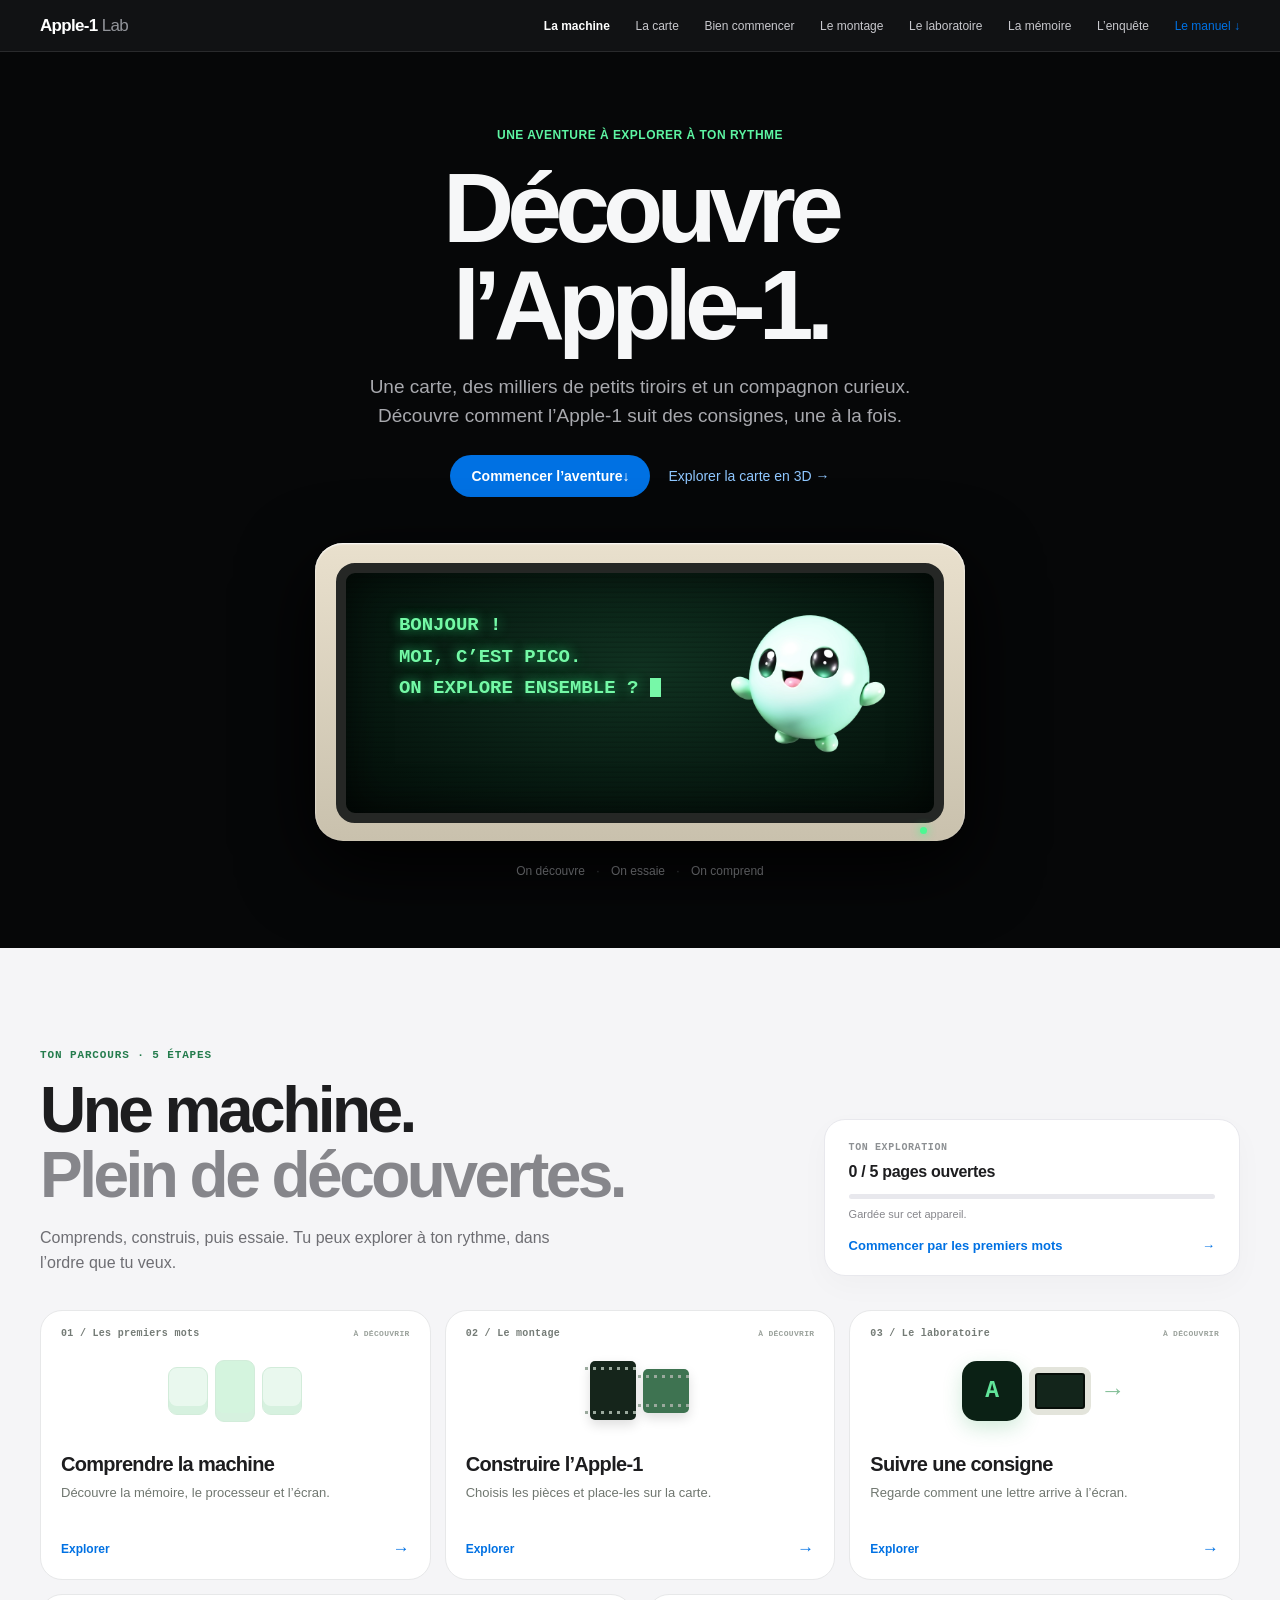
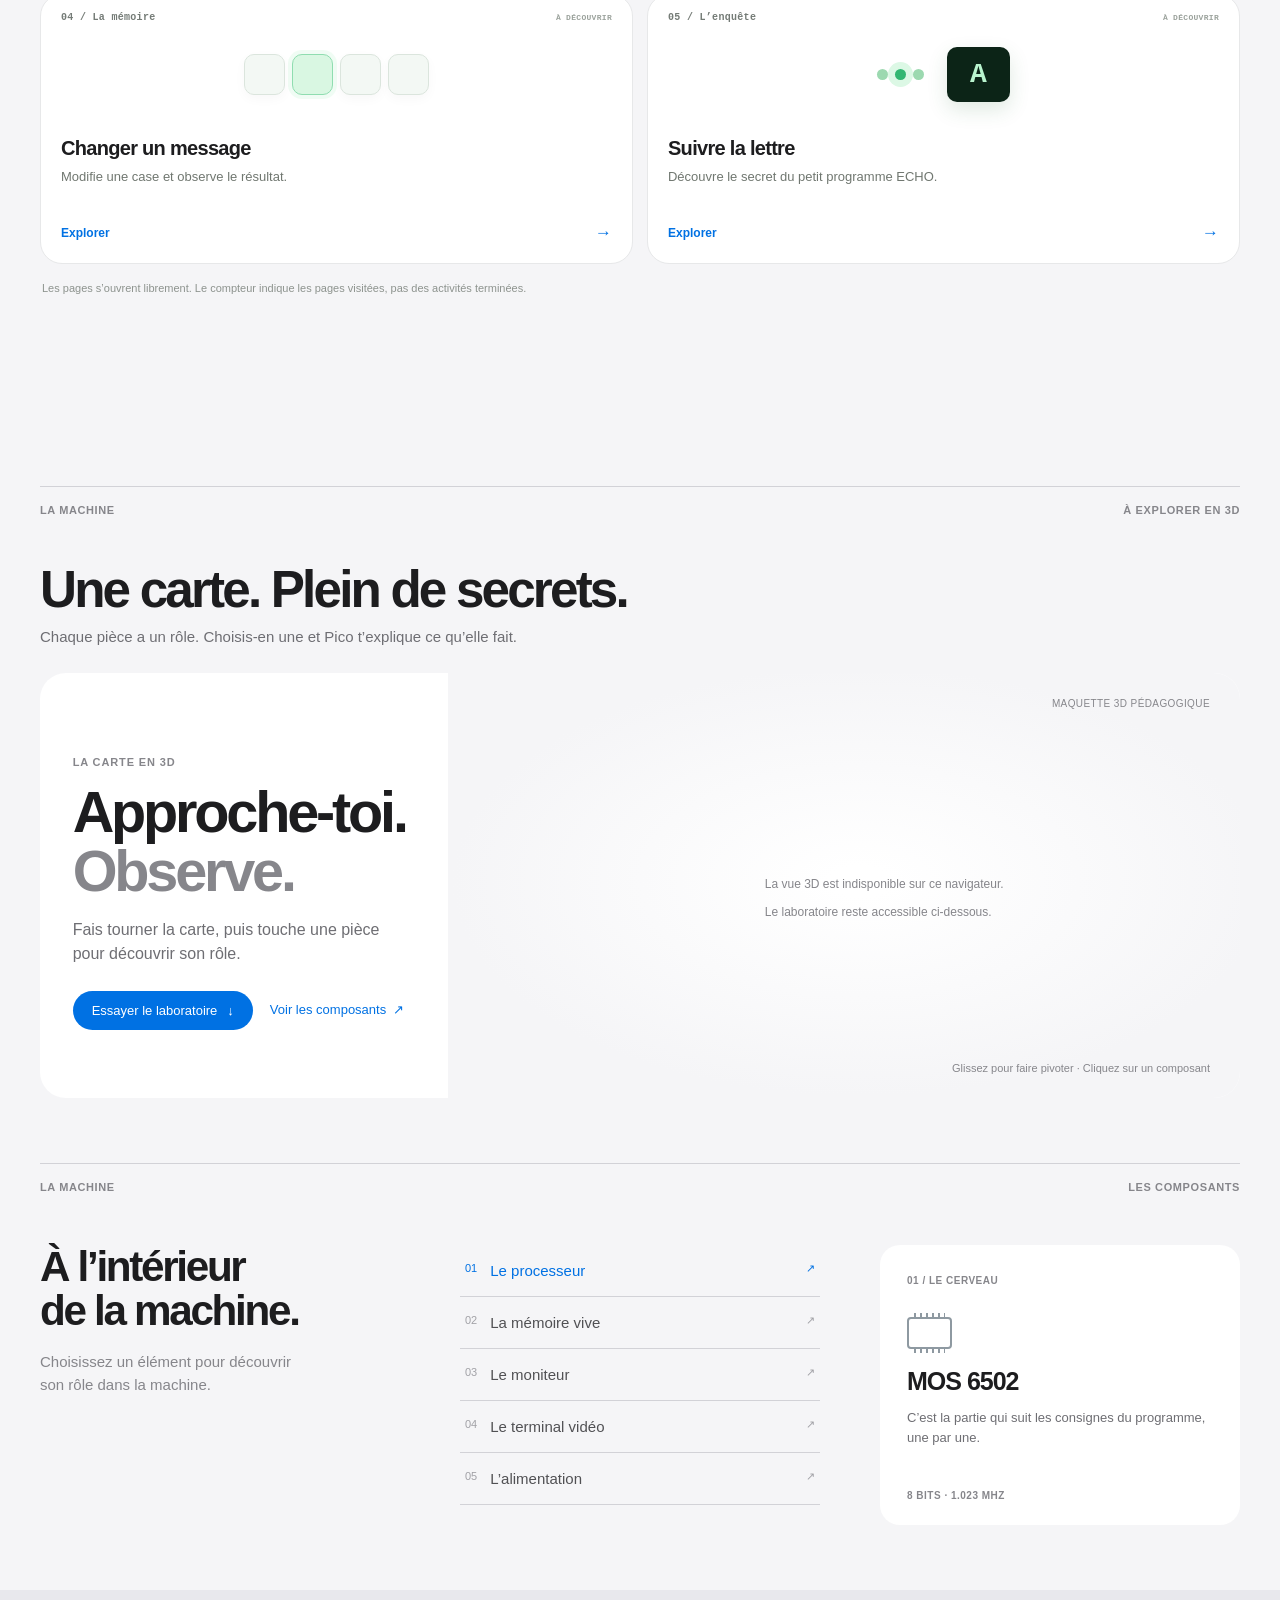
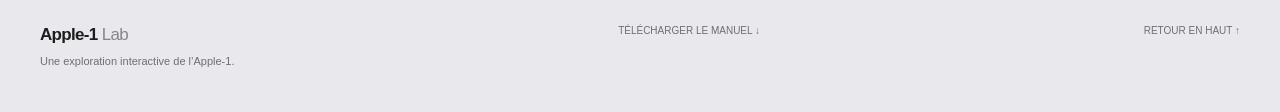
==== index.html @ c7296ed9 "Update Site source" ====
<!doctype html>
<html lang="fr"><head><meta charset="utf-8"><meta name="viewport" content="width=device-width,initial-scale=1"><meta name="theme-color" content="#f5f5f7"><meta name="description" content="Explorez l'Apple-1 en 3D et découvrez le 6502 instruction par instruction."><title>La machine — Apple-1 Lab</title><link rel="preconnect" href="https://fonts.googleapis.com"><link rel="preconnect" href="https://fonts.gstatic.com" crossorigin><link href="https://fonts.googleapis.com/css2?family=DM+Mono:wght@400;500&family=DM+Sans:wght@400;500;600;700&family=Playfair+Display:wght@500;600&display=swap" rel="stylesheet"><link rel="stylesheet" href="style.css"><link rel="stylesheet" href="adventure.css?v=7"><link rel="stylesheet" href="pico.css?v=6"><link rel="stylesheet" href="pico3d.css?v=3"><link rel="stylesheet" href="journey.css"><link rel="stylesheet" href="guide.css"><link rel="stylesheet" href="assembly.css"><link rel="stylesheet" href="hack.css"></head>
<body><header class="topbar"><a class="brand" href="index.html"><span>Apple-1 <b>Lab</b></span></a><nav aria-label="Navigation principale"><a href="index.html" aria-current="page">La machine</a><a href="carte.html">La carte</a><a href="guide.html">Bien commencer</a><a href="montage.html">Le montage</a><a href="laboratoire.html">Le laboratoire</a><a href="memoire.html">La mémoire</a><a href="enquete.html">L’enquête</a><a class="manual-link" href="apple1-manual.pdf" download>Le manuel ↓</a></nav></header><main id="top" class="page-content"><section class="story-hero" aria-labelledby="story-title"><div class="story-eyebrow">UNE AVENTURE À EXPLORER À TON RYTHME</div><h1 id="story-title">Découvre<br>l’Apple‑1.</h1><p class="story-lead">Une carte, des milliers de petits tiroirs et un compagnon curieux. Découvre comment l’Apple‑1 suit des consignes, une à la fois.</p><div class="story-actions"><a href="carte.html">Commencer l’aventure <span aria-hidden="true">↓</span></a><a href="#explorer">Explorer la carte en 3D →</a></div><div class="story-terminal" aria-label="Pico t’accueille dans un écran d’ordinateur ancien"><div class="intro-screen"><p class="terminal-text">BONJOUR !<br>MOI, C’EST PICO.<br>ON EXPLORE ENSEMBLE ? <span class="terminal-cursor" aria-hidden="true"></span></p><div class="story-pico" id="pico-hero"></div></div><span class="terminal-led" aria-hidden="true"></span></div><div class="pico-actions" id="pico-actions" role="group" aria-label="Les gestes de Pico" hidden><span>AVEC PICO</span><button type="button" data-pico-action="idle">Danse</button><button type="button" data-pico-action="blink">Cligne des yeux</button></div><p class="story-caption">On découvre <span>·</span> On essaie <span>·</span> On comprend</p></section><section id="voyage" aria-label="Les étapes de ton aventure"></section><div class="story-board-head"><div class="section-line"><span>LA MACHINE</span><span>À EXPLORER EN 3D</span></div><h2>Une carte. Plein de secrets.</h2><p>Chaque pièce a un rôle. Choisis-en une et Pico t’explique ce qu’elle fait.</p></div><section class="hero" id="explorer"><div class="hero-copy"><div class="eyebrow">LA CARTE EN 3D</div><h2>Approche-toi.<br><em>Observe.</em></h2><p>Fais tourner la carte, puis touche une pièce pour découvrir son rôle.</p><div class="hero-actions"><a href="laboratoire.html" class="primary">Essayer le laboratoire <span>↓</span></a><button class="text-button" id="explore-btn">Voir les composants <span>↗</span></button></div></div><div class="hero-scene"><div class="scene-head"><span>MAQUETTE 3D PÉDAGOGIQUE</span></div><div id="scene" aria-label="Maquette tridimensionnelle interactive de l’Apple-1"><div class="scene-loading">Chargement de la maquette 3D…</div></div><svg class="scene-pointer" id="scene-pointer" aria-hidden="true" hidden><line id="scene-pointer-shadow" x1="0" y1="0" x2="0" y2="0"></line><line id="scene-pointer-line" x1="0" y1="0" x2="0" y2="0"></line></svg><span class="scene-marker" id="scene-marker" aria-hidden="true" hidden></span><div class="scene-info" id="scene-info" hidden><span class="scene-connector-anchor" aria-hidden="true"></span><div class="scene-info-header"><span class="scene-info-kicker">PICO T’EXPLIQUE</span><span class="component-count" id="component-count">01 / 05</span></div><strong id="scene-info-title" aria-live="polite"></strong><p id="scene-info-text"></p><div class="component-navigation"><button id="component-prev" type="button" aria-label="Composant précédent"><span aria-hidden="true">←</span> Précédent</button><button id="component-next" type="button" aria-label="Composant suivant">Suivant <span aria-hidden="true">→</span></button></div></div><button id="scene-overview" class="scene-overview" type="button" hidden>↖ &nbsp; Vue générale</button><div class="scene-bottom"><span>Glissez pour faire pivoter · Cliquez sur un composant</span></div></div></section>
<section class="components wrap" id="composants"><div class="section-line"><span>LA MACHINE</span><span>LES COMPOSANTS</span></div><div class="components-grid"><div class="component-lead"><h2>À l’intérieur<br>de la machine.</h2><p>Choisissez un élément pour découvrir son rôle dans la machine.</p></div><div class="component-tabs" role="tablist" aria-label="Composants"><button class="component-tab active" data-component="cpu">01 <span>Le processeur</span> ↗</button><button class="component-tab" data-component="ram">02 <span>La mémoire vive</span> ↗</button><button class="component-tab" data-component="rom">03 <span>Le moniteur</span> ↗</button><button class="component-tab" data-component="video">04 <span>Le terminal vidéo</span> ↗</button><button class="component-tab" data-component="power">05 <span>L’alimentation</span> ↗</button></div><article class="component-detail"><span class="detail-kicker" id="detail-kicker">01 / LE CERVEAU</span><div class="detail-symbol" id="detail-symbol">⌘</div><h3 id="detail-title">MOS 6502</h3><p id="detail-text">C’est la partie qui suit les consignes du programme, une par une.</p><span class="detail-foot" id="detail-foot">8 BITS · 1.023 MHZ</span></article></div></section></main><footer><div class="wrap footer-inner"><div><div class="brand footer-brand"><span>Apple-1 <b>Lab</b></span></div><p>Une exploration interactive de l’Apple-1.</p></div><div><a href="apple1-manual.pdf" download>TÉLÉCHARGER LE MANUEL ↓</a></div><a href="#top">RETOUR EN HAUT ↑</a></div></footer><script type="module" src="app.js?v=3"></script><script type="module" src="experience.js?v=10"></script></body></html>
---- style.css ----
:root{color-scheme:light;--text:#1d1d1f;--muted:#6e6e73;--blue:#0071e3;--line:#d2d2d7;--page:#f5f5f7;--mono:ui-monospace,SFMono-Regular,Menlo,Monaco,Consolas,monospace;--sans:-apple-system,BlinkMacSystemFont,"SF Pro Display","Helvetica Neue",Arial,sans-serif}*{box-sizing:border-box}html{scroll-behavior:smooth;scroll-padding-top:65px}body{margin:0;background:var(--page);font-family:var(--sans);color:var(--text);-webkit-font-smoothing:antialiased}button,select,textarea{font:inherit}button{cursor:pointer}a{text-decoration:none;color:inherit}a:focus-visible,button:focus-visible,select:focus-visible,textarea:focus-visible{outline:3px solid #80bfff;outline-offset:3px}.wrap{max-width:1380px;width:calc(100% - 80px);margin:auto}.topbar{height:52px;padding:0 max(40px,calc((100vw - 1380px)/2));display:flex;align-items:center;justify-content:space-between;border-bottom:1px solid #d2d2d780;background:#fafafc;position:relative;z-index:5}.brand{font-weight:650;font-size:17px;letter-spacing:-.04em;white-space:nowrap}.brand b{color:#86868b;font-weight:500}.topbar nav{display:flex;align-items:center;gap:30px;font-size:12px;color:#515154}.topbar nav a:hover{color:var(--blue)}.topbar nav a:last-child{color:var(--blue)}.hero{width:calc(100% - 80px);max-width:1380px;margin:24px auto 0;min-height:425px;display:grid;grid-template-columns:minmax(260px,34%) minmax(0,66%);background:#fff;border-radius:26px;overflow:hidden}.hero-copy{padding:76px 0 60px 8%;align-self:center;z-index:2}.eyebrow{font-weight:600;font-size:11px;letter-spacing:.08em;color:#86868b}.eyebrow span{display:none}.hero h1,.intro h2,.components h2,.lab h2,.investigation h2{letter-spacing:-.055em;font-weight:650}.hero h1{font-size:clamp(47px,5.6vw,76px);line-height:1.02;margin:15px 0 18px}.hero h1 em,.components h2 em,.lab h2 em,.investigation h2 em{font-style:normal;color:#86868b}.hero-copy p{max-width:335px;font-size:16px;line-height:1.5;color:var(--muted);margin:0}.hero-actions{display:flex;align-items:flex-start;gap:17px;flex-wrap:wrap;margin-top:25px}.primary,.step-button{display:inline-flex;align-items:center;justify-content:center;gap:10px;border:0;border-radius:980px;background:var(--blue);color:white;padding:12px 19px;font-size:13px;font-weight:500}.primary:hover,.step-button:hover{background:#0077ed}.text-button{border:0;background:none;color:var(--blue);padding:11px 0;font-size:13px}.text-button:hover{text-decoration:underline}.text-button span{margin-left:3px}.hero-scene{min-width:0;min-height:425px;position:relative;background:radial-gradient(ellipse at 52% 49%,#fff 5%,#f5f5f7 70%)}#scene{position:absolute;inset:0}#scene canvas{display:block;width:100%;height:100%;cursor:grab}#scene canvas:active{cursor:grabbing}.scene-head,.scene-bottom{position:absolute;z-index:2;pointer-events:none;color:#86868b;font-size:10px;letter-spacing:.04em}.scene-head{top:25px;right:30px}.scene-bottom{bottom:24px;right:30px;font-size:11px;letter-spacing:0}.scene-loading{position:absolute;left:40%;top:48%;color:#86868b;font-size:12px}.scene-label,.hero-index,.topright{display:none}.section-line{display:flex;justify-content:space-between;gap:16px;padding:17px 0;border-top:1px solid var(--line);font-size:11px;letter-spacing:.055em;font-weight:600;color:#86868b}.lab{padding:50px 0 20px}.lab-intro{display:flex;align-items:end;justify-content:space-between;gap:20px;margin:20px 0 24px}.lab-intro h2,.components h2,.investigation h2{font-size:clamp(34px,3.3vw,52px);line-height:1.06;margin:0}.lab-intro p{font-size:15px;color:var(--muted);margin:0 0 3px}.workbench{background:white;border:1px solid #e8e8ed;border-radius:22px;overflow:hidden;box-shadow:0 12px 35px #00000008}.workbench-head{height:48px;display:flex;align-items:center;justify-content:space-between;padding:0 25px;border-bottom:1px solid #eeeef1;font-size:10px;letter-spacing:.055em;font-weight:600;color:#6e6e73}.workbench-head small{font-size:10px;color:#a1a1a6}.live-dot{display:inline-block;width:7px;height:7px;background:#34c759;border-radius:50%}.workbench-lights{display:flex;gap:6px}.workbench-lights i{width:7px;height:7px;border-radius:50%;background:#d2d2d7}.bench-grid{display:grid;grid-template-columns:1fr 1fr 1fr}.program-panel,.state-panel,.output-panel{padding:25px;min-width:0}.program-panel,.state-panel{border-right:1px solid #eeeef1}.panel-head,.memory-header{display:flex;justify-content:space-between;align-items:center;font-size:10px;font-weight:650;letter-spacing:.06em;color:#6e6e73;margin-bottom:22px}.panel-head span:last-child,.memory-header span:last-child{font-family:var(--mono);font-weight:400;letter-spacing:0;color:#a1a1a6}.program-panel label{display:block;font-size:12px;font-weight:600;margin:17px 0 8px}.program-panel label span{font-weight:400;color:#86868b}select,textarea{display:block;width:100%;background:#f5f5f7;border:1px solid #e2e2e7;border-radius:10px;padding:12px 13px;color:#1d1d1f;font-size:13px}textarea{font:12px/1.6 var(--mono);min-height:86px;resize:vertical}.demo-description{color:#86868b;font-size:12px;line-height:1.5;min-height:36px;margin:10px 0 0}.program-actions{display:flex;align-items:center;justify-content:space-between;margin-top:10px;gap:8px}.small-outline{background:#f5f5f7;border:0;border-radius:99px;color:#1d1d1f;padding:9px 14px;font-size:12px}.small-outline:hover,.round-button:hover{background:#e8e8ed}#load-message{color:#86868b;font-size:10px;text-align:right}.controls{display:flex;gap:8px;margin-top:21px}.step-button{flex:1;padding:12px 16px;font-size:13px}.step-button span{margin-left:auto}.round-button{width:41px;height:41px;border:0;border-radius:50%;background:#f5f5f7;color:#1d1d1f}.hint,.lab-disclaimer{font-size:11px;line-height:1.55;color:#86868b}.hint{margin:14px 0 0}.lab-disclaimer{margin:13px 2px}.registers{display:grid;grid-template-columns:repeat(3,1fr);gap:7px}.register{padding:11px 12px;border-radius:9px;background:#f5f5f7;border:1px solid transparent}.register.changed{background:#e9f4ff;border-color:#b4d8ff}.register span{display:block;color:#86868b;font:10px var(--mono);margin-bottom:6px}.register strong{font:600 14px var(--mono)}.explanation{margin-top:20px;padding:17px 0 0;border-top:1px solid #eeeef1;min-height:111px}.tiny-title,.trace>span,.output-explainer span{font-size:10px;font-weight:650;letter-spacing:.055em;color:#86868b}.instruction{font:600 13px var(--mono);color:#0071e3;margin:12px 0 8px}.instruction span{float:right;font:10px var(--mono);color:#a1a1a6}.explanation p,.output-explainer p{font-size:12px;line-height:1.6;color:#6e6e73;margin:0}.memory-header{margin:13px 0 9px}.memory{font:11px/1.85 var(--mono);color:#515154;word-spacing:2px}.memory .address{color:#a1a1a6}.memory .current{color:#0066cc;background:#dcefff;padding:2px 1px;border-radius:3px}.trace{border-top:1px solid #eeeef1;margin-top:18px;padding-top:14px}.trace div{font:10px/1.8 var(--mono);color:#6e6e73;margin-top:5px;max-height:66px;overflow:auto}.crt-shell{background:#d4d4d8;border-radius:18px;padding:12px;box-shadow:inset 0 1px 2px #ffffffa0,0 10px 24px #0000000c}.crt{position:relative;aspect-ratio:4/3;overflow:hidden;background:radial-gradient(ellipse at center,#1a3329,#0c1611 75%);border:7px solid #303332;border-radius:12px;box-shadow:inset 0 0 20px #0009;color:#b6ecb4;padding:12px}.crt:after{content:'';position:absolute;inset:0;pointer-events:none;background:repeating-linear-gradient(transparent 0 2px,#0002 3px 4px)}.crt pre{font:clamp(7px,.75vw,11px)/1.35 var(--mono);margin:0;white-space:pre-wrap;word-break:break-all;text-shadow:0 0 6px #b5ffae}.cursor{font-size:12px;animation:blink 1s steps(2) infinite}@keyframes blink{50%{opacity:0}}.terminal-note{display:flex;justify-content:space-between;margin-top:11px;font-size:9px;color:#a1a1a6;letter-spacing:.05em}.output-explainer{border-top:1px solid #eeeef1;margin-top:22px;padding-top:17px}.output-explainer p{margin-top:9px}.components{padding:85px 0 65px}.components-grid{display:grid;grid-template-columns:1fr 1fr 1fr;gap:5%;padding-top:35px}.component-lead p{font-size:15px;line-height:1.5;color:#86868b;max-width:265px;margin:17px 0 0}.component-tabs{display:flex;flex-direction:column}.component-tab{border:0;border-bottom:1px solid #d2d2d7;text-align:left;background:transparent;color:#a1a1a6;padding:17px 5px;display:flex;gap:13px;font-size:11px}.component-tab span{flex:1;font-size:15px;color:#515154;font-weight:500}.component-tab.active,.component-tab.active span{color:#0071e3}.component-tab:hover span{color:#0071e3}.component-detail{position:relative;background:white;border-radius:20px;padding:25px 27px 55px;min-height:280px}.detail-kicker,.detail-foot{font-size:10px;letter-spacing:.05em;color:#86868b;font-weight:600}.detail-symbol{font-size:43px;color:#a1a1a6;margin:20px 0 12px}.component-detail h3{font-size:25px;letter-spacing:-.04em;margin:0}.component-detail p{font-size:13px;line-height:1.6;color:#6e6e73;margin:12px 0}.detail-foot{position:absolute;bottom:24px}.investigation{padding:35px 0 100px}.investigation-grid{display:grid;grid-template-columns:1fr 1fr;gap:9%;padding-top:40px}.investigation-grid>div>p{font-size:15px;line-height:1.6;color:#6e6e73;max-width:460px;margin:22px 0}.investigation .eyebrow{margin-bottom:18px}.investigation-fact{border-left:2px solid #0071e3;padding-left:18px;margin-top:28px}.investigation-fact span{font-size:10px;font-weight:600;letter-spacing:.05em;color:#86868b}.investigation-fact p{font-size:13px;line-height:1.6;color:#515154;margin:8px 0}.investigation-grid>div>p.source{font-size:11px;color:#86868b}.code-card{background:#fff;border-radius:20px;align-self:center;padding:28px;box-shadow:0 12px 30px #00000008}.code-header,.code-footer{display:flex;justify-content:space-between;color:#86868b;font:10px var(--mono)}.code-header{padding-bottom:20px;border-bottom:1px solid #ededf0}.code-line{display:grid;grid-template-columns:50px 1fr 1.5fr;gap:10px;padding:20px 0;border-bottom:1px solid #ededf0;font:12px var(--mono)}.code-line span{color:#a1a1a6}.code-line b{color:#0071e3;font-weight:500}.code-line i{font-style:normal;color:#6e6e73;font-family:var(--sans)}.code-footer{padding-top:20px;font-size:9px}.code-footer span{color:#0071e3}footer{background:#e8e8ed;padding:35px 0;color:#6e6e73}.footer-inner{display:flex;justify-content:space-between;gap:20px;align-items:start}.footer-brand{color:#1d1d1f}.footer-inner p{font-size:11px;margin:10px 0}.footer-inner>div:nth-child(2),.footer-inner>a{font-size:10px;color:#6e6e73}.footer-inner a:hover{color:#0071e3}@media(max-width:1000px){.bench-grid{grid-template-columns:1fr 1fr}.state-panel{border-right:0}.output-panel{border-top:1px solid #eeeef1;grid-column:1/-1;display:grid;grid-template-columns:minmax(200px,320px) 1fr;gap:0 25px}.output-panel .panel-head{grid-column:1/-1}.output-panel .terminal-note{grid-column:1}.output-explainer{grid-row:2;margin:0}.hero-copy{padding-left:8%}.hero-actions{gap:6px;flex-direction:column}.components-grid{gap:3%}}@media(max-width:700px){.wrap,.hero{width:calc(100% - 28px)}.topbar{height:50px;padding:0 16px}.brand{font-size:15px}.topbar nav{gap:14px;font-size:11px}.topbar nav a:first-child,.topbar nav a:nth-child(3){display:none}.hero{margin-top:14px;display:flex;flex-direction:column;min-height:0;border-radius:20px}.hero-copy{padding:38px 24px 5px}.hero h1{font-size:49px;margin:12px 0}.hero-copy p{font-size:14px;max-width:330px}.hero-actions{flex-direction:row;align-items:center;margin-top:18px}.hero-scene{min-height:300px}.scene-head{top:8px;right:16px;font-size:9px}.scene-bottom{bottom:15px;right:16px;font-size:10px}.lab{padding-top:35px}.lab-intro{display:block;margin:16px 0 20px}.lab-intro h2,.components h2,.investigation h2{font-size:36px}.lab-intro p{font-size:13px;margin-top:10px}.workbench{border-radius:18px}.workbench-head{padding:0 17px}.workbench-head small{display:none}.bench-grid{grid-template-columns:1fr}.program-panel,.state-panel,.output-panel{border-right:0;border-bottom:1px solid #eeeef1;padding:22px}.output-panel{grid-column:auto;display:block;border-top:0;border-bottom:0}.crt-shell{max-width:350px}.output-explainer{margin-top:20px}.components{padding:65px 0 40px}.components-grid{grid-template-columns:1fr;gap:25px;padding-top:25px}.component-detail{min-height:240px}.investigation{padding:30px 0 70px}.investigation-grid{grid-template-columns:1fr;gap:20px;padding-top:28px}.code-line{grid-template-columns:42px 1fr;gap:7px}.code-line i{grid-column:2}.footer-inner{flex-wrap:wrap}.footer-inner>div:first-child{width:100%}}
.scene-info{position:absolute;z-index:3;left:24px;bottom:24px;max-width:260px;padding:17px 19px;background:#ffffffed;border:1px solid #ffffff;border-radius:16px;box-shadow:0 10px 35px #00000014;backdrop-filter:blur(20px)}.scene-info[hidden],.scene-overview[hidden]{display:none}.scene-info-kicker{font-size:9px;font-weight:650;letter-spacing:.07em;color:#86868b;margin-bottom:7px}.scene-info strong{display:block;font-size:17px;letter-spacing:-.03em}.scene-info p{font-size:12px;line-height:1.5;color:#6e6e73;margin:7px 0 0}.scene-overview{position:absolute;z-index:4;top:18px;left:20px;border:1px solid #e2e2e7;background:#ffffffdf;backdrop-filter:blur(14px);border-radius:99px;padding:10px 14px;font-size:12px;color:#1d1d1f}.scene-overview:hover{background:white}.hero-scene:has(.scene-info:not([hidden])) .scene-bottom{display:none}@media(max-width:700px){.scene-info{left:12px;bottom:12px;max-width:210px;padding:12px 14px}.scene-info p{font-size:11px}.scene-overview{top:10px;left:10px}}

/* Component callout and its projected 3D anchor. */
.scene-pointer{position:absolute;z-index:2;inset:0;width:100%;height:100%;overflow:visible;pointer-events:none}
.scene-pointer[hidden],.scene-marker[hidden]{display:none}
#scene-pointer-shadow{stroke:#fff;stroke-width:4;stroke-linecap:round;opacity:.9}
#scene-pointer-line{stroke:#0071e3;stroke-width:1.5;stroke-linecap:round}
.scene-marker{position:absolute;z-index:3;width:13px;height:13px;border:3px solid #fff;border-radius:50%;background:#0071e3;box-shadow:0 0 0 1px #0071e3,0 2px 8px #0066cc80;transform:translate(-50%,-50%);pointer-events:none}
.scene-marker:after{content:"";position:absolute;inset:-9px;border:1px solid #0071e3;border-radius:50%;animation:marker-pulse 2.1s ease-out infinite}
@keyframes marker-pulse{0%{transform:scale(.5);opacity:.7}80%,100%{transform:scale(1.25);opacity:0}}
.scene-info{width:min(280px,calc(100% - 48px));max-width:none}
.scene-info-header{display:flex;justify-content:space-between;align-items:center;gap:12px;margin-bottom:7px}
.scene-info-kicker{margin-bottom:0}.component-count{font:10px var(--mono);color:#a1a1a6;white-space:nowrap}
.component-navigation{display:flex;justify-content:space-between;gap:8px;margin-top:15px;padding-top:12px;border-top:1px solid #e8e8ed}
.component-navigation button{padding:4px 0;border:0;background:none;color:#0071e3;font-size:12px;font-weight:500}
.component-navigation button:hover{text-decoration:underline}
.component-navigation button span{font-size:15px;line-height:0}
.component-navigation button:first-child span{margin-right:3px}.component-navigation button:last-child span{margin-left:3px}
@media(max-width:700px){.scene-info{width:min(245px,calc(100% - 24px));max-width:none}.component-navigation{margin-top:10px;padding-top:9px}.component-navigation button{font-size:11px}}
@media(prefers-reduced-motion:reduce){.scene-marker:after{animation:none}}

/* A plain-language guide to the path of an instruction. */
.simple-flow{background:#fff;border:1px solid #e8e8ed;border-radius:22px;padding:27px;margin-bottom:20px;box-shadow:0 12px 35px #00000008}
.flow-heading{display:flex;align-items:end;justify-content:space-between;gap:22px;margin-bottom:22px}
.flow-kicker{font-size:10px;letter-spacing:.06em;font-weight:650;color:#86868b}
.flow-heading h3{font-size:24px;line-height:1.15;letter-spacing:-.04em;margin:8px 0 0}
.flow-heading>p{max-width:360px;color:#6e6e73;font-size:13px;line-height:1.5;margin:0}
.flow-steps{display:grid;grid-template-columns:minmax(0,1fr) 27px minmax(0,1fr) 27px minmax(0,1fr);align-items:stretch}
.flow-step{display:flex;gap:13px;min-width:0;padding:17px 16px;background:#f5f5f7;border:1px solid transparent;border-radius:14px;transition:background .2s,border-color .2s,box-shadow .2s}
.flow-step.is-active{background:#edf6ff;border-color:#b8dbff;box-shadow:0 0 0 3px #e7f3ff}
.flow-icon{width:35px;height:35px;flex:none;display:grid;place-items:center;background:#fff;border-radius:11px;color:#0071e3;font-size:21px;font-weight:600}
.flow-step-text{min-width:0}.flow-step-text>span{display:block;color:#86868b;font:10px var(--mono);margin-bottom:4px}.flow-step-text strong{display:block;color:#1d1d1f;font-size:15px;letter-spacing:-.02em}.flow-step-text p{color:#6e6e73;font-size:12px;line-height:1.45;margin:6px 0 9px}.flow-step-text small{display:block;color:#0071e3;font-size:11px;line-height:1.4;overflow-wrap:anywhere}
.flow-arrow{display:grid;place-items:center;color:#b0b0b7;font-size:18px}.flow-explanation{display:flex;align-items:flex-start;gap:10px;margin-top:19px;color:#1d1d1f}.flow-explanation-icon{color:#0071e3;font-size:17px;line-height:1.2}.flow-explanation p{font-size:13px;line-height:1.5;margin:0}
@media(max-width:900px){.flow-steps{grid-template-columns:1fr;gap:5px}.flow-arrow{height:17px;transform:rotate(90deg)}.flow-step{padding:14px}.flow-step-text p{margin:4px 0}}
@media(max-width:700px){.simple-flow{padding:21px;border-radius:18px}.flow-heading{display:block;margin-bottom:17px}.flow-heading h3{font-size:22px}.flow-heading>p{font-size:12px;margin-top:9px}}
@media(prefers-reduced-motion:reduce){.flow-step{transition:none}}
.flow-actions{display:flex;align-items:center;gap:14px;margin-top:17px;padding-left:26px}.flow-actions button{display:inline-flex;align-items:center;gap:12px;border:0;border-radius:999px;background:#0071e3;color:#fff;font-size:13px;font-weight:600;padding:11px 17px}.flow-actions button:hover{background:#0077ed}.flow-actions button:disabled{opacity:.5;cursor:not-allowed}.flow-actions button span{font-size:16px;line-height:1}.flow-actions>span{font-size:11px;color:#86868b}

/* A visible link between the explanatory card and the selected component. */
#scene-pointer-shadow{stroke-width:6;opacity:.98}
#scene-pointer-line{stroke:#0071e3;stroke-width:2.4;opacity:1}
.scene-marker{width:17px;height:17px;border-width:3px;box-shadow:0 0 0 2px #0071e3,0 3px 12px #0066ccaa}
.scene-connector-anchor{position:absolute;right:0;top:50%;width:11px;height:11px;border-radius:50%;background:#0071e3;border:2px solid #fff;box-shadow:0 0 0 1px #0071e3;transform:translate(50%,-50%);pointer-events:none}

/* Follow one character through the Woz monitor. */
.echo-intro{display:grid;grid-template-columns:1fr 1fr;gap:9%;align-items:end;padding:40px 0 30px}.echo-intro h2{font-size:clamp(34px,3.3vw,52px);line-height:1.06;margin:16px 0 0;letter-spacing:-.055em}.echo-intro>p{font-size:15px;line-height:1.6;color:#6e6e73;max-width:430px;margin:0 0 3px}.echo-intro>p strong{color:#1d1d1f}
.echo-story{list-style:none;padding:0;margin:0;display:grid;grid-template-columns:repeat(4,minmax(0,1fr));gap:12px}.echo-story li{background:#fff;border:1px solid #e8e8ed;border-radius:18px;overflow:hidden;min-width:0}.story-art{height:150px;background:#f4f7fb;position:relative;display:flex;align-items:center;justify-content:center;overflow:hidden}.story-copy{padding:20px 20px 24px}.story-copy>span{color:#86868b;font-size:10px;font-weight:650;letter-spacing:.05em}.story-copy h3{font-size:18px;line-height:1.18;letter-spacing:-.03em;margin:9px 0}.story-copy p{font-size:13px;line-height:1.55;color:#6e6e73;margin:0}.story-hold{background:#f2f7ff}.story-letter{z-index:1;background:#fff;color:#0071e3;box-shadow:0 8px 24px #005ab329;border-radius:13px;width:58px;height:58px;display:grid;place-items:center;font-size:34px;font-weight:700;transform:rotate(-8deg) translate(-4px,-10px)}.story-hand{position:absolute;left:50%;top:50%;font-size:48px;transform:translate(13px,0) rotate(-17deg)}.story-wait{background:#eef9f3}.story-signal{background:#36463e;border-radius:16px;padding:9px;display:grid;gap:7px;box-shadow:0 8px 16px #21382a22}.story-signal i{height:13px;width:13px;background:#83958a;border-radius:50%}.story-signal i:last-child{background:#43d47b;box-shadow:0 0 14px #38d978}.story-spark{font-size:26px;color:#34b968;margin-left:14px}.story-send{background:#f2f5f4}.story-screen{background:#162c20;color:#a5e2aa;font:30px var(--mono);width:98px;height:75px;border:8px solid #c6c9c7;border-radius:13px;display:flex;align-items:center;justify-content:center;box-shadow:0 8px 18px #1b2a2017}.story-screen span{font-size:17px;align-self:center}.story-return{background:#f5f2ff}.story-return span{height:70px;width:70px;border-radius:24px;background:#fff;display:grid;place-items:center;color:#7664d2;font-size:52px;box-shadow:0 8px 20px #5949b320}
.curious-code{background:#fff;border:1px solid #e8e8ed;border-radius:16px;margin-top:18px;overflow:hidden}.curious-code summary{display:flex;align-items:center;justify-content:space-between;gap:15px;padding:18px 22px;list-style:none;cursor:pointer;font-size:15px;font-weight:600}.curious-code summary::-webkit-details-marker{display:none}.curious-code summary:hover{color:#0071e3}.curious-code summary:focus-visible{outline:3px solid #80bfff;outline-offset:-4px}.curious-code summary small{font-size:13px;color:#86868b;font-weight:400}.curious-plus{font-size:23px;font-weight:400;color:#0071e3;transition:transform .2s}.curious-code[open] .curious-plus{transform:rotate(45deg)}.curious-inner{border-top:1px solid #eeeef1;padding:20px 22px 22px}.curious-inner>p{font-size:13px;color:#6e6e73;margin:0 0 14px;line-height:1.5}.curious-inner .code-card{box-shadow:none;padding:4px 0;max-width:690px}.curious-inner .code-line{padding:14px 0}.curious-inner>p.curious-source{font-size:11px;color:#86868b;margin:14px 0 0}
@media(max-width:900px){.echo-story{grid-template-columns:repeat(2,minmax(0,1fr))}}
@media(max-width:700px){.echo-intro{grid-template-columns:1fr;gap:17px;padding:28px 0 22px}.echo-intro h2{font-size:36px}.echo-intro>p{font-size:13px}.echo-story{gap:9px}.story-art{height:118px}.story-copy{padding:15px}.story-copy h3{font-size:16px}.story-copy p{font-size:12px}.curious-code summary{padding:16px}.curious-inner{padding:16px}.curious-inner .code-line{grid-template-columns:42px 1fr;gap:7px}.curious-inner .code-line i{grid-column:2}}
@media(max-width:370px){.echo-story{grid-template-columns:1fr}.story-art{height:110px}}
@media(prefers-reduced-motion:reduce){.curious-plus{transition:none}}
.detective-quiz{display:grid;grid-template-columns:1fr 1.15fr;gap:30px;background:#edf5ff;border:1px solid #deedff;border-radius:18px;padding:24px;margin-top:14px}.detective-question>span{font-size:10px;font-weight:700;letter-spacing:.05em;color:#0071e3}.detective-question h3{max-width:360px;font-size:21px;letter-spacing:-.035em;line-height:1.2;margin:9px 0}.detective-question p{font-size:12px;line-height:1.5;color:#6e6e73;margin:0}.detective-options{display:grid;gap:7px;align-content:start}.detective-options details{background:#fff;border-radius:11px;overflow:hidden}.detective-options summary{display:flex;justify-content:space-between;gap:10px;padding:12px 14px;list-style:none;cursor:pointer;font-size:12px;font-weight:550;line-height:1.4}.detective-options summary::-webkit-details-marker{display:none}.detective-options summary:hover{color:#0071e3}.detective-options summary:focus-visible{outline:3px solid #80bfff;outline-offset:-3px}.detective-options summary span{color:#0071e3;flex:none}.detective-options details p{border-top:1px solid #edf0f3;padding:10px 14px 12px;margin:0;color:#515154;font-size:12px;line-height:1.5}
@media(max-width:700px){.detective-quiz{grid-template-columns:1fr;gap:17px;padding:19px}.detective-question h3{font-size:19px}.topbar nav{gap:10px}.topbar nav a:nth-child(4){display:none}}

/* Restrained, geometric illustrations: the shapes illustrate the machine. */
.flow-icon{position:relative;display:flex;align-items:center;justify-content:center;font-size:0;color:transparent}
.flow-icon-memory{display:grid;grid-template-columns:repeat(2,6px);grid-auto-rows:6px;gap:3px;align-content:center;justify-content:center}
.flow-icon-memory i{display:block;width:6px;height:6px;border:1.4px solid #0071e3;border-radius:1px}
.flow-icon-cpu i{display:block;width:14px;height:14px;border:1.5px solid #0071e3;border-radius:2px;position:relative}
.flow-icon-cpu i:before,.flow-icon-cpu i:after{content:"";position:absolute;left:3px;right:3px;height:2px;border-left:1px solid #0071e3;border-right:1px solid #0071e3}
.flow-icon-cpu i:before{top:-4px}.flow-icon-cpu i:after{bottom:-4px}
.flow-icon-result i{display:block;width:18px;height:14px;border:1.5px solid #0071e3;border-radius:3px;position:relative}
.flow-icon-result i:after{content:"";position:absolute;left:4px;top:3px;width:5px;height:1.5px;background:#0071e3;box-shadow:0 3px 0 #0071e3}
.flow-explanation-icon{display:block;width:14px;height:14px;flex:none;background:#e5f2ff;border:3px solid #0071e3;border-radius:50%;margin-top:2px}
.detail-symbol{font-size:0;width:45px;height:32px;border:2px solid #8e99a1;border-radius:4px;position:relative;margin:29px 0 18px}
.detail-symbol:before,.detail-symbol:after{content:"";position:absolute;left:5px;right:5px;height:4px;background:repeating-linear-gradient(90deg,#8e99a1 0 2px,transparent 2px 6px)}
.detail-symbol:before{top:-6px}.detail-symbol:after{bottom:-6px}
.story-register{width:111px;min-height:79px;background:#fff;border:1px solid #d9e7f5;border-radius:13px;box-shadow:0 8px 24px #005ab319;display:flex;flex-direction:column;align-items:center;justify-content:center;gap:5px}
.story-register small{font:600 8px var(--mono);letter-spacing:.04em;color:#899ba9}.story-register b{font-size:29px;line-height:1;font-weight:650;color:#0071e3}
.story-ready{font:600 9px var(--mono);letter-spacing:.04em;color:#16854d;margin-left:13px}

/* Shared navigation across the five activities. */
.topbar{gap:28px}.topbar nav{gap:clamp(12px,2vw,28px)}.topbar nav a{white-space:nowrap}.topbar nav a[aria-current="page"]{color:#1d1d1f;font-weight:650}.topbar nav .manual-link{color:#0071e3}.page-content{min-height:calc(100vh - 170px)}.visually-hidden{position:absolute!important;width:1px;height:1px;padding:0;margin:-1px;overflow:hidden;clip:rect(0,0,0,0);white-space:nowrap;border:0}
@media(max-width:900px){.topbar{height:auto;min-height:54px;align-items:flex-start;flex-direction:column;gap:0;padding:0 20px}.topbar .brand{padding:14px 0 7px}.topbar nav{width:100%;max-width:100%;overflow-x:auto;overscroll-behavior-x:contain;scrollbar-width:thin;gap:20px;padding:5px 0 13px}.topbar nav a,.topbar nav a:first-child,.topbar nav a:nth-child(3),.topbar nav a:nth-child(4){display:block;flex:none}.topbar nav a[aria-current="page"]{color:#0071e3}.topbar nav::-webkit-scrollbar{height:3px}.topbar nav::-webkit-scrollbar-thumb{background:#c9c9ce;border-radius:3px}}
@media(max-width:700px){.topbar{padding:0 16px}.topbar nav{gap:18px;font-size:12px}}
---- adventure.css ----
/* An inviting first step; the detailed workbenches keep their familiar layout. */
.topbar{background:#111214;color:#f5f5f7;border-color:#ffffff1a}.topbar .brand,.topbar nav a[aria-current="page"]{color:#fff}.topbar .brand b{color:#92949a}.topbar nav a{color:#c8c8cd}.topbar nav .manual-link{color:#8ebeff}.topbar nav a:hover{color:#fff}.story-hero{background:#060708;color:#f6f7f8;text-align:center;padding:76px 20px 70px;overflow:hidden}.story-eyebrow{font-size:12px;font-weight:700;letter-spacing:.04em;color:#5df5a3}.story-hero h1{font-size:clamp(48px,7.7vw,100px);line-height:.98;letter-spacing:-.07em;margin:18px auto 20px;max-width:940px;font-weight:700}.story-lead{color:#a8a9ae;font-size:clamp(15px,1.6vw,19px);line-height:1.5;max-width:590px;margin:0 auto}.story-actions{display:flex;justify-content:center;align-items:center;gap:18px;flex-wrap:wrap;margin:25px 0 46px}.story-actions a:first-child{display:inline-flex;border-radius:999px;background:#0071e3;color:#fff;padding:13px 21px;font-size:14px;font-weight:600}.story-actions a:first-child:hover{background:#1683ed}.story-actions a:last-child{font-size:14px;color:#8fc7ff}.story-terminal{width:min(650px,94%);margin:0 auto;padding:20px 21px 18px;background:linear-gradient(#e9e0cd,#c9c1ad);border-radius:28px;box-shadow:0 24px 75px #000,inset 0 1px 2px #fff;position:relative}.intro-screen{position:relative;min-height:260px;overflow:hidden;text-align:left;border:10px solid #252725;border-radius:19px;background:radial-gradient(ellipse at 50% 40%,#103221,#06170f 70%,#030b07);box-shadow:inset 0 0 40px #0009}.intro-screen:after{content:'';position:absolute;inset:0;background:repeating-linear-gradient(transparent 0 3px,#0002 4px 5px);pointer-events:none}.terminal-text{position:relative;z-index:1;max-width:75%;margin:37px 0 35px 9%;white-space:pre-line;font:600 clamp(13px,2vw,19px)/1.65 ui-monospace,SFMono-Regular,monospace;color:#74f9a6;text-shadow:0 0 12px #2dff87a0}.terminal-cursor{display:inline-block;width:11px;height:19px;background:#77f8a8;vertical-align:middle;animation:terminal-blink 1.1s steps(2) infinite}.story-pico{position:absolute;right:6%;bottom:14%;z-index:2}.terminal-led{position:absolute;right:38px;bottom:7px;width:7px;height:7px;background:#4cf892;border-radius:50%;box-shadow:0 0 10px #38ff88}.story-caption{margin:23px 0 0;color:#999ca1;font-size:12px}.story-caption span{padding:0 8px;color:#51545a}.story-board-head{width:min(1380px,calc(100% - 80px));margin:90px auto 0}.story-board-head .section-line{border-color:#d2d2d7}.story-board-head h2{font-size:clamp(34px,4vw,58px);line-height:1.06;letter-spacing:-.055em;margin:30px 0 8px}.story-board-head p{font-size:15px;line-height:1.55;color:#6e6e73;max-width:600px;margin:0}.hero{margin-top:24px}.components{padding-top:65px}.page-pico{max-width:1380px;width:calc(100% - 80px);margin:30px auto 0}.page-pico:empty{display:none}.page-pico+main .lab{padding-top:28px}@keyframes terminal-blink{50%{opacity:0}}@media(max-width:700px){.story-hero{padding:56px 16px 55px}.story-hero h1{font-size:52px}.story-actions{margin-bottom:35px}.story-terminal{width:100%;padding:13px 13px 15px;border-radius:20px}.intro-screen{min-height:210px;border-width:7px}.terminal-text{margin-top:28px;max-width:75%;font-size:12px}.story-caption{font-size:11px}.story-board-head,.page-pico{width:calc(100% - 28px)}.story-board-head{margin-top:65px}.story-board-head h2{margin-top:22px}.page-pico{margin-top:22px}}@media(prefers-reduced-motion:reduce){.terminal-cursor{animation:none}}
.hero-copy h2{font-size:clamp(42px,4.5vw,66px);line-height:1.02;letter-spacing:-.055em;margin:15px 0 18px}.hero-copy h2 em{font-style:normal;color:#86868b}
.flow-preview{display:flex;align-items:center;gap:16px;margin:20px 0 0;padding:14px 16px;border-radius:15px;background:#f5f5f7}.flow-preview>span{flex:1;font-size:10px;letter-spacing:.06em;color:#6e6e73;font-weight:700}.flow-preview-screen{min-width:150px;min-height:53px;padding:12px 14px;background:#0b1d12;border:4px solid #d4d7cf;border-radius:10px;color:#9ff6b2;font:600 15px/1.3 ui-monospace,monospace;display:flex;align-items:flex-start;box-shadow:inset 0 0 12px #0009}.flow-preview-screen pre{font:inherit;margin:0;white-space:pre-wrap;word-break:break-all}.flow-preview-screen span{animation:terminal-blink 1s steps(2) infinite}.code-reveal{margin-top:18px;background:#fff;border:1px solid #e8e8ed;border-radius:20px;overflow:hidden}.code-reveal>summary{display:flex;justify-content:space-between;align-items:center;gap:20px;cursor:pointer;list-style:none;padding:21px 24px;color:#1d1d1f;font-size:15px;font-weight:650}.code-reveal>summary::-webkit-details-marker{display:none}.code-reveal>summary span:last-child{font-size:24px;line-height:1;color:#0071e3}.code-reveal[open]>summary span:last-child{transform:rotate(45deg)}.code-reveal-help{margin:0;padding:0 24px 18px;color:#6e6e73;font-size:13px;line-height:1.5}.code-reveal .workbench{border-left:0;border-right:0;border-bottom:0;border-radius:0;box-shadow:none}@media(max-width:500px){.flow-preview{align-items:flex-start;flex-direction:column}.flow-preview-screen{width:100%}}@media(prefers-reduced-motion:reduce){.flow-preview-screen span{animation:none}}
/* Keep Pico visible in the first screen on typical laptop displays. */
@media (min-width:701px) and (max-height:850px){.story-hero{padding-top:43px;padding-bottom:48px}.story-hero h1{font-size:clamp(55px,6.2vw,76px);margin:11px auto 13px}.story-lead{font-size:16px}.story-actions{margin:19px 0 24px}.intro-screen{min-height:200px}.terminal-text{margin-top:22px;margin-bottom:20px}.story-caption{margin-top:16px}}
@media(min-width:901px) and (max-width:1240px){.topbar{gap:18px}.topbar nav{overflow-x:auto;gap:18px;padding:10px 0;scrollbar-width:thin}.topbar nav a{flex:none}}
.pico-actions{display:flex;align-items:center;justify-content:center;flex-wrap:wrap;gap:7px;margin:20px auto 0;max-width:680px}.pico-actions[hidden]{display:none}.pico-actions>span{color:#8fa799;font-size:9px;font-weight:700;letter-spacing:.08em;margin-right:5px}.pico-actions button{border:1px solid #ffffff30;border-radius:99px;background:#ffffff0c;color:#e9f5ed;padding:8px 12px;font-size:12px;cursor:pointer}.pico-actions button:hover,.pico-actions button:focus-visible{background:#ffffff20;border-color:#8cdda8}.pico-actions button:focus-visible{outline:2px solid #81e9a3;outline-offset:2px}@media(max-width:600px){.pico-actions{gap:6px}.pico-actions>span{width:100%;margin:0 0 3px}.pico-actions button{font-size:11px;padding:7px 10px}}
.story-pico .pico--hero{--pico-size:180px}@media(max-width:600px){.story-pico .pico--hero{--pico-size:138px}}
@media (min-width:701px) and (max-height:850px){.story-pico .pico--hero{--pico-size:145px}}
---- pico.css ----
/* The still preview uses the current Pico design while the 3D model loads. */
.pico{--pico-size:132px;display:flex;align-items:center;gap:20px;min-width:0;color:#f5fff8;font-family:-apple-system,BlinkMacSystemFont,"SF Pro Display","Helvetica Neue",Arial,sans-serif}
.pico--compact{--pico-size:62px;gap:12px}
.pico__figure{position:relative;flex:none;width:var(--pico-size);height:calc(var(--pico-size) * 1.08);display:grid;place-items:center}
.pico__poster{position:absolute;inset:0;width:100%;height:100%;object-fit:contain;mix-blend-mode:screen;pointer-events:none}
.pico--compact .pico__poster{mix-blend-mode:multiply}
.pico__bubble{position:relative;max-width:280px;padding:16px 19px;border:1px solid #ffffff22;border-radius:19px;background:#ffffff10;backdrop-filter:blur(14px)}
.pico__bubble[hidden]{display:none}.pico__bubble:before{content:"";position:absolute;left:-5px;top:24px;width:9px;height:9px;border-left:1px solid #ffffff22;border-bottom:1px solid #ffffff22;background:#20372d;transform:rotate(45deg)}
.pico__label{display:block;color:#73ffa5;font-size:10px;letter-spacing:.12em;font-weight:700}.pico__message{margin:7px 0 0;color:inherit;font-size:14px;line-height:1.5;font-weight:500}
.pico--compact .pico__bubble{padding:11px 14px;border-radius:15px}.pico--compact .pico__label{font-size:9px}.pico--compact .pico__message{font-size:12px;margin-top:4px}
@media(max-width:600px){.pico{--pico-size:108px;gap:12px}.pico--compact{--pico-size:56px}.pico__bubble{padding:13px 15px}.pico__message{font-size:13px}}
.pico--compact{color:#1d1d1f}
.pico--compact .pico__bubble{background:#fff;border-color:#e4e9e5;box-shadow:0 6px 22px #142d1a10}
.pico--compact .pico__bubble:before{background:#fff;border-color:#e4e9e5}
.pico--compact .pico__label{color:#148850}
---- pico3d.css ----
/* The current Pico poster remains visible until the 3D model is ready. */
.pico3d-host{position:relative}
.pico3d-canvas{position:absolute;inset:0;display:block;width:100%;height:100%;opacity:0;transition:opacity .25s ease;pointer-events:none}
.pico3d-ready>.pico3d-canvas{opacity:1}
.pico3d-ready>.pico__poster{visibility:hidden}
@media(prefers-reduced-motion:reduce){.pico3d-canvas{transition:none}}

/* A small contact shadow gives the feet a stable surface. */
.pico3d-ready::after{content:"";position:absolute;z-index:0;left:23%;right:23%;bottom:8%;height:6%;border-radius:50%;background:radial-gradient(ellipse,rgba(0,0,0,.38),rgba(0,0,0,.16) 45%,transparent 75%);filter:blur(2px);pointer-events:none}.pico3d-canvas{z-index:1}
---- journey.css ----
.journey{padding:100px 0;background:#f5f5f7;color:#1d1d1f}.journey-inner{width:min(1280px,calc(100% - 80px));margin:0 auto}.journey-heading{display:grid;grid-template-columns:minmax(0,1.25fr) minmax(270px,.7fr);gap:40px;align-items:end;margin-bottom:34px}.journey-eyebrow{font:700 11px/1.4 ui-monospace,SFMono-Regular,monospace;letter-spacing:.08em;color:#247c4d;margin:0 0 14px}.journey h2{font-size:clamp(38px,5vw,68px);letter-spacing:-.055em;line-height:1.02;margin:0;font-weight:680}.journey h2 span{color:#86868b}.journey-lead{font-size:16px;line-height:1.55;color:#6e6e73;max-width:520px;margin:18px 0 0}.journey-progress{background:#fff;border:1px solid #e8e8ed;border-radius:21px;padding:22px 24px;box-shadow:0 10px 30px #00000007}.journey-progress-label{display:block;font:650 10px ui-monospace,SFMono-Regular,monospace;letter-spacing:.06em;color:#8d9093;margin-bottom:10px}.journey-progress strong{display:block;font-size:16px;letter-spacing:-.02em}.journey-progress-track{height:5px;overflow:hidden;border-radius:10px;background:#e8e8ed;margin:13px 0 9px}.journey-progress-track i{display:block;height:100%;border-radius:inherit;background:#36b67b}.journey-progress small{display:block;color:#86868b;font-size:11px}.journey-resume{display:flex;justify-content:space-between;align-items:center;gap:16px;color:#0071e3;font-weight:600;font-size:13px;margin-top:18px}.journey-resume:hover{text-decoration:underline}.journey-cards{display:grid;grid-template-columns:repeat(6,1fr);gap:14px}.journey-card{grid-column:span 2;min-width:0;overflow:hidden;display:flex;flex-direction:column;min-height:270px;border:1px solid #e7e8e9;border-radius:22px;background:white;color:#1d1d1f;transition:transform .22s ease,box-shadow .22s ease}.journey-card:nth-child(4),.journey-card:nth-child(5){grid-column:span 3}.journey-card:hover{transform:translateY(-3px);box-shadow:0 15px 40px #182c2014}.journey-card:focus-visible{outline:3px solid #0071e3;outline-offset:3px}.journey-card-top{display:flex;justify-content:space-between;gap:10px;align-items:center;padding:17px 20px 0;font:650 10px ui-monospace,SFMono-Regular,monospace;color:#747b76;letter-spacing:.03em}.journey-card-state{white-space:nowrap;font-size:8px;color:#9ba29c}.journey-card-art{height:90px;display:flex;align-items:center;justify-content:center;gap:7px;margin:7px 20px 0;position:relative}.journey-card-copy{padding:2px 20px 20px;margin-top:auto}.journey-card-copy h3{font-size:20px;font-weight:650;letter-spacing:-.035em;margin:0 0 7px}.journey-card-copy p{font-size:13px;line-height:1.5;color:#707770;margin:0;min-height:40px}.journey-card-cta{display:flex;justify-content:space-between;align-items:center;font-size:12px;color:#0071e3;font-weight:600;margin-top:16px}.journey-card-cta b{font-size:17px;font-weight:400}.journey-art-learn i{display:block;width:40px;height:48px;border-radius:9px;background:#e9f8ee;border:1px solid #d2ecda;box-shadow:inset 0 -8px 0 #d6f1df}.journey-art-learn i:nth-child(2){height:62px;background:#d4f4de}.journey-art-learn i:nth-child(4){display:none}.journey-art-build i{display:block;width:46px;height:59px;background:#15251b;border-radius:5px;position:relative;box-shadow:0 5px 12px #0002}.journey-art-build i:before,.journey-art-build i:after{content:'';position:absolute;left:-5px;right:-5px;height:3px;background:repeating-linear-gradient(90deg,#9aa99d 0 3px,transparent 3px 8px)}.journey-art-build i:before{top:6px}.journey-art-build i:after{bottom:6px}.journey-art-build i:nth-child(2){height:44px;background:#3e7351}.journey-art-build i:nth-child(n+3){display:none}.journey-art-step{font:700 23px ui-monospace,SFMono-Regular,monospace;color:#61e59a}.journey-art-step:before{content:'A';display:grid;place-items:center;width:60px;height:60px;border-radius:15px;background:#0b2115;box-shadow:0 7px 20px #1a9b4733}.journey-art-step:after{content:'→';color:#83bf97;font:400 25px sans-serif;margin:0 2px}.journey-art-step i:first-child{display:block;width:62px;height:48px;background:#13251b;border:6px solid #e3e4db;border-radius:9px;box-shadow:inset 0 0 0 2px #070e09}.journey-art-step i:nth-child(n+2){display:none}.journey-art-memory i{width:41px;height:41px;border:1px solid #dbe5dd;background:#f3f8f4;border-radius:10px;box-shadow:0 4px 12px #13251608}.journey-art-memory i:nth-child(2){background:#d9f7e2;border-color:#8fddb0;box-shadow:0 0 0 4px #bff1d13d}.journey-art-echo i{width:11px;height:11px;border-radius:50%;background:#9cd9b0}.journey-art-echo i:nth-child(2){background:#33b772;box-shadow:0 0 0 7px #dcf8e5}.journey-art-echo i:nth-child(4){display:none}.journey-art-echo:after{content:'A';font:700 28px ui-monospace,SFMono-Regular,monospace;color:#b9f4ce;display:grid;place-items:center;width:63px;height:55px;background:#0c2417;border-radius:10px;margin-left:16px;box-shadow:0 8px 20px #276c3a25}.journey-privacy{font-size:11px;color:#8d938e;line-height:1.5;margin:16px 2px 0}@media(max-width:850px){.journey-heading{grid-template-columns:1fr;gap:24px}.journey-inner{width:calc(100% - 40px)}.journey-card{grid-column:span 3}.journey-card:nth-child(4),.journey-card:nth-child(5){grid-column:span 3}.journey-card:last-child{grid-column:1/-1}.journey{padding:70px 0}}@media(max-width:520px){.journey-inner{width:calc(100% - 28px)}.journey-cards{grid-template-columns:1fr;gap:10px}.journey-card,.journey-card:nth-child(4),.journey-card:nth-child(5),.journey-card:last-child{grid-column:auto;min-height:225px}.journey-card-art{height:65px}.journey-card-copy p{min-height:0}.journey h2{font-size:39px}.journey-lead{font-size:14px}.journey-progress{padding:19px 20px}}@media(prefers-reduced-motion:reduce){.journey-card{transition:none}}
---- guide.css ----
.guide-layout{width:min(1120px,calc(100% - 80px));margin:58px auto 95px}.guide-eyebrow{font-size:11px;letter-spacing:.09em;font-weight:700;color:#6e6e73}.guide-title{font-size:clamp(38px,5.5vw,66px);line-height:1.04;letter-spacing:-.055em;margin:13px 0 18px}.guide-lead{font-size:18px;line-height:1.55;color:#6e6e73;max-width:700px}.guide-grid{display:grid;grid-template-columns:repeat(3,1fr);gap:14px;margin-top:32px}.guide-card{background:white;border:1px solid #e8e8ed;border-radius:22px;padding:27px;min-width:0}.guide-card .n{font:600 11px ui-monospace,monospace;color:#0071e3}.guide-card h2,.guide-card h3{font-size:22px;letter-spacing:-.035em;margin:13px 0 10px}.guide-card p{font-size:14px;line-height:1.65;color:#515154;margin:0}.guide-example{margin-top:16px;background:#f5f5f7;border-radius:12px;padding:12px 14px;font-size:12px;color:#515154;line-height:1.55}.guide-example strong{color:#1d1d1f}.guide-band{background:#eaf3ff;border:1px solid #d9eaff;border-radius:22px;padding:27px;margin-top:14px}.guide-band h2{font-size:24px;letter-spacing:-.035em;margin:0 0 10px}.guide-band p{font-size:14px;line-height:1.65;color:#425466;margin:0;max-width:800px}.guide-action{display:inline-flex;align-items:center;gap:10px;color:#0066cc;margin-top:17px;font-size:14px;font-weight:600}.guide-action:hover{text-decoration:underline}.start-path{width:min(1380px,calc(100% - 80px));margin:50px auto 0}.start-path h2{font-size:30px;letter-spacing:-.04em;margin:0 0 8px}.start-path>p{color:#6e6e73;margin:0 0 18px;font-size:14px}.start-cards{display:grid;grid-template-columns:repeat(3,1fr);gap:12px}.start-cards a{display:block;background:white;border:1px solid #e8e8ed;border-radius:18px;padding:21px 23px;transition:transform .2s,box-shadow .2s}.start-cards a:hover{transform:translateY(-3px);box-shadow:0 9px 24px #0000000c}.start-cards span{display:block;color:#0071e3;font:11px ui-monospace,monospace}.start-cards strong{display:block;font-size:17px;letter-spacing:-.025em;margin:9px 0 6px}.start-cards small{font-size:12px;line-height:1.5;color:#6e6e73}.guide-quiz{margin-top:15px}.guide-quiz summary{cursor:pointer;color:#0071e3;font-weight:600;font-size:14px}.guide-quiz p{font-size:14px;line-height:1.6;color:#515154;margin:12px 0 0}@media(max-width:800px){.guide-grid,.start-cards{grid-template-columns:1fr}.guide-layout,.start-path{width:calc(100% - 28px)}.guide-layout{margin:38px auto 70px}.guide-lead{font-size:16px}.guide-card{padding:22px}.start-path{margin-top:35px}}
---- assembly.css ----
.assembly-section{padding:98px 0 110px;background:#f5f5f7;color:#1d1d1f;font-family:-apple-system,BlinkMacSystemFont,'Segoe UI',sans-serif}.assembly-wrap{width:min(1200px,calc(100% - 80px));margin:auto}.assembly-heading{display:flex;align-items:flex-end;justify-content:space-between;gap:32px;margin-bottom:34px}.assembly-eyebrow,.assembly-inventory-label,.assembly-stage-title,.assembly-scene-caption{font-size:11px;font-weight:650;letter-spacing:.075em;color:#85858a}.assembly-heading h2{font-family:inherit;font-weight:700;font-size:clamp(34px,4.4vw,60px);line-height:1.06;letter-spacing:-.055em;margin:14px 0 10px}.assembly-heading p{margin:0;color:#737379;font-size:16px;line-height:1.5}.assembly-progress{min-width:180px;padding-bottom:6px}.assembly-count{font-size:11px;font-weight:650;letter-spacing:.06em;color:#76767c}.assembly-progress-track{height:4px;background:#dedee1;border-radius:5px;margin-top:12px;overflow:hidden}.assembly-progress-track span{display:block;height:100%;width:0;background:#2975ed;border-radius:5px;transition:width .45s ease}.assembly-card{display:grid;grid-template-columns:minmax(0,1.3fr) minmax(320px,.8fr);background:#fff;border:1px solid #e8e8ed;border-radius:26px;overflow:hidden;box-shadow:0 20px 60px rgba(0,0,0,.035)}.assembly-stage{background:linear-gradient(145deg,#fff,#f3f4f6);min-width:0;position:relative;display:flex;flex-direction:column}.assembly-stage-title{position:absolute;z-index:1;top:28px;left:30px;right:30px;display:flex;justify-content:space-between;gap:16px}.assembly-stage-note{font-size:10px;letter-spacing:0;text-align:right;font-weight:400;color:#929297}.assembly-canvas{height:520px;width:100%;position:relative}.assembly-canvas canvas{width:100%;height:100%;display:block;touch-action:none;cursor:grab}.assembly-canvas canvas:active{cursor:grabbing}.assembly-loading,.assembly-fallback{display:grid;place-content:center;text-align:center;height:100%;max-width:290px;margin:auto;color:#77777d;font-size:14px;line-height:1.6;padding:20px}.assembly-scene-caption{position:absolute;bottom:24px;left:30px;font-size:10px;font-weight:400;letter-spacing:0;color:#9a9aa0}.assembly-side{padding:35px 34px 30px;display:flex;flex-direction:column;border-left:1px solid #efeff2}.assembly-side-top{min-height:145px}.assembly-step-number{font-size:14px;font-weight:700;color:#2975ed;letter-spacing:.02em}.assembly-step-number span{color:#aaaab0;font-size:10px;font-weight:600}.assembly-side h3{font-size:28px;line-height:1.1;letter-spacing:-.04em;margin:19px 0 10px}.assembly-hint{font-size:14px;line-height:1.5;color:#737379;margin:0}.assembly-inventory-label{margin:15px 0 12px}.assembly-inventory{display:grid;grid-template-columns:1fr 1fr;gap:9px}.assembly-piece{min-height:53px;border:1px solid #e5e5e9;background:#f8f8fa;border-radius:12px;padding:8px 10px;display:flex;align-items:center;text-align:left;gap:9px;color:#313135;font:600 12px -apple-system,BlinkMacSystemFont,'Segoe UI',sans-serif;transition:background .18s,border-color .18s,transform .18s}.assembly-piece:hover:not(:disabled){border-color:#aac8ff;transform:translateY(-1px)}.assembly-piece.is-selected{background:#edf4ff;border-color:#4387ef;color:#185abf}.assembly-piece.is-placed{color:#a5a5aa;background:#f8f8fa}.assembly-piece-icon{display:grid;place-items:center;width:30px;height:30px;border-radius:9px;background:white;font-size:17px;color:#52565b;flex:none}.assembly-piece.is-selected .assembly-piece-icon{color:#2975ed}.assembly-check{margin-left:auto;color:#3fa969}.assembly-feedback{min-height:39px;margin:13px 0 2px;color:#666970;font-size:12px;line-height:1.5}.assembly-actions{display:flex;align-items:center;gap:16px;margin-top:auto}.assembly-place{border:0;border-radius:999px;background:#286fe3;color:#fff;font-size:13px;font-weight:600;padding:13px 17px;cursor:pointer;transition:background .2s}.assembly-place:hover:not(:disabled){background:#145fc9}.assembly-place:disabled{opacity:.4;cursor:default}.assembly-place span{margin-left:14px}.assembly-reset{border:0;background:transparent;color:#3971c6;font-size:12px;cursor:pointer;padding:9px 0}.assembly-piece:focus-visible,.assembly-place:focus-visible,.assembly-reset:focus-visible{outline:3px solid #89b4ff;outline-offset:3px}@media(max-width:850px){.assembly-wrap{width:calc(100% - 40px)}.assembly-card{grid-template-columns:1fr}.assembly-canvas{height:400px}.assembly-side{border-left:0;border-top:1px solid #efeff2}.assembly-side-top{min-height:0}.assembly-inventory-label{margin-top:25px}.assembly-progress{min-width:145px}}@media(max-width:520px){.assembly-section{padding:70px 0}.assembly-wrap{width:calc(100% - 32px)}.assembly-heading{display:block}.assembly-heading h2{font-size:37px}.assembly-heading p{font-size:14px}.assembly-progress{margin-top:25px}.assembly-canvas{height:320px}.assembly-stage-title{top:20px;left:20px;right:20px}.assembly-stage-note{max-width:130px}.assembly-scene-caption{left:20px;bottom:18px}.assembly-side{padding:26px 22px}.assembly-side h3{font-size:25px}.assembly-inventory{gap:7px}.assembly-piece{font-size:11px;gap:6px}.assembly-piece-icon{width:27px;height:27px}.assembly-feedback{min-height:36px}}
/* Small abstract component studies, drawn in CSS for a quiet product-like inventory. */
.assembly-piece-icon{position:relative;overflow:hidden}.assembly-piece-icon i,.assembly-piece-icon:before,.assembly-piece-icon:after{content:"";position:absolute;display:block}.part-cpu i{width:20px;height:10px;background:#dfdfd8;border:1px solid #b0b3ad;border-radius:1px;box-shadow:0 2px 2px #0002}.part-cpu:before,.part-cpu:after{width:17px;height:3px;left:6px;background:repeating-linear-gradient(90deg,#a3a7a2 0 1px,transparent 1px 3px)}.part-cpu:before{top:8px}.part-cpu:after{bottom:8px}.part-memory i{width:4px;height:17px;border-radius:1px;background:#383d3d;box-shadow:-6px 0 #383d3d,6px 0 #383d3d}.part-video i{width:16px;height:8px;background:#353a39;border-radius:1px;box-shadow:0 10px #353a39;top:6px}.part-video:before{width:16px;height:1px;background:repeating-linear-gradient(90deg,#a5aaa5 0 1px,transparent 1px 3px);top:5px;left:7px;box-shadow:0 9px #a5aaa5}.part-power i{width:7px;height:15px;border-radius:4px;background:#4b89ab;box-shadow:-7px 1px #4b89ab,7px -1px #4b89ab}.part-screen i{width:20px;height:15px;background:#d9d9d1;border:1px solid #a7aaa4;border-radius:2px;box-shadow:0 1px 1px #0003}.part-screen:after{width:14px;height:10px;background:#1e342a;border-radius:1px;left:8px;top:10px}
.assembly-how{display:flex;gap:12px;margin:-9px 0 22px}.assembly-how p{flex:1;margin:0;padding:13px 15px;background:#fff;border:1px solid #e8e8ed;border-radius:13px;color:#64646b;font-size:12px;line-height:1.5}.assembly-how b{color:#0066cc}.assembly-actions{flex-wrap:wrap}.assembly-next{display:inline-block;color:#0066cc;font-size:12px;font-weight:600}.assembly-next[hidden]{display:none}.assembly-next:focus-visible{outline:3px solid #89b4ff;outline-offset:3px}@media(max-width:700px){.assembly-how{flex-direction:column;gap:6px}.assembly-how p{padding:10px 13px}}
---- hack.css ----
.hack-shell{background:#fff;border:1px solid #e5e5e8;border-radius:26px;overflow:hidden;color:#1d1d1f;box-shadow:0 14px 50px #00000008}.hack-intro{display:grid;grid-template-columns:1fr 1fr;align-items:end;gap:32px;padding:40px 42px 30px}.hack-eyebrow,.hack-label,.hack-cell>span,.hack-cell>label,.hack-comparison>div>span{font:600 10px/1.3 -apple-system,BlinkMacSystemFont,"Segoe UI",sans-serif;letter-spacing:.09em;color:#86868b}.hack-intro h3{font-size:clamp(27px,3.2vw,42px);line-height:1.12;letter-spacing:-.045em;margin:12px 0 0}.hack-intro h3 span{color:#86868b}.hack-intro>p{font-size:15px;line-height:1.65;color:#6e6e73;max-width:420px;margin:0}.hack-intro>p b{color:#1d1d1f}.hack-workspace{display:grid;grid-template-columns:1.25fr 1fr;border-top:1px solid #eee}.hack-memory,.hack-display{padding:30px 42px 36px;min-width:0}.hack-memory{border-right:1px solid #eee}.hack-label{display:flex;justify-content:space-between;gap:8px}.hack-memory>p{font-size:13px;line-height:1.55;color:#6e6e73;margin:18px 0}.hack-cells{display:grid;grid-template-columns:repeat(6,minmax(0,1fr));gap:5px}.hack-cell{min-width:0;background:#f5f5f7;border:1px solid transparent;border-radius:12px;text-align:center;padding:13px 3px 10px;display:flex;flex-direction:column;align-items:center;gap:8px}.hack-cell>b,.hack-cell input{font:600 20px/1.2 ui-monospace,SFMono-Regular,Menlo,monospace}.hack-cell small{font-size:9px;color:#86868b;min-height:20px}.hack-cell-edit{background:#edf5ff;border-color:#88b8ff}.hack-cell>label{font-size:9px;white-space:nowrap}.hack-cell>label span{display:none}.hack-cell input{width:100%;max-width:56px;border:0;border-bottom:2px solid #0071e3;background:transparent;text-align:center;color:#0068d9;text-transform:uppercase;outline:none;padding:0}.hack-cell input:focus-visible{outline:2px solid #0071e3;outline-offset:3px;border-radius:4px}.hack-cell input[aria-invalid=true]{color:#ba2929;border-color:#ba2929}.hack-memory .hack-help{font-size:11px;margin:12px 0 17px}.hack-actions{display:flex;align-items:center;gap:12px;flex-wrap:wrap}.hack-run,.hack-reset{border:0;border-radius:980px;padding:13px 18px;font:600 12px -apple-system,BlinkMacSystemFont,"Segoe UI",sans-serif;cursor:pointer}.hack-run{background:#0071e3;color:white}.hack-run span{margin-left:12px}.hack-run:hover{background:#0077ed}.hack-reset{background:#f5f5f7;color:#1d1d1f}.hack-run:focus-visible,.hack-reset:focus-visible,.hack-hint summary:focus-visible{outline:2px solid #0071e3;outline-offset:3px}.hack-feedback{font-size:12px;line-height:1.5;border-radius:10px;background:#f5f5f7;color:#555;padding:11px 13px;margin-top:14px;min-height:39px}.hack-feedback.is-success{background:#eaf7ee;color:#15713a}.hack-feedback.is-error{background:#fff0ef;color:#a22323}.hack-hint{font-size:12px;color:#6e6e73;margin-top:15px;line-height:1.5}.hack-hint summary{cursor:pointer;color:#0066cc;font-weight:600}.hack-hint details{padding-left:12px;margin-top:7px}.hack-hint p{margin:8px 0}.hack-hint code{font-size:12px;color:#1d1d1f;background:#f0f0f2;padding:2px 4px;border-radius:4px}.hack-comparison{display:grid;grid-template-columns:1fr 24px 1fr;gap:9px;align-items:center;margin-top:22px}.hack-comparison>div>span{display:block;margin-bottom:9px}.hack-screen{aspect-ratio:1.45;background:radial-gradient(ellipse at center,#1d412a,#09150d 80%);border:7px solid #30343b;border-radius:14px;box-shadow:inset 0 0 20px #0008;display:flex;align-items:center;justify-content:center;color:#a9f09e;font:36px ui-monospace,SFMono-Regular,Menlo,monospace;text-shadow:0 0 10px #7cff7b}.hack-screen i{font-style:normal;font-size:18px;opacity:.7}.hack-transition{text-align:center;color:#9a9a9f;font-size:20px;margin-top:21px}.hack-explain{margin-top:25px;border-top:1px solid #eee;padding-top:20px}.hack-explain strong{font-size:13px}.hack-explain p{font-size:12px;line-height:1.65;color:#6e6e73;margin:8px 0 0}.hack-note{background:#f9f9fb;color:#86868b;font-size:11px;line-height:1.5;margin:0;padding:17px 42px}@media(max-width:900px){.hack-intro{grid-template-columns:1fr;gap:15px}.hack-workspace{grid-template-columns:1fr}.hack-memory{border-right:0;border-bottom:1px solid #eee}.hack-display{max-width:650px}.hack-cells{max-width:600px}}@media(max-width:560px){.hack-intro,.hack-memory,.hack-display{padding-left:20px;padding-right:20px}.hack-intro{padding-top:27px}.hack-label span:last-child{font-size:8px}.hack-cells{grid-template-columns:repeat(3,1fr)}.hack-cell{padding:10px 2px 7px}.hack-cell small{min-height:0}.hack-note{padding:15px 20px}.hack-comparison{gap:4px}.hack-screen{font-size:28px}}
.hack-walkthrough{display:grid;grid-template-columns:repeat(3,minmax(0,1fr));gap:12px;padding:0 42px 32px}.hack-walkthrough>div{display:flex;align-items:flex-start;gap:11px;background:#f5f7fa;border-radius:14px;padding:14px}.hack-walkthrough>div>span{display:grid;place-items:center;flex:none;width:24px;height:24px;border-radius:50%;background:#e3efff;color:#0066cc;font-size:12px;font-weight:700}.hack-walkthrough p{margin:0;color:#60636a;font-size:12px;line-height:1.5}.hack-walkthrough b{color:#1d1d1f;font-size:13px}.hack-walkthrough code,.hack-words code{font:600 12px ui-monospace,SFMono-Regular,Menlo,monospace;color:#0066cc}.hack-words{padding:0 0 16px;color:#5c626a;font-size:12px;line-height:1.6}.hack-words summary{cursor:pointer;color:#0066cc;font-weight:600}.hack-words p{margin:9px 0 0}.hack-words summary:focus-visible{outline:2px solid #0071e3;outline-offset:3px}@media(max-width:900px){.hack-walkthrough{grid-template-columns:1fr;padding-bottom:28px}}@media(max-width:560px){.hack-walkthrough{padding-left:20px;padding-right:20px}}
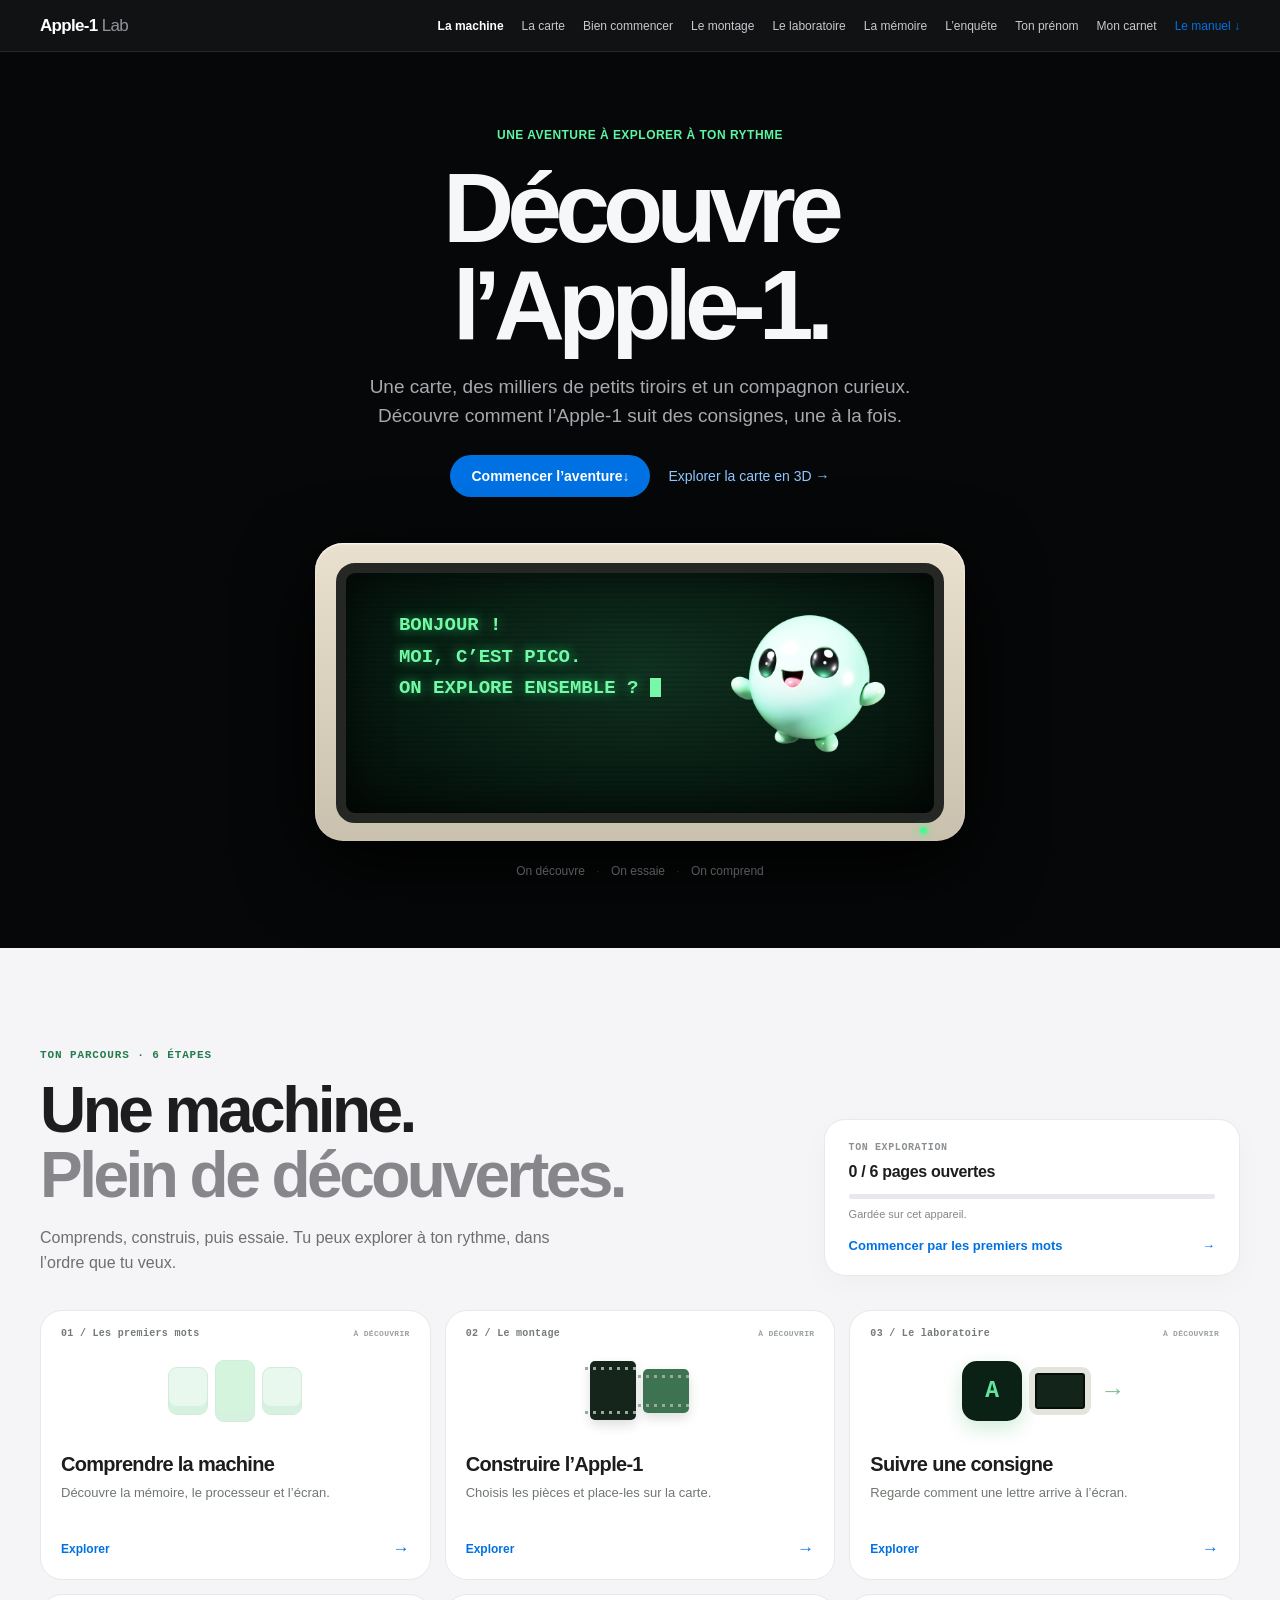
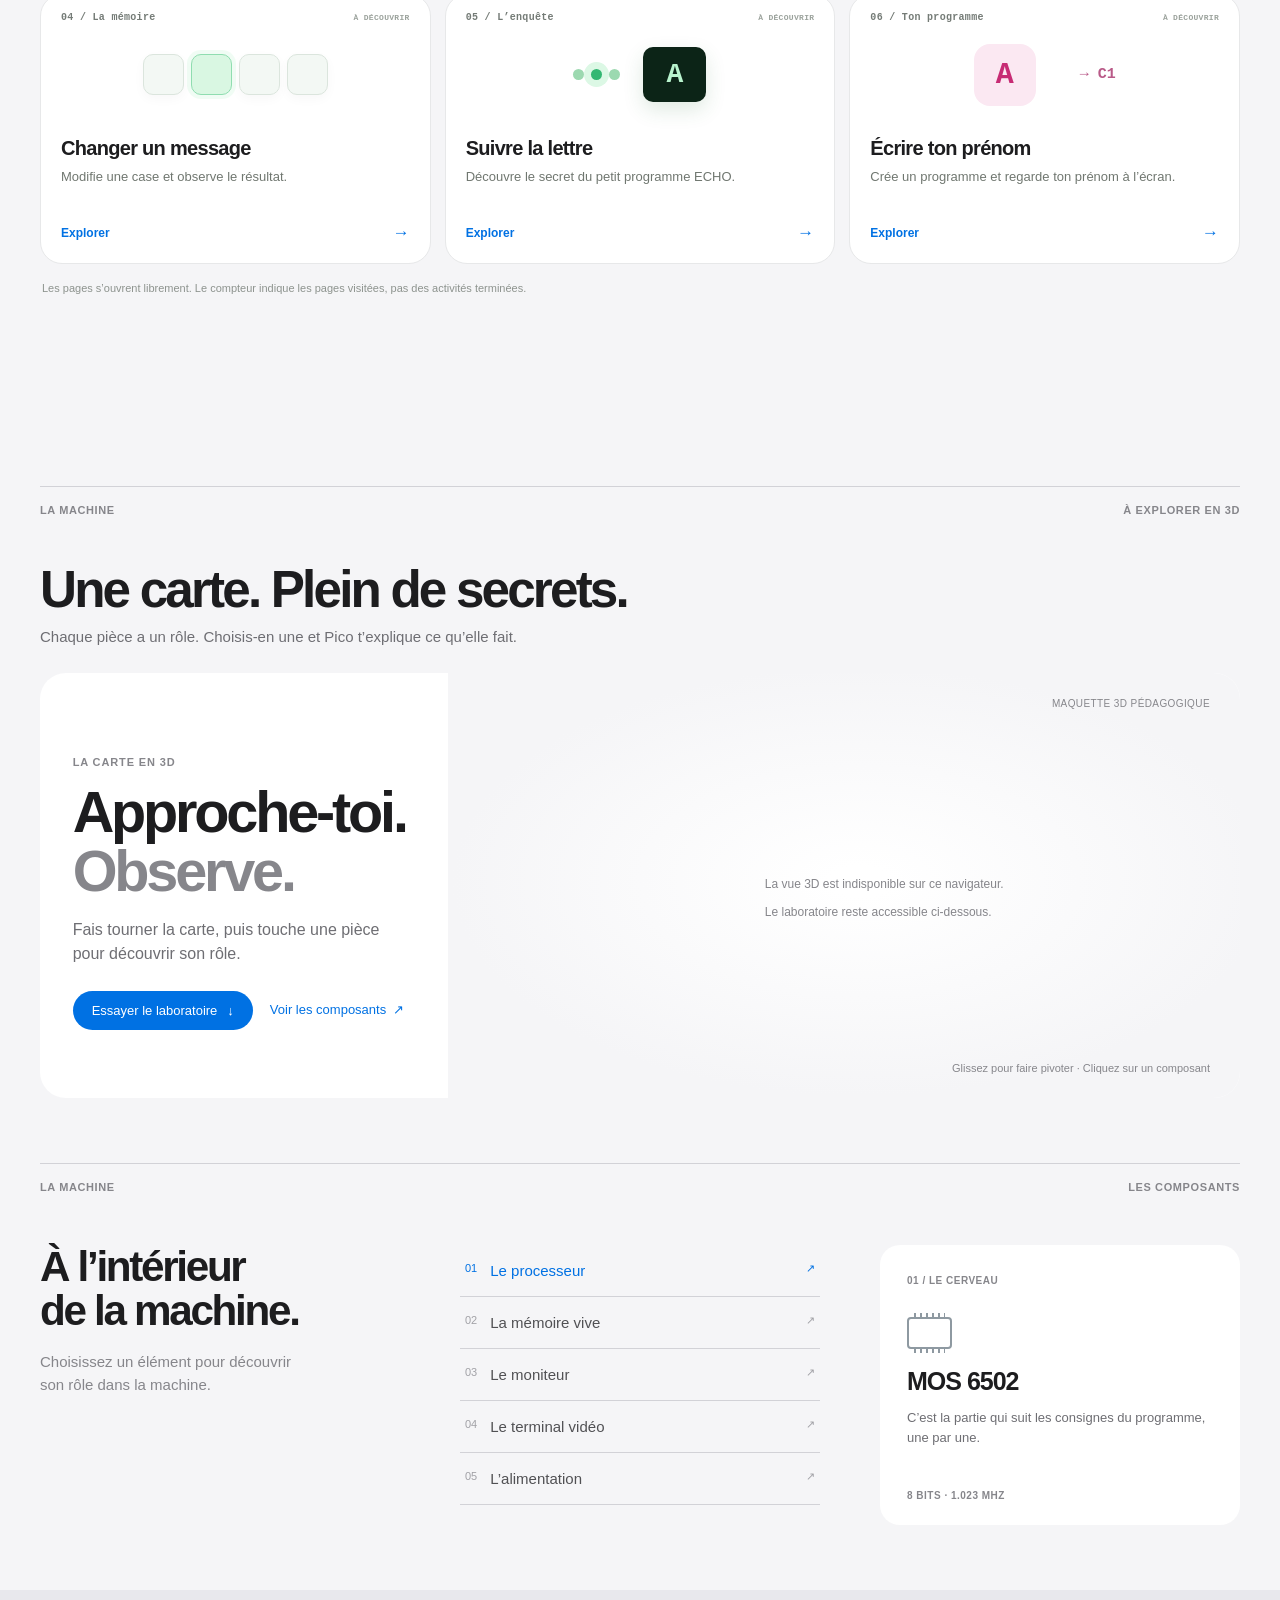
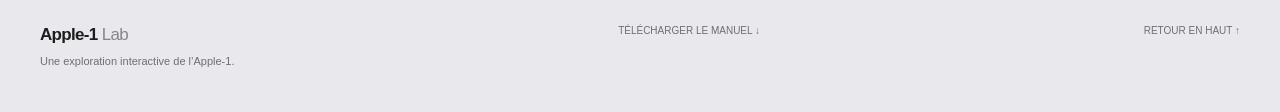
==== commit b7d4179c: "Update Site source" ====
--- a/index.html
+++ b/index.html
@@ -1,4 +1,4 @@
 <!doctype html>
-<html lang="fr"><head><meta charset="utf-8"><meta name="viewport" content="width=device-width,initial-scale=1"><meta name="theme-color" content="#f5f5f7"><meta name="description" content="Explorez l'Apple-1 en 3D et découvrez le 6502 instruction par instruction."><title>La machine — Apple-1 Lab</title><link rel="preconnect" href="https://fonts.googleapis.com"><link rel="preconnect" href="https://fonts.gstatic.com" crossorigin><link href="https://fonts.googleapis.com/css2?family=DM+Mono:wght@400;500&family=DM+Sans:wght@400;500;600;700&family=Playfair+Display:wght@500;600&display=swap" rel="stylesheet"><link rel="stylesheet" href="style.css"><link rel="stylesheet" href="adventure.css?v=7"><link rel="stylesheet" href="pico.css?v=6"><link rel="stylesheet" href="pico3d.css?v=3"><link rel="stylesheet" href="journey.css"><link rel="stylesheet" href="guide.css"><link rel="stylesheet" href="assembly.css"><link rel="stylesheet" href="hack.css"></head>
-<body><header class="topbar"><a class="brand" href="index.html"><span>Apple-1 <b>Lab</b></span></a><nav aria-label="Navigation principale"><a href="index.html" aria-current="page">La machine</a><a href="carte.html">La carte</a><a href="guide.html">Bien commencer</a><a href="montage.html">Le montage</a><a href="laboratoire.html">Le laboratoire</a><a href="memoire.html">La mémoire</a><a href="enquete.html">L’enquête</a><a class="manual-link" href="apple1-manual.pdf" download>Le manuel ↓</a></nav></header><main id="top" class="page-content"><section class="story-hero" aria-labelledby="story-title"><div class="story-eyebrow">UNE AVENTURE À EXPLORER À TON RYTHME</div><h1 id="story-title">Découvre<br>l’Apple‑1.</h1><p class="story-lead">Une carte, des milliers de petits tiroirs et un compagnon curieux. Découvre comment l’Apple‑1 suit des consignes, une à la fois.</p><div class="story-actions"><a href="carte.html">Commencer l’aventure <span aria-hidden="true">↓</span></a><a href="#explorer">Explorer la carte en 3D →</a></div><div class="story-terminal" aria-label="Pico t’accueille dans un écran d’ordinateur ancien"><div class="intro-screen"><p class="terminal-text">BONJOUR !<br>MOI, C’EST PICO.<br>ON EXPLORE ENSEMBLE ? <span class="terminal-cursor" aria-hidden="true"></span></p><div class="story-pico" id="pico-hero"></div></div><span class="terminal-led" aria-hidden="true"></span></div><div class="pico-actions" id="pico-actions" role="group" aria-label="Les gestes de Pico" hidden><span>AVEC PICO</span><button type="button" data-pico-action="idle">Danse</button><button type="button" data-pico-action="blink">Cligne des yeux</button></div><p class="story-caption">On découvre <span>·</span> On essaie <span>·</span> On comprend</p></section><section id="voyage" aria-label="Les étapes de ton aventure"></section><div class="story-board-head"><div class="section-line"><span>LA MACHINE</span><span>À EXPLORER EN 3D</span></div><h2>Une carte. Plein de secrets.</h2><p>Chaque pièce a un rôle. Choisis-en une et Pico t’explique ce qu’elle fait.</p></div><section class="hero" id="explorer"><div class="hero-copy"><div class="eyebrow">LA CARTE EN 3D</div><h2>Approche-toi.<br><em>Observe.</em></h2><p>Fais tourner la carte, puis touche une pièce pour découvrir son rôle.</p><div class="hero-actions"><a href="laboratoire.html" class="primary">Essayer le laboratoire <span>↓</span></a><button class="text-button" id="explore-btn">Voir les composants <span>↗</span></button></div></div><div class="hero-scene"><div class="scene-head"><span>MAQUETTE 3D PÉDAGOGIQUE</span></div><div id="scene" aria-label="Maquette tridimensionnelle interactive de l’Apple-1"><div class="scene-loading">Chargement de la maquette 3D…</div></div><svg class="scene-pointer" id="scene-pointer" aria-hidden="true" hidden><line id="scene-pointer-shadow" x1="0" y1="0" x2="0" y2="0"></line><line id="scene-pointer-line" x1="0" y1="0" x2="0" y2="0"></line></svg><span class="scene-marker" id="scene-marker" aria-hidden="true" hidden></span><div class="scene-info" id="scene-info" hidden><span class="scene-connector-anchor" aria-hidden="true"></span><div class="scene-info-header"><span class="scene-info-kicker">PICO T’EXPLIQUE</span><span class="component-count" id="component-count">01 / 05</span></div><strong id="scene-info-title" aria-live="polite"></strong><p id="scene-info-text"></p><div class="component-navigation"><button id="component-prev" type="button" aria-label="Composant précédent"><span aria-hidden="true">←</span> Précédent</button><button id="component-next" type="button" aria-label="Composant suivant">Suivant <span aria-hidden="true">→</span></button></div></div><button id="scene-overview" class="scene-overview" type="button" hidden>↖ &nbsp; Vue générale</button><div class="scene-bottom"><span>Glissez pour faire pivoter · Cliquez sur un composant</span></div></div></section>
-<section class="components wrap" id="composants"><div class="section-line"><span>LA MACHINE</span><span>LES COMPOSANTS</span></div><div class="components-grid"><div class="component-lead"><h2>À l’intérieur<br>de la machine.</h2><p>Choisissez un élément pour découvrir son rôle dans la machine.</p></div><div class="component-tabs" role="tablist" aria-label="Composants"><button class="component-tab active" data-component="cpu">01 <span>Le processeur</span> ↗</button><button class="component-tab" data-component="ram">02 <span>La mémoire vive</span> ↗</button><button class="component-tab" data-component="rom">03 <span>Le moniteur</span> ↗</button><button class="component-tab" data-component="video">04 <span>Le terminal vidéo</span> ↗</button><button class="component-tab" data-component="power">05 <span>L’alimentation</span> ↗</button></div><article class="component-detail"><span class="detail-kicker" id="detail-kicker">01 / LE CERVEAU</span><div class="detail-symbol" id="detail-symbol">⌘</div><h3 id="detail-title">MOS 6502</h3><p id="detail-text">C’est la partie qui suit les consignes du programme, une par une.</p><span class="detail-foot" id="detail-foot">8 BITS · 1.023 MHZ</span></article></div></section></main><footer><div class="wrap footer-inner"><div><div class="brand footer-brand"><span>Apple-1 <b>Lab</b></span></div><p>Une exploration interactive de l’Apple-1.</p></div><div><a href="apple1-manual.pdf" download>TÉLÉCHARGER LE MANUEL ↓</a></div><a href="#top">RETOUR EN HAUT ↑</a></div></footer><script type="module" src="app.js?v=3"></script><script type="module" src="experience.js?v=10"></script></body></html>
+<html lang="fr"><head><meta charset="utf-8"><meta name="viewport" content="width=device-width,initial-scale=1"><meta name="theme-color" content="#f5f5f7"><meta name="description" content="Explorez l'Apple-1 en 3D et découvrez le 6502 instruction par instruction."><title>La machine — Apple-1 Lab</title><link rel="preconnect" href="https://fonts.googleapis.com"><link rel="preconnect" href="https://fonts.gstatic.com" crossorigin><link href="https://fonts.googleapis.com/css2?family=DM+Mono:wght@400;500&family=DM+Sans:wght@400;500;600;700&family=Playfair+Display:wght@500;600&display=swap" rel="stylesheet"><link rel="stylesheet" href="style.css"><link rel="stylesheet" href="adventure.css?v=7"><link rel="stylesheet" href="pico.css?v=7"><link rel="stylesheet" href="pico3d.css?v=3"><link rel="stylesheet" href="journey.css?v=3"><link rel="stylesheet" href="guide.css"><link rel="stylesheet" href="assembly.css?v=2"><link rel="stylesheet" href="hack.css"></head>
+<body><header class="topbar"><a class="brand" href="index.html"><span>Apple-1 <b>Lab</b></span></a><nav aria-label="Navigation principale"><a href="index.html" aria-current="page">La machine</a><a href="carte.html">La carte</a><a href="guide.html">Bien commencer</a><a href="montage.html">Le montage</a><a href="laboratoire.html">Le laboratoire</a><a href="memoire.html">La mémoire</a><a href="enquete.html">L’enquête</a><a href="prenom.html">Ton prénom</a><a href="carnet.html">Mon carnet</a><a class="manual-link" href="apple1-manual.pdf" download>Le manuel ↓</a></nav></header><main id="top" class="page-content"><section class="story-hero" aria-labelledby="story-title"><div class="story-eyebrow">UNE AVENTURE À EXPLORER À TON RYTHME</div><h1 id="story-title">Découvre<br>l’Apple‑1.</h1><p class="story-lead">Une carte, des milliers de petits tiroirs et un compagnon curieux. Découvre comment l’Apple‑1 suit des consignes, une à la fois.</p><div class="story-actions"><a href="carte.html">Commencer l’aventure <span aria-hidden="true">↓</span></a><a href="#explorer">Explorer la carte en 3D →</a></div><div class="story-terminal" aria-label="Pico t’accueille dans un écran d’ordinateur ancien"><div class="intro-screen"><p class="terminal-text">BONJOUR !<br>MOI, C’EST PICO.<br>ON EXPLORE ENSEMBLE ? <span class="terminal-cursor" aria-hidden="true"></span></p><div class="story-pico" id="pico-hero"></div></div><span class="terminal-led" aria-hidden="true"></span></div><div class="pico-actions" id="pico-actions" role="group" aria-label="Les gestes de Pico" hidden><span>AVEC PICO</span><button type="button" data-pico-action="idle">Danse</button><button type="button" data-pico-action="blink">Cligne des yeux</button></div><p class="story-caption">On découvre <span>·</span> On essaie <span>·</span> On comprend</p></section><section id="voyage" aria-label="Les étapes de ton aventure"></section><div class="story-board-head"><div class="section-line"><span>LA MACHINE</span><span>À EXPLORER EN 3D</span></div><h2>Une carte. Plein de secrets.</h2><p>Chaque pièce a un rôle. Choisis-en une et Pico t’explique ce qu’elle fait.</p></div><section class="hero" id="explorer"><div class="hero-copy"><div class="eyebrow">LA CARTE EN 3D</div><h2>Approche-toi.<br><em>Observe.</em></h2><p>Fais tourner la carte, puis touche une pièce pour découvrir son rôle.</p><div class="hero-actions"><a href="laboratoire.html" class="primary">Essayer le laboratoire <span>↓</span></a><button class="text-button" id="explore-btn">Voir les composants <span>↗</span></button></div></div><div class="hero-scene"><div class="scene-head"><span>MAQUETTE 3D PÉDAGOGIQUE</span></div><div id="scene" aria-label="Maquette tridimensionnelle interactive de l’Apple-1"><div class="scene-loading">Chargement de la maquette 3D…</div></div><svg class="scene-pointer" id="scene-pointer" aria-hidden="true" hidden><line id="scene-pointer-shadow" x1="0" y1="0" x2="0" y2="0"></line><line id="scene-pointer-line" x1="0" y1="0" x2="0" y2="0"></line></svg><span class="scene-marker" id="scene-marker" aria-hidden="true" hidden></span><div class="scene-info" id="scene-info" hidden><span class="scene-connector-anchor" aria-hidden="true"></span><div class="scene-info-header"><span class="scene-info-kicker">PICO T’EXPLIQUE</span><span class="component-count" id="component-count">01 / 05</span></div><strong id="scene-info-title" aria-live="polite"></strong><p id="scene-info-text"></p><div class="component-navigation"><button id="component-prev" type="button" aria-label="Composant précédent"><span aria-hidden="true">←</span> Précédent</button><button id="component-next" type="button" aria-label="Composant suivant">Suivant <span aria-hidden="true">→</span></button></div></div><button id="scene-overview" class="scene-overview" type="button" hidden>↖ &nbsp; Vue générale</button><div class="scene-bottom"><span>Glissez pour faire pivoter · Cliquez sur un composant</span></div></div></section>
+<section class="components wrap" id="composants"><div class="section-line"><span>LA MACHINE</span><span>LES COMPOSANTS</span></div><div class="components-grid"><div class="component-lead"><h2>À l’intérieur<br>de la machine.</h2><p>Choisissez un élément pour découvrir son rôle dans la machine.</p></div><div class="component-tabs" role="tablist" aria-label="Composants"><button class="component-tab active" data-component="cpu">01 <span>Le processeur</span> ↗</button><button class="component-tab" data-component="ram">02 <span>La mémoire vive</span> ↗</button><button class="component-tab" data-component="rom">03 <span>Le moniteur</span> ↗</button><button class="component-tab" data-component="video">04 <span>Le terminal vidéo</span> ↗</button><button class="component-tab" data-component="power">05 <span>L’alimentation</span> ↗</button></div><article class="component-detail"><span class="detail-kicker" id="detail-kicker">01 / LE CERVEAU</span><div class="detail-symbol" id="detail-symbol">⌘</div><h3 id="detail-title">MOS 6502</h3><p id="detail-text">C’est la partie qui suit les consignes du programme, une par une.</p><span class="detail-foot" id="detail-foot">8 BITS · 1.023 MHZ</span></article></div></section></main><footer><div class="wrap footer-inner"><div><div class="brand footer-brand"><span>Apple-1 <b>Lab</b></span></div><p>Une exploration interactive de l’Apple-1.</p></div><div><a href="apple1-manual.pdf" download>TÉLÉCHARGER LE MANUEL ↓</a></div><a href="#top">RETOUR EN HAUT ↑</a></div></footer><script type="module" src="app.js?v=4"></script><script type="module" src="experience.js?v=12"></script></body></html>
--- a/adventure.css
+++ b/adventure.css
@@ -8,3 +8,4 @@
 .pico-actions{display:flex;align-items:center;justify-content:center;flex-wrap:wrap;gap:7px;margin:20px auto 0;max-width:680px}.pico-actions[hidden]{display:none}.pico-actions>span{color:#8fa799;font-size:9px;font-weight:700;letter-spacing:.08em;margin-right:5px}.pico-actions button{border:1px solid #ffffff30;border-radius:99px;background:#ffffff0c;color:#e9f5ed;padding:8px 12px;font-size:12px;cursor:pointer}.pico-actions button:hover,.pico-actions button:focus-visible{background:#ffffff20;border-color:#8cdda8}.pico-actions button:focus-visible{outline:2px solid #81e9a3;outline-offset:2px}@media(max-width:600px){.pico-actions{gap:6px}.pico-actions>span{width:100%;margin:0 0 3px}.pico-actions button{font-size:11px;padding:7px 10px}}
 .story-pico .pico--hero{--pico-size:180px}@media(max-width:600px){.story-pico .pico--hero{--pico-size:138px}}
 @media (min-width:701px) and (max-height:850px){.story-pico .pico--hero{--pico-size:145px}}
+@media(min-width:901px) and (max-width:1500px){.topbar nav{overflow-x:auto;gap:18px;padding:10px 0;scrollbar-width:thin}.topbar nav a{flex:none}}
--- a/pico.css
+++ b/pico.css
@@ -2,7 +2,7 @@
 .pico{--pico-size:132px;display:flex;align-items:center;gap:20px;min-width:0;color:#f5fff8;font-family:-apple-system,BlinkMacSystemFont,"SF Pro Display","Helvetica Neue",Arial,sans-serif}
 .pico--compact{--pico-size:62px;gap:12px}
 .pico__figure{position:relative;flex:none;width:var(--pico-size);height:calc(var(--pico-size) * 1.08);display:grid;place-items:center}
-.pico__poster{position:absolute;inset:0;width:100%;height:100%;object-fit:contain;mix-blend-mode:screen;pointer-events:none}
+.pico__poster{visibility:hidden;position:absolute;inset:0;width:100%;height:100%;object-fit:contain;mix-blend-mode:screen;pointer-events:none}
 .pico--compact .pico__poster{mix-blend-mode:multiply}
 .pico__bubble{position:relative;max-width:280px;padding:16px 19px;border:1px solid #ffffff22;border-radius:19px;background:#ffffff10;backdrop-filter:blur(14px)}
 .pico__bubble[hidden]{display:none}.pico__bubble:before{content:"";position:absolute;left:-5px;top:24px;width:9px;height:9px;border-left:1px solid #ffffff22;border-bottom:1px solid #ffffff22;background:#20372d;transform:rotate(45deg)}
@@ -13,3 +13,6 @@
 .pico--compact .pico__bubble{background:#fff;border-color:#e4e9e5;box-shadow:0 6px 22px #142d1a10}
 .pico--compact .pico__bubble:before{background:#fff;border-color:#e4e9e5}
 .pico--compact .pico__label{color:#148850}
+
+/* Avoid a change of face while the exact 3D model is loading. */
+.pico__loading{display:flex;gap:5px;align-items:center;justify-content:center}.pico__loading span{width:6px;height:6px;border-radius:50%;background:#65e99a;animation:pico-loading 1.2s ease-in-out infinite}.pico__loading span:nth-child(2){animation-delay:.15s}.pico__loading span:nth-child(3){animation-delay:.3s}@keyframes pico-loading{0%,100%{opacity:.3;transform:translateY(0)}50%{opacity:1;transform:translateY(-3px)}}.pico3d-ready>.pico__loading,.pico3d-failed>.pico__loading{display:none}.pico3d-failed>.pico__poster{visibility:visible}@media(prefers-reduced-motion:reduce){.pico__loading span{animation:none;opacity:.75}}
--- a/journey.css
+++ b/journey.css
@@ -1 +1,2 @@
 .journey{padding:100px 0;background:#f5f5f7;color:#1d1d1f}.journey-inner{width:min(1280px,calc(100% - 80px));margin:0 auto}.journey-heading{display:grid;grid-template-columns:minmax(0,1.25fr) minmax(270px,.7fr);gap:40px;align-items:end;margin-bottom:34px}.journey-eyebrow{font:700 11px/1.4 ui-monospace,SFMono-Regular,monospace;letter-spacing:.08em;color:#247c4d;margin:0 0 14px}.journey h2{font-size:clamp(38px,5vw,68px);letter-spacing:-.055em;line-height:1.02;margin:0;font-weight:680}.journey h2 span{color:#86868b}.journey-lead{font-size:16px;line-height:1.55;color:#6e6e73;max-width:520px;margin:18px 0 0}.journey-progress{background:#fff;border:1px solid #e8e8ed;border-radius:21px;padding:22px 24px;box-shadow:0 10px 30px #00000007}.journey-progress-label{display:block;font:650 10px ui-monospace,SFMono-Regular,monospace;letter-spacing:.06em;color:#8d9093;margin-bottom:10px}.journey-progress strong{display:block;font-size:16px;letter-spacing:-.02em}.journey-progress-track{height:5px;overflow:hidden;border-radius:10px;background:#e8e8ed;margin:13px 0 9px}.journey-progress-track i{display:block;height:100%;border-radius:inherit;background:#36b67b}.journey-progress small{display:block;color:#86868b;font-size:11px}.journey-resume{display:flex;justify-content:space-between;align-items:center;gap:16px;color:#0071e3;font-weight:600;font-size:13px;margin-top:18px}.journey-resume:hover{text-decoration:underline}.journey-cards{display:grid;grid-template-columns:repeat(6,1fr);gap:14px}.journey-card{grid-column:span 2;min-width:0;overflow:hidden;display:flex;flex-direction:column;min-height:270px;border:1px solid #e7e8e9;border-radius:22px;background:white;color:#1d1d1f;transition:transform .22s ease,box-shadow .22s ease}.journey-card:nth-child(4),.journey-card:nth-child(5){grid-column:span 3}.journey-card:hover{transform:translateY(-3px);box-shadow:0 15px 40px #182c2014}.journey-card:focus-visible{outline:3px solid #0071e3;outline-offset:3px}.journey-card-top{display:flex;justify-content:space-between;gap:10px;align-items:center;padding:17px 20px 0;font:650 10px ui-monospace,SFMono-Regular,monospace;color:#747b76;letter-spacing:.03em}.journey-card-state{white-space:nowrap;font-size:8px;color:#9ba29c}.journey-card-art{height:90px;display:flex;align-items:center;justify-content:center;gap:7px;margin:7px 20px 0;position:relative}.journey-card-copy{padding:2px 20px 20px;margin-top:auto}.journey-card-copy h3{font-size:20px;font-weight:650;letter-spacing:-.035em;margin:0 0 7px}.journey-card-copy p{font-size:13px;line-height:1.5;color:#707770;margin:0;min-height:40px}.journey-card-cta{display:flex;justify-content:space-between;align-items:center;font-size:12px;color:#0071e3;font-weight:600;margin-top:16px}.journey-card-cta b{font-size:17px;font-weight:400}.journey-art-learn i{display:block;width:40px;height:48px;border-radius:9px;background:#e9f8ee;border:1px solid #d2ecda;box-shadow:inset 0 -8px 0 #d6f1df}.journey-art-learn i:nth-child(2){height:62px;background:#d4f4de}.journey-art-learn i:nth-child(4){display:none}.journey-art-build i{display:block;width:46px;height:59px;background:#15251b;border-radius:5px;position:relative;box-shadow:0 5px 12px #0002}.journey-art-build i:before,.journey-art-build i:after{content:'';position:absolute;left:-5px;right:-5px;height:3px;background:repeating-linear-gradient(90deg,#9aa99d 0 3px,transparent 3px 8px)}.journey-art-build i:before{top:6px}.journey-art-build i:after{bottom:6px}.journey-art-build i:nth-child(2){height:44px;background:#3e7351}.journey-art-build i:nth-child(n+3){display:none}.journey-art-step{font:700 23px ui-monospace,SFMono-Regular,monospace;color:#61e59a}.journey-art-step:before{content:'A';display:grid;place-items:center;width:60px;height:60px;border-radius:15px;background:#0b2115;box-shadow:0 7px 20px #1a9b4733}.journey-art-step:after{content:'→';color:#83bf97;font:400 25px sans-serif;margin:0 2px}.journey-art-step i:first-child{display:block;width:62px;height:48px;background:#13251b;border:6px solid #e3e4db;border-radius:9px;box-shadow:inset 0 0 0 2px #070e09}.journey-art-step i:nth-child(n+2){display:none}.journey-art-memory i{width:41px;height:41px;border:1px solid #dbe5dd;background:#f3f8f4;border-radius:10px;box-shadow:0 4px 12px #13251608}.journey-art-memory i:nth-child(2){background:#d9f7e2;border-color:#8fddb0;box-shadow:0 0 0 4px #bff1d13d}.journey-art-echo i{width:11px;height:11px;border-radius:50%;background:#9cd9b0}.journey-art-echo i:nth-child(2){background:#33b772;box-shadow:0 0 0 7px #dcf8e5}.journey-art-echo i:nth-child(4){display:none}.journey-art-echo:after{content:'A';font:700 28px ui-monospace,SFMono-Regular,monospace;color:#b9f4ce;display:grid;place-items:center;width:63px;height:55px;background:#0c2417;border-radius:10px;margin-left:16px;box-shadow:0 8px 20px #276c3a25}.journey-privacy{font-size:11px;color:#8d938e;line-height:1.5;margin:16px 2px 0}@media(max-width:850px){.journey-heading{grid-template-columns:1fr;gap:24px}.journey-inner{width:calc(100% - 40px)}.journey-card{grid-column:span 3}.journey-card:nth-child(4),.journey-card:nth-child(5){grid-column:span 3}.journey-card:last-child{grid-column:1/-1}.journey{padding:70px 0}}@media(max-width:520px){.journey-inner{width:calc(100% - 28px)}.journey-cards{grid-template-columns:1fr;gap:10px}.journey-card,.journey-card:nth-child(4),.journey-card:nth-child(5),.journey-card:last-child{grid-column:auto;min-height:225px}.journey-card-art{height:65px}.journey-card-copy p{min-height:0}.journey h2{font-size:39px}.journey-lead{font-size:14px}.journey-progress{padding:19px 20px}}@media(prefers-reduced-motion:reduce){.journey-card{transition:none}}
+@media(min-width:851px){.journey-card:nth-child(4),.journey-card:nth-child(5),.journey-card:nth-child(6){grid-column:span 2}}@media(min-width:521px) and (max-width:850px){.journey-card:last-child{grid-column:span 3}}.journey-art-name:before{content:'A';display:grid;place-items:center;width:62px;height:62px;border-radius:16px;background:#fbe8f2;color:#c72b74;font:700 30px ui-monospace,monospace}.journey-art-name:after{content:'→ C1';color:#b95a88;font:600 15px ui-monospace,monospace;margin-left:9px}
--- a/assembly.css
+++ b/assembly.css
@@ -2,3 +2,5 @@
 /* Small abstract component studies, drawn in CSS for a quiet product-like inventory. */
 .assembly-piece-icon{position:relative;overflow:hidden}.assembly-piece-icon i,.assembly-piece-icon:before,.assembly-piece-icon:after{content:"";position:absolute;display:block}.part-cpu i{width:20px;height:10px;background:#dfdfd8;border:1px solid #b0b3ad;border-radius:1px;box-shadow:0 2px 2px #0002}.part-cpu:before,.part-cpu:after{width:17px;height:3px;left:6px;background:repeating-linear-gradient(90deg,#a3a7a2 0 1px,transparent 1px 3px)}.part-cpu:before{top:8px}.part-cpu:after{bottom:8px}.part-memory i{width:4px;height:17px;border-radius:1px;background:#383d3d;box-shadow:-6px 0 #383d3d,6px 0 #383d3d}.part-video i{width:16px;height:8px;background:#353a39;border-radius:1px;box-shadow:0 10px #353a39;top:6px}.part-video:before{width:16px;height:1px;background:repeating-linear-gradient(90deg,#a5aaa5 0 1px,transparent 1px 3px);top:5px;left:7px;box-shadow:0 9px #a5aaa5}.part-power i{width:7px;height:15px;border-radius:4px;background:#4b89ab;box-shadow:-7px 1px #4b89ab,7px -1px #4b89ab}.part-screen i{width:20px;height:15px;background:#d9d9d1;border:1px solid #a7aaa4;border-radius:2px;box-shadow:0 1px 1px #0003}.part-screen:after{width:14px;height:10px;background:#1e342a;border-radius:1px;left:8px;top:10px}
 .assembly-how{display:flex;gap:12px;margin:-9px 0 22px}.assembly-how p{flex:1;margin:0;padding:13px 15px;background:#fff;border:1px solid #e8e8ed;border-radius:13px;color:#64646b;font-size:12px;line-height:1.5}.assembly-how b{color:#0066cc}.assembly-actions{flex-wrap:wrap}.assembly-next{display:inline-block;color:#0066cc;font-size:12px;font-weight:600}.assembly-next[hidden]{display:none}.assembly-next:focus-visible{outline:3px solid #89b4ff;outline-offset:3px}@media(max-width:700px){.assembly-how{flex-direction:column;gap:6px}.assembly-how p{padding:10px 13px}}
+/* A cinematic introduction and a simple explanation around the interactive board. */
+.build-story{background:#060b08;color:#f5f7f5;overflow:hidden;padding:38px 40px 75px}.build-story-inner{max-width:1200px;margin:0 auto;position:relative}.build-back{display:inline-flex;color:#a0b3a5;font-size:12px;font-weight:550;margin-bottom:70px}.build-back:hover{color:#fff}.build-kicker{display:block;color:#7df1ad;font-size:11px;font-weight:700;letter-spacing:.1em}.build-story h1{font-size:clamp(50px,7.5vw,98px);line-height:.98;letter-spacing:-.07em;margin:16px 0 20px;max-width:780px}.build-story h1 span{color:#90a99a}.build-story-inner>p:not(.build-story-note){max-width:520px;color:#b1bdb4;font-size:17px;line-height:1.6;margin:0}.build-start{display:inline-flex;align-items:center;gap:20px;background:#0071e3;color:white;border-radius:999px;padding:13px 19px;font-size:13px;font-weight:650;margin-top:27px}.build-start:hover{background:#1684ef}.build-study{position:absolute;right:1%;top:15%;width:43%;height:240px}.build-study-board{position:absolute;left:4%;right:4%;top:12%;bottom:10%;background:linear-gradient(150deg,#276647,#103624);border:2px solid #658d6d;border-radius:10px;transform:perspective(700px) rotateX(28deg) rotateZ(-9deg);box-shadow:0 20px 45px #0009,inset 0 0 35px #0005;display:grid;grid-template-columns:repeat(4,1fr);gap:10px;padding:24px}.build-study-board:before{content:'';position:absolute;inset:0;background:repeating-linear-gradient(90deg,transparent 0 17px,#c0daaa20 18px 19px),repeating-linear-gradient(transparent 0 17px,#c0daaa18 18px 19px)}.build-chip{display:block;background:linear-gradient(130deg,#303a33,#0d1410);border:1px solid #b4cbb955;border-radius:4px;z-index:1;box-shadow:0 3px 5px #0007}.build-chip-large{background:linear-gradient(130deg,#e5e7d7,#999f93)}.build-study-board b{position:absolute;bottom:-5px;left:25%;right:25%;height:10px;background:repeating-linear-gradient(90deg,#d6bd70 0 5px,transparent 5px 9px)}.build-study-label{position:absolute;bottom:-10px;right:0;display:flex;flex-direction:column;gap:5px;text-align:right}.build-study-label span{font:10px ui-monospace,monospace;letter-spacing:.1em;color:#779887}.build-study-label strong{font-size:13px;color:#d0e0d5}.build-story-note{color:#778c7d;font-size:11px;line-height:1.5;margin:65px 0 0;max-width:570px}.build-understand{background:#f5f5f7;padding:15px 40px 110px}.build-understand-inner{max-width:1200px;margin:auto}.build-understand-intro{display:grid;grid-template-columns:1fr 1fr;gap:12px 12%;align-items:end}.build-understand-intro>span{grid-column:1/-1;color:#468467;font-size:10px;font-weight:700;letter-spacing:.1em}.build-understand-intro h2{font-size:clamp(36px,5vw,64px);line-height:1.05;letter-spacing:-.055em;margin:8px 0 0}.build-understand-intro p{max-width:430px;color:#6e6e73;font-size:15px;line-height:1.65;margin:0}.build-ideas{display:grid;grid-template-columns:repeat(3,1fr);gap:12px;margin-top:28px}.build-ideas article{background:#fff;border:1px solid #e8e8ed;border-radius:19px;padding:24px}.build-ideas article>span{color:#15955b;font:700 11px ui-monospace,monospace}.build-ideas h3{font-size:19px;letter-spacing:-.03em;margin:12px 0 9px}.build-ideas p,.build-real p{font-size:13px;line-height:1.65;color:#6e6e73;margin:0}.build-real{background:white;border:1px solid #e8e8ed;border-radius:18px;margin-top:14px}.build-real summary{display:flex;justify-content:space-between;align-items:center;gap:15px;padding:18px 22px;font-size:14px;font-weight:650;cursor:pointer;list-style:none}.build-real summary::-webkit-details-marker{display:none}.build-real summary span{color:#0071e3;font-size:22px}.build-real[open] summary span{transform:rotate(45deg)}.build-real p{padding:0 22px 20px;max-width:800px}.build-next{display:flex;align-items:center;justify-content:space-between;gap:20px;margin-top:27px;padding:24px;background:#e9f6ec;border-radius:18px}.build-next>span{color:#548266;font-size:10px;font-weight:700;letter-spacing:.08em}.build-next>a{color:#0066cc;font-size:14px;font-weight:650}.build-next>a:hover{text-decoration:underline}@media(max-width:850px){.build-study{opacity:.45;right:-12%;width:52%;pointer-events:none}.build-story-inner>p:not(.build-story-note),.build-story h1,.build-kicker,.build-start{position:relative;z-index:1}}@media(max-width:650px){.build-story{padding:25px 20px 55px}.build-back{margin-bottom:58px}.build-story h1{font-size:51px}.build-story-inner>p:not(.build-story-note){font-size:15px;max-width:340px}.build-study{position:relative;opacity:1;right:auto;top:auto;width:100%;height:190px;margin-top:34px}.build-story-note{margin-top:24px}.build-understand{padding:0 20px 75px}.build-understand-intro{grid-template-columns:1fr;gap:14px}.build-understand-intro>span{grid-column:auto}.build-ideas{grid-template-columns:1fr;gap:8px}.build-next{align-items:flex-start;flex-direction:column}.build-next>a{font-size:13px}}@media(prefers-reduced-motion:reduce){.assembly-progress-track span,.assembly-piece,.assembly-place{transition:none}}
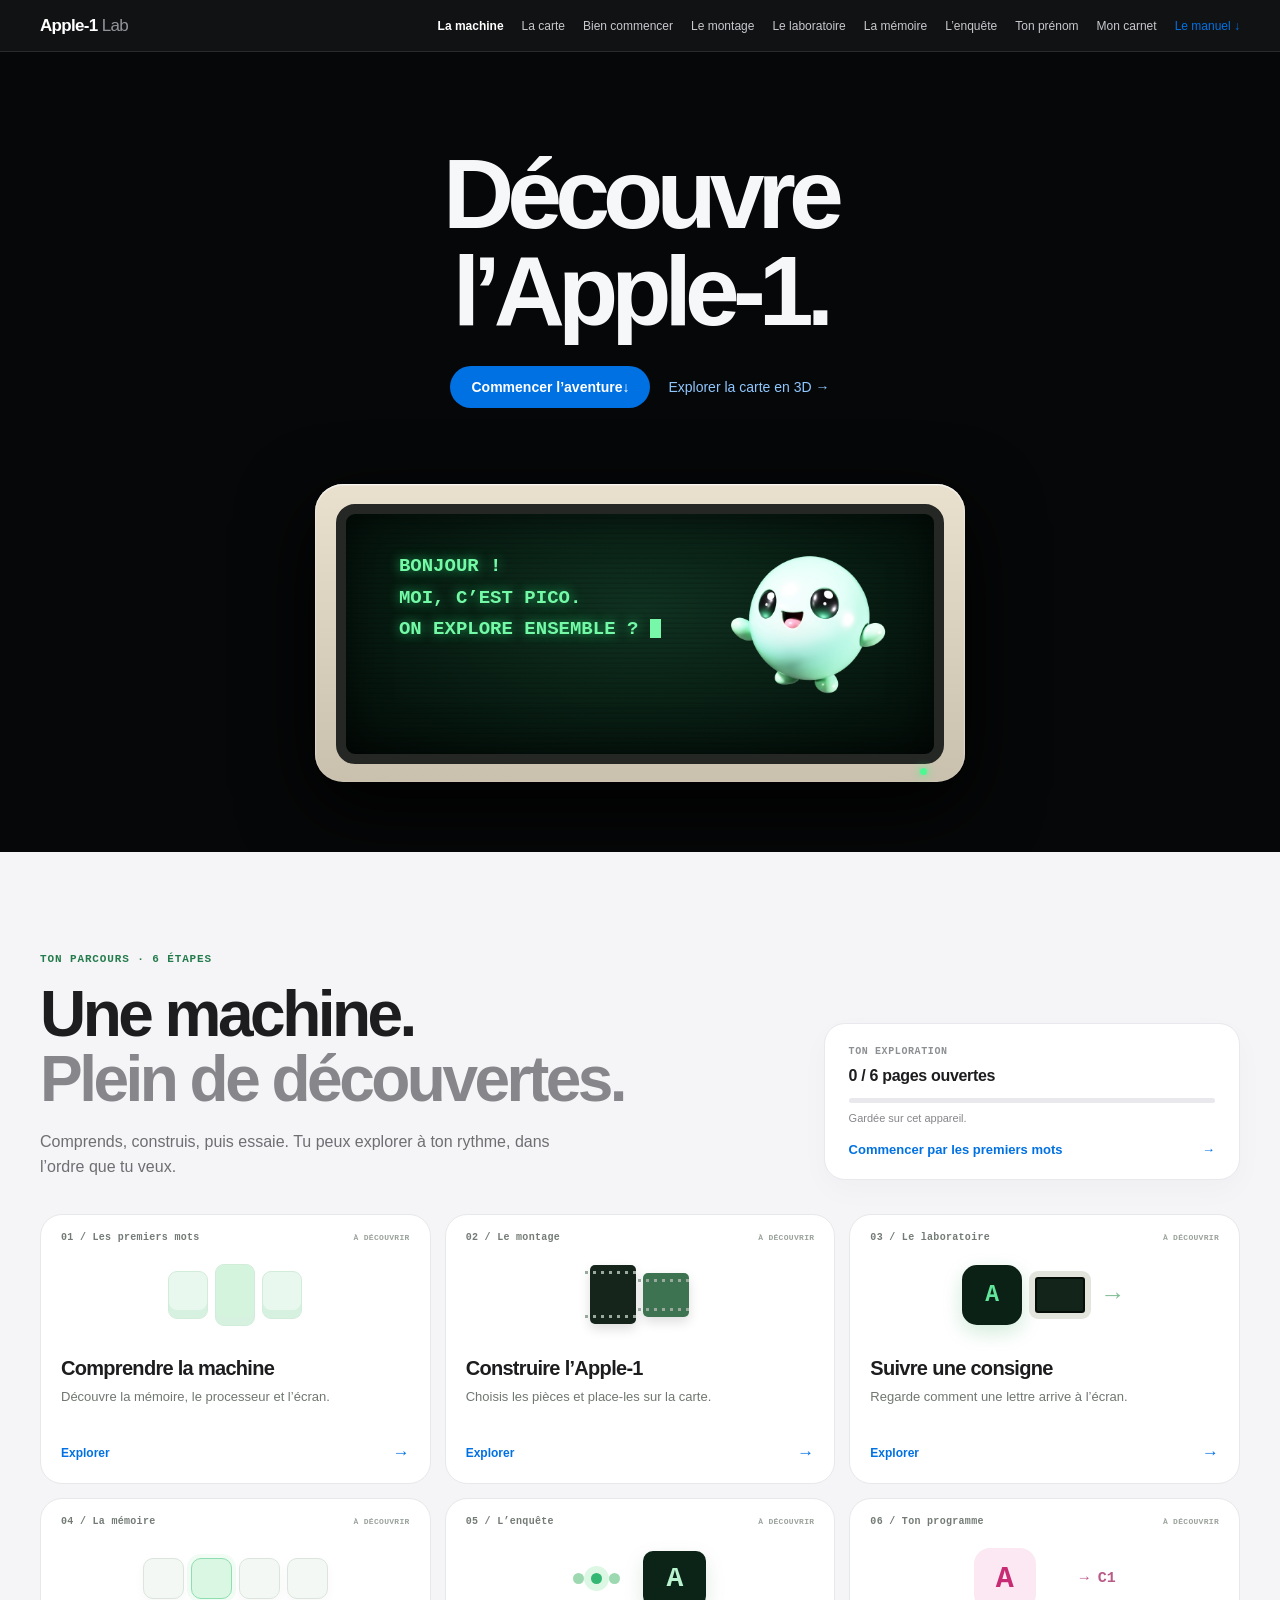
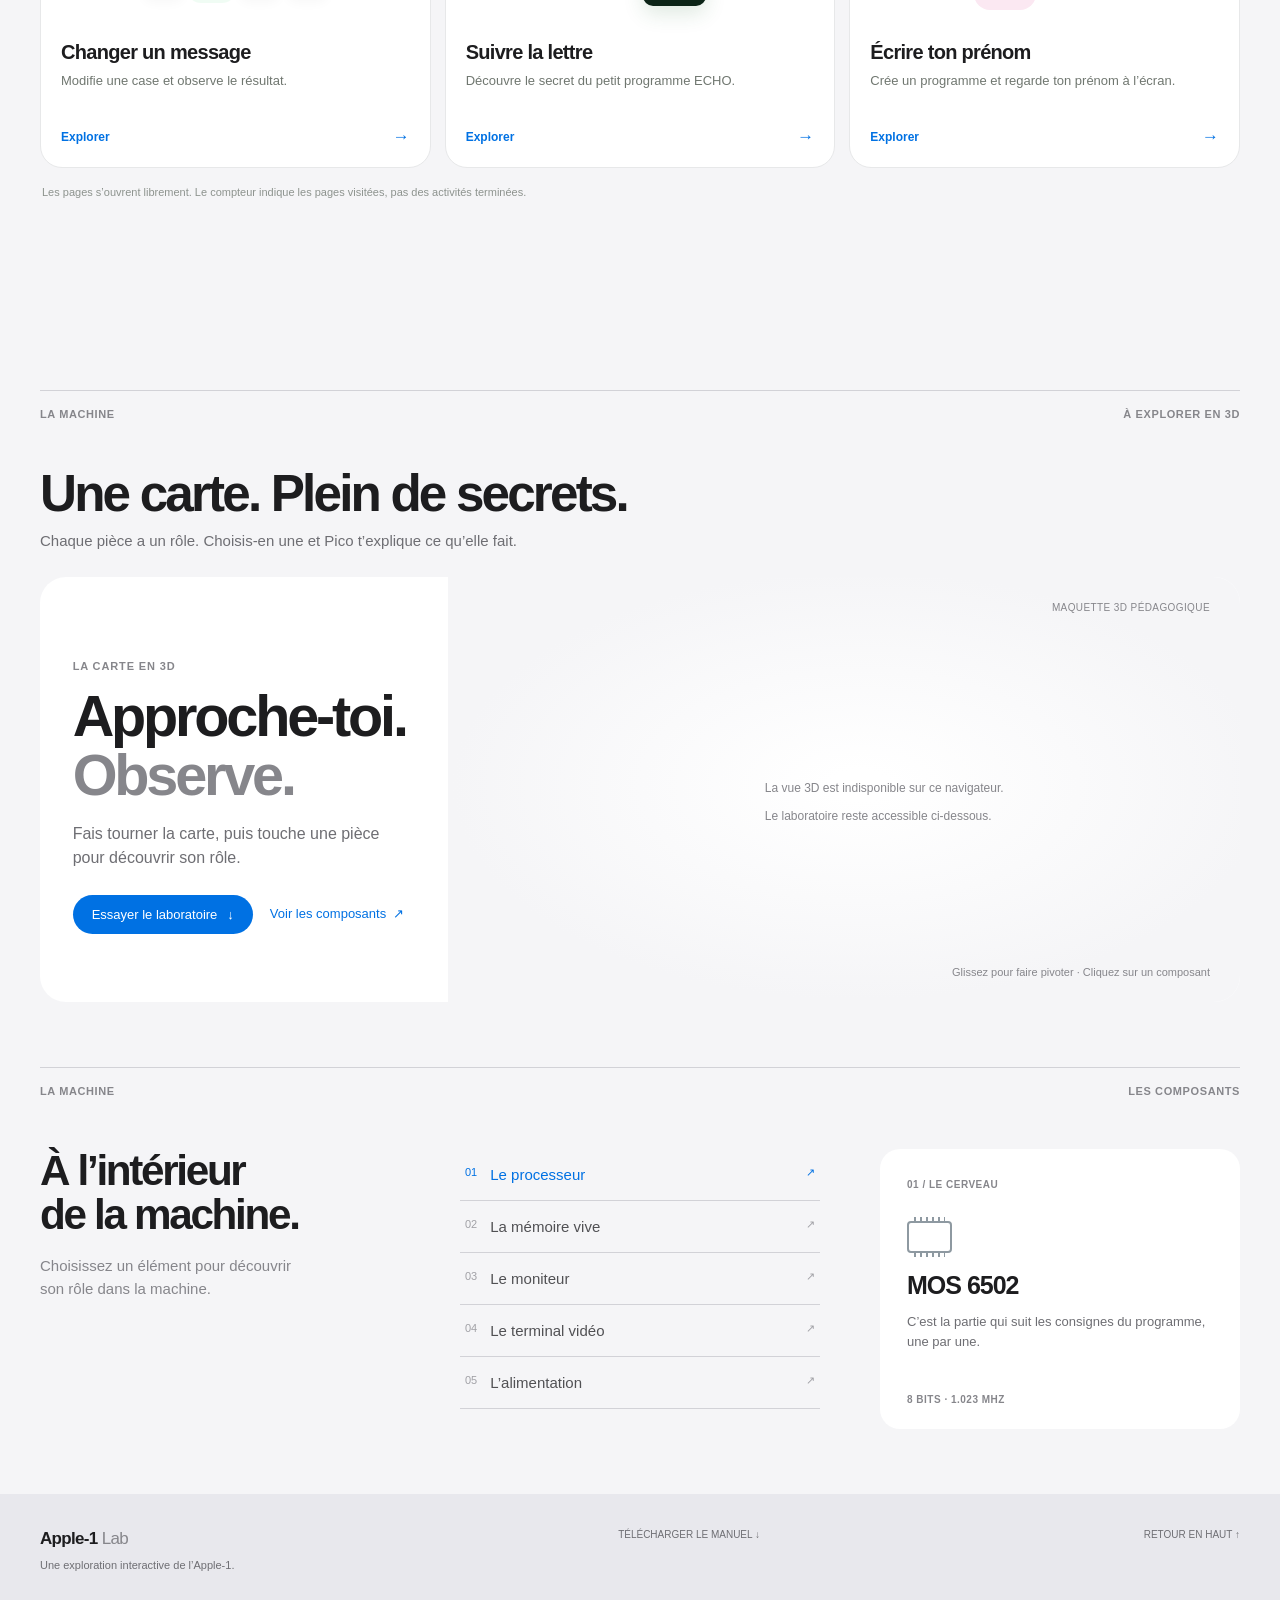
==== commit c7947897: "Update Site source" ====
--- a/index.html
+++ b/index.html
@@ -1,4 +1,4 @@
 <!doctype html>
-<html lang="fr"><head><meta charset="utf-8"><meta name="viewport" content="width=device-width,initial-scale=1"><meta name="theme-color" content="#f5f5f7"><meta name="description" content="Explorez l'Apple-1 en 3D et découvrez le 6502 instruction par instruction."><title>La machine — Apple-1 Lab</title><link rel="preconnect" href="https://fonts.googleapis.com"><link rel="preconnect" href="https://fonts.gstatic.com" crossorigin><link href="https://fonts.googleapis.com/css2?family=DM+Mono:wght@400;500&family=DM+Sans:wght@400;500;600;700&family=Playfair+Display:wght@500;600&display=swap" rel="stylesheet"><link rel="stylesheet" href="style.css"><link rel="stylesheet" href="adventure.css?v=7"><link rel="stylesheet" href="pico.css?v=7"><link rel="stylesheet" href="pico3d.css?v=3"><link rel="stylesheet" href="journey.css?v=3"><link rel="stylesheet" href="guide.css"><link rel="stylesheet" href="assembly.css?v=2"><link rel="stylesheet" href="hack.css"></head>
-<body><header class="topbar"><a class="brand" href="index.html"><span>Apple-1 <b>Lab</b></span></a><nav aria-label="Navigation principale"><a href="index.html" aria-current="page">La machine</a><a href="carte.html">La carte</a><a href="guide.html">Bien commencer</a><a href="montage.html">Le montage</a><a href="laboratoire.html">Le laboratoire</a><a href="memoire.html">La mémoire</a><a href="enquete.html">L’enquête</a><a href="prenom.html">Ton prénom</a><a href="carnet.html">Mon carnet</a><a class="manual-link" href="apple1-manual.pdf" download>Le manuel ↓</a></nav></header><main id="top" class="page-content"><section class="story-hero" aria-labelledby="story-title"><div class="story-eyebrow">UNE AVENTURE À EXPLORER À TON RYTHME</div><h1 id="story-title">Découvre<br>l’Apple‑1.</h1><p class="story-lead">Une carte, des milliers de petits tiroirs et un compagnon curieux. Découvre comment l’Apple‑1 suit des consignes, une à la fois.</p><div class="story-actions"><a href="carte.html">Commencer l’aventure <span aria-hidden="true">↓</span></a><a href="#explorer">Explorer la carte en 3D →</a></div><div class="story-terminal" aria-label="Pico t’accueille dans un écran d’ordinateur ancien"><div class="intro-screen"><p class="terminal-text">BONJOUR !<br>MOI, C’EST PICO.<br>ON EXPLORE ENSEMBLE ? <span class="terminal-cursor" aria-hidden="true"></span></p><div class="story-pico" id="pico-hero"></div></div><span class="terminal-led" aria-hidden="true"></span></div><div class="pico-actions" id="pico-actions" role="group" aria-label="Les gestes de Pico" hidden><span>AVEC PICO</span><button type="button" data-pico-action="idle">Danse</button><button type="button" data-pico-action="blink">Cligne des yeux</button></div><p class="story-caption">On découvre <span>·</span> On essaie <span>·</span> On comprend</p></section><section id="voyage" aria-label="Les étapes de ton aventure"></section><div class="story-board-head"><div class="section-line"><span>LA MACHINE</span><span>À EXPLORER EN 3D</span></div><h2>Une carte. Plein de secrets.</h2><p>Chaque pièce a un rôle. Choisis-en une et Pico t’explique ce qu’elle fait.</p></div><section class="hero" id="explorer"><div class="hero-copy"><div class="eyebrow">LA CARTE EN 3D</div><h2>Approche-toi.<br><em>Observe.</em></h2><p>Fais tourner la carte, puis touche une pièce pour découvrir son rôle.</p><div class="hero-actions"><a href="laboratoire.html" class="primary">Essayer le laboratoire <span>↓</span></a><button class="text-button" id="explore-btn">Voir les composants <span>↗</span></button></div></div><div class="hero-scene"><div class="scene-head"><span>MAQUETTE 3D PÉDAGOGIQUE</span></div><div id="scene" aria-label="Maquette tridimensionnelle interactive de l’Apple-1"><div class="scene-loading">Chargement de la maquette 3D…</div></div><svg class="scene-pointer" id="scene-pointer" aria-hidden="true" hidden><line id="scene-pointer-shadow" x1="0" y1="0" x2="0" y2="0"></line><line id="scene-pointer-line" x1="0" y1="0" x2="0" y2="0"></line></svg><span class="scene-marker" id="scene-marker" aria-hidden="true" hidden></span><div class="scene-info" id="scene-info" hidden><span class="scene-connector-anchor" aria-hidden="true"></span><div class="scene-info-header"><span class="scene-info-kicker">PICO T’EXPLIQUE</span><span class="component-count" id="component-count">01 / 05</span></div><strong id="scene-info-title" aria-live="polite"></strong><p id="scene-info-text"></p><div class="component-navigation"><button id="component-prev" type="button" aria-label="Composant précédent"><span aria-hidden="true">←</span> Précédent</button><button id="component-next" type="button" aria-label="Composant suivant">Suivant <span aria-hidden="true">→</span></button></div></div><button id="scene-overview" class="scene-overview" type="button" hidden>↖ &nbsp; Vue générale</button><div class="scene-bottom"><span>Glissez pour faire pivoter · Cliquez sur un composant</span></div></div></section>
+<html lang="fr"><head><meta charset="utf-8"><meta name="viewport" content="width=device-width,initial-scale=1"><meta name="theme-color" content="#f5f5f7"><meta name="description" content="Explorez l'Apple-1 en 3D et découvrez le 6502 instruction par instruction."><title>La machine — Apple-1 Lab</title><link rel="preconnect" href="https://fonts.googleapis.com"><link rel="preconnect" href="https://fonts.gstatic.com" crossorigin><link href="https://fonts.googleapis.com/css2?family=DM+Mono:wght@400;500&family=DM+Sans:wght@400;500;600;700&family=Playfair+Display:wght@500;600&display=swap" rel="stylesheet"><link rel="stylesheet" href="style.css"><link rel="stylesheet" href="adventure.css?v=8"><link rel="stylesheet" href="pico.css?v=7"><link rel="stylesheet" href="pico3d.css?v=3"><link rel="stylesheet" href="journey.css?v=3"><link rel="stylesheet" href="guide.css"><link rel="stylesheet" href="assembly.css?v=2"><link rel="stylesheet" href="hack.css"></head>
+<body><header class="topbar"><a class="brand" href="index.html"><span>Apple-1 <b>Lab</b></span></a><nav aria-label="Navigation principale"><a href="index.html" aria-current="page">La machine</a><a href="carte.html">La carte</a><a href="guide.html">Bien commencer</a><a href="montage.html">Le montage</a><a href="laboratoire.html">Le laboratoire</a><a href="memoire.html">La mémoire</a><a href="enquete.html">L’enquête</a><a href="prenom.html">Ton prénom</a><a href="carnet.html">Mon carnet</a><a class="manual-link" href="apple1-manual.pdf" download>Le manuel ↓</a></nav></header><main id="top" class="page-content"><section class="story-hero" aria-labelledby="story-title"><h1 id="story-title">Découvre<br>l’Apple‑1.</h1><div class="story-actions"><a href="carte.html">Commencer l’aventure <span aria-hidden="true">↓</span></a><a href="#explorer">Explorer la carte en 3D →</a></div><div class="story-terminal" aria-label="Pico t’accueille dans un écran d’ordinateur ancien"><div class="intro-screen"><p class="terminal-text">BONJOUR !<br>MOI, C’EST PICO.<br>ON EXPLORE ENSEMBLE ? <span class="terminal-cursor" aria-hidden="true"></span></p><div class="story-pico" id="pico-hero"></div></div><span class="terminal-led" aria-hidden="true"></span></div></section><section id="voyage" aria-label="Les étapes de ton aventure"></section><div class="story-board-head"><div class="section-line"><span>LA MACHINE</span><span>À EXPLORER EN 3D</span></div><h2>Une carte. Plein de secrets.</h2><p>Chaque pièce a un rôle. Choisis-en une et Pico t’explique ce qu’elle fait.</p></div><section class="hero" id="explorer"><div class="hero-copy"><div class="eyebrow">LA CARTE EN 3D</div><h2>Approche-toi.<br><em>Observe.</em></h2><p>Fais tourner la carte, puis touche une pièce pour découvrir son rôle.</p><div class="hero-actions"><a href="laboratoire.html" class="primary">Essayer le laboratoire <span>↓</span></a><button class="text-button" id="explore-btn">Voir les composants <span>↗</span></button></div></div><div class="hero-scene"><div class="scene-head"><span>MAQUETTE 3D PÉDAGOGIQUE</span></div><div id="scene" aria-label="Maquette tridimensionnelle interactive de l’Apple-1"><div class="scene-loading">Chargement de la maquette 3D…</div></div><svg class="scene-pointer" id="scene-pointer" aria-hidden="true" hidden><line id="scene-pointer-shadow" x1="0" y1="0" x2="0" y2="0"></line><line id="scene-pointer-line" x1="0" y1="0" x2="0" y2="0"></line></svg><span class="scene-marker" id="scene-marker" aria-hidden="true" hidden></span><div class="scene-info" id="scene-info" hidden><span class="scene-connector-anchor" aria-hidden="true"></span><div class="scene-info-header"><span class="scene-info-kicker">PICO T’EXPLIQUE</span><span class="component-count" id="component-count">01 / 05</span></div><strong id="scene-info-title" aria-live="polite"></strong><p id="scene-info-text"></p><div class="component-navigation"><button id="component-prev" type="button" aria-label="Composant précédent"><span aria-hidden="true">←</span> Précédent</button><button id="component-next" type="button" aria-label="Composant suivant">Suivant <span aria-hidden="true">→</span></button></div></div><button id="scene-overview" class="scene-overview" type="button" hidden>↖ &nbsp; Vue générale</button><div class="scene-bottom"><span>Glissez pour faire pivoter · Cliquez sur un composant</span></div></div></section>
 <section class="components wrap" id="composants"><div class="section-line"><span>LA MACHINE</span><span>LES COMPOSANTS</span></div><div class="components-grid"><div class="component-lead"><h2>À l’intérieur<br>de la machine.</h2><p>Choisissez un élément pour découvrir son rôle dans la machine.</p></div><div class="component-tabs" role="tablist" aria-label="Composants"><button class="component-tab active" data-component="cpu">01 <span>Le processeur</span> ↗</button><button class="component-tab" data-component="ram">02 <span>La mémoire vive</span> ↗</button><button class="component-tab" data-component="rom">03 <span>Le moniteur</span> ↗</button><button class="component-tab" data-component="video">04 <span>Le terminal vidéo</span> ↗</button><button class="component-tab" data-component="power">05 <span>L’alimentation</span> ↗</button></div><article class="component-detail"><span class="detail-kicker" id="detail-kicker">01 / LE CERVEAU</span><div class="detail-symbol" id="detail-symbol">⌘</div><h3 id="detail-title">MOS 6502</h3><p id="detail-text">C’est la partie qui suit les consignes du programme, une par une.</p><span class="detail-foot" id="detail-foot">8 BITS · 1.023 MHZ</span></article></div></section></main><footer><div class="wrap footer-inner"><div><div class="brand footer-brand"><span>Apple-1 <b>Lab</b></span></div><p>Une exploration interactive de l’Apple-1.</p></div><div><a href="apple1-manual.pdf" download>TÉLÉCHARGER LE MANUEL ↓</a></div><a href="#top">RETOUR EN HAUT ↑</a></div></footer><script type="module" src="app.js?v=4"></script><script type="module" src="experience.js?v=12"></script></body></html>
--- a/adventure.css
+++ b/adventure.css
@@ -1,9 +1,9 @@
 /* An inviting first step; the detailed workbenches keep their familiar layout. */
-.topbar{background:#111214;color:#f5f5f7;border-color:#ffffff1a}.topbar .brand,.topbar nav a[aria-current="page"]{color:#fff}.topbar .brand b{color:#92949a}.topbar nav a{color:#c8c8cd}.topbar nav .manual-link{color:#8ebeff}.topbar nav a:hover{color:#fff}.story-hero{background:#060708;color:#f6f7f8;text-align:center;padding:76px 20px 70px;overflow:hidden}.story-eyebrow{font-size:12px;font-weight:700;letter-spacing:.04em;color:#5df5a3}.story-hero h1{font-size:clamp(48px,7.7vw,100px);line-height:.98;letter-spacing:-.07em;margin:18px auto 20px;max-width:940px;font-weight:700}.story-lead{color:#a8a9ae;font-size:clamp(15px,1.6vw,19px);line-height:1.5;max-width:590px;margin:0 auto}.story-actions{display:flex;justify-content:center;align-items:center;gap:18px;flex-wrap:wrap;margin:25px 0 46px}.story-actions a:first-child{display:inline-flex;border-radius:999px;background:#0071e3;color:#fff;padding:13px 21px;font-size:14px;font-weight:600}.story-actions a:first-child:hover{background:#1683ed}.story-actions a:last-child{font-size:14px;color:#8fc7ff}.story-terminal{width:min(650px,94%);margin:0 auto;padding:20px 21px 18px;background:linear-gradient(#e9e0cd,#c9c1ad);border-radius:28px;box-shadow:0 24px 75px #000,inset 0 1px 2px #fff;position:relative}.intro-screen{position:relative;min-height:260px;overflow:hidden;text-align:left;border:10px solid #252725;border-radius:19px;background:radial-gradient(ellipse at 50% 40%,#103221,#06170f 70%,#030b07);box-shadow:inset 0 0 40px #0009}.intro-screen:after{content:'';position:absolute;inset:0;background:repeating-linear-gradient(transparent 0 3px,#0002 4px 5px);pointer-events:none}.terminal-text{position:relative;z-index:1;max-width:75%;margin:37px 0 35px 9%;white-space:pre-line;font:600 clamp(13px,2vw,19px)/1.65 ui-monospace,SFMono-Regular,monospace;color:#74f9a6;text-shadow:0 0 12px #2dff87a0}.terminal-cursor{display:inline-block;width:11px;height:19px;background:#77f8a8;vertical-align:middle;animation:terminal-blink 1.1s steps(2) infinite}.story-pico{position:absolute;right:6%;bottom:14%;z-index:2}.terminal-led{position:absolute;right:38px;bottom:7px;width:7px;height:7px;background:#4cf892;border-radius:50%;box-shadow:0 0 10px #38ff88}.story-caption{margin:23px 0 0;color:#999ca1;font-size:12px}.story-caption span{padding:0 8px;color:#51545a}.story-board-head{width:min(1380px,calc(100% - 80px));margin:90px auto 0}.story-board-head .section-line{border-color:#d2d2d7}.story-board-head h2{font-size:clamp(34px,4vw,58px);line-height:1.06;letter-spacing:-.055em;margin:30px 0 8px}.story-board-head p{font-size:15px;line-height:1.55;color:#6e6e73;max-width:600px;margin:0}.hero{margin-top:24px}.components{padding-top:65px}.page-pico{max-width:1380px;width:calc(100% - 80px);margin:30px auto 0}.page-pico:empty{display:none}.page-pico+main .lab{padding-top:28px}@keyframes terminal-blink{50%{opacity:0}}@media(max-width:700px){.story-hero{padding:56px 16px 55px}.story-hero h1{font-size:52px}.story-actions{margin-bottom:35px}.story-terminal{width:100%;padding:13px 13px 15px;border-radius:20px}.intro-screen{min-height:210px;border-width:7px}.terminal-text{margin-top:28px;max-width:75%;font-size:12px}.story-caption{font-size:11px}.story-board-head,.page-pico{width:calc(100% - 28px)}.story-board-head{margin-top:65px}.story-board-head h2{margin-top:22px}.page-pico{margin-top:22px}}@media(prefers-reduced-motion:reduce){.terminal-cursor{animation:none}}
+.topbar{background:#111214;color:#f5f5f7;border-color:#ffffff1a}.topbar .brand,.topbar nav a[aria-current="page"]{color:#fff}.topbar .brand b{color:#92949a}.topbar nav a{color:#c8c8cd}.topbar nav .manual-link{color:#8ebeff}.topbar nav a:hover{color:#fff}.story-hero{background:#060708;color:#f6f7f8;text-align:center;padding:76px 20px 70px;overflow:hidden}.story-eyebrow{font-size:12px;font-weight:700;letter-spacing:.04em;color:#5df5a3}.story-hero h1{font-size:clamp(48px,7.7vw,100px);line-height:.98;letter-spacing:-.07em;margin:18px auto 20px;max-width:940px;font-weight:700}.story-lead{color:#a8a9ae;font-size:clamp(15px,1.6vw,19px);line-height:1.5;max-width:590px;margin:0 auto}.story-actions{display:flex;justify-content:center;align-items:center;gap:18px;flex-wrap:wrap;margin:27px 0 76px}.story-actions a:first-child{display:inline-flex;border-radius:999px;background:#0071e3;color:#fff;padding:13px 21px;font-size:14px;font-weight:600}.story-actions a:first-child:hover{background:#1683ed}.story-actions a:last-child{font-size:14px;color:#8fc7ff}.story-terminal{width:min(650px,94%);margin:0 auto;padding:20px 21px 18px;background:linear-gradient(#e9e0cd,#c9c1ad);border-radius:28px;box-shadow:0 24px 75px #000,inset 0 1px 2px #fff;position:relative}.intro-screen{position:relative;min-height:260px;overflow:hidden;text-align:left;border:10px solid #252725;border-radius:19px;background:radial-gradient(ellipse at 50% 40%,#103221,#06170f 70%,#030b07);box-shadow:inset 0 0 40px #0009}.intro-screen:after{content:'';position:absolute;inset:0;background:repeating-linear-gradient(transparent 0 3px,#0002 4px 5px);pointer-events:none}.terminal-text{position:relative;z-index:1;max-width:75%;margin:37px 0 35px 9%;white-space:pre-line;font:600 clamp(13px,2vw,19px)/1.65 ui-monospace,SFMono-Regular,monospace;color:#74f9a6;text-shadow:0 0 12px #2dff87a0}.terminal-cursor{display:inline-block;width:11px;height:19px;background:#77f8a8;vertical-align:middle;animation:terminal-blink 1.1s steps(2) infinite}.story-pico{position:absolute;right:6%;bottom:14%;z-index:2}.terminal-led{position:absolute;right:38px;bottom:7px;width:7px;height:7px;background:#4cf892;border-radius:50%;box-shadow:0 0 10px #38ff88}.story-caption{margin:23px 0 0;color:#999ca1;font-size:12px}.story-caption span{padding:0 8px;color:#51545a}.story-board-head{width:min(1380px,calc(100% - 80px));margin:90px auto 0}.story-board-head .section-line{border-color:#d2d2d7}.story-board-head h2{font-size:clamp(34px,4vw,58px);line-height:1.06;letter-spacing:-.055em;margin:30px 0 8px}.story-board-head p{font-size:15px;line-height:1.55;color:#6e6e73;max-width:600px;margin:0}.hero{margin-top:24px}.components{padding-top:65px}.page-pico{max-width:1380px;width:calc(100% - 80px);margin:30px auto 0}.page-pico:empty{display:none}.page-pico+main .lab{padding-top:28px}@keyframes terminal-blink{50%{opacity:0}}@media(max-width:700px){.story-hero{padding:56px 16px 55px}.story-hero h1{font-size:52px}.story-actions{margin-bottom:52px}.story-terminal{width:100%;padding:13px 13px 15px;border-radius:20px}.intro-screen{min-height:210px;border-width:7px}.terminal-text{margin-top:28px;max-width:75%;font-size:12px}.story-caption{font-size:11px}.story-board-head,.page-pico{width:calc(100% - 28px)}.story-board-head{margin-top:65px}.story-board-head h2{margin-top:22px}.page-pico{margin-top:22px}}@media(prefers-reduced-motion:reduce){.terminal-cursor{animation:none}}
 .hero-copy h2{font-size:clamp(42px,4.5vw,66px);line-height:1.02;letter-spacing:-.055em;margin:15px 0 18px}.hero-copy h2 em{font-style:normal;color:#86868b}
 .flow-preview{display:flex;align-items:center;gap:16px;margin:20px 0 0;padding:14px 16px;border-radius:15px;background:#f5f5f7}.flow-preview>span{flex:1;font-size:10px;letter-spacing:.06em;color:#6e6e73;font-weight:700}.flow-preview-screen{min-width:150px;min-height:53px;padding:12px 14px;background:#0b1d12;border:4px solid #d4d7cf;border-radius:10px;color:#9ff6b2;font:600 15px/1.3 ui-monospace,monospace;display:flex;align-items:flex-start;box-shadow:inset 0 0 12px #0009}.flow-preview-screen pre{font:inherit;margin:0;white-space:pre-wrap;word-break:break-all}.flow-preview-screen span{animation:terminal-blink 1s steps(2) infinite}.code-reveal{margin-top:18px;background:#fff;border:1px solid #e8e8ed;border-radius:20px;overflow:hidden}.code-reveal>summary{display:flex;justify-content:space-between;align-items:center;gap:20px;cursor:pointer;list-style:none;padding:21px 24px;color:#1d1d1f;font-size:15px;font-weight:650}.code-reveal>summary::-webkit-details-marker{display:none}.code-reveal>summary span:last-child{font-size:24px;line-height:1;color:#0071e3}.code-reveal[open]>summary span:last-child{transform:rotate(45deg)}.code-reveal-help{margin:0;padding:0 24px 18px;color:#6e6e73;font-size:13px;line-height:1.5}.code-reveal .workbench{border-left:0;border-right:0;border-bottom:0;border-radius:0;box-shadow:none}@media(max-width:500px){.flow-preview{align-items:flex-start;flex-direction:column}.flow-preview-screen{width:100%}}@media(prefers-reduced-motion:reduce){.flow-preview-screen span{animation:none}}
 /* Keep Pico visible in the first screen on typical laptop displays. */
-@media (min-width:701px) and (max-height:850px){.story-hero{padding-top:43px;padding-bottom:48px}.story-hero h1{font-size:clamp(55px,6.2vw,76px);margin:11px auto 13px}.story-lead{font-size:16px}.story-actions{margin:19px 0 24px}.intro-screen{min-height:200px}.terminal-text{margin-top:22px;margin-bottom:20px}.story-caption{margin-top:16px}}
+@media (min-width:701px) and (max-height:850px){.story-hero{padding-top:43px;padding-bottom:48px}.story-hero h1{font-size:clamp(55px,6.2vw,76px);margin:11px auto 13px}.story-lead{font-size:16px}.story-actions{margin:24px 0 58px}.intro-screen{min-height:200px}.terminal-text{margin-top:22px;margin-bottom:20px}.story-caption{margin-top:16px}}
 @media(min-width:901px) and (max-width:1240px){.topbar{gap:18px}.topbar nav{overflow-x:auto;gap:18px;padding:10px 0;scrollbar-width:thin}.topbar nav a{flex:none}}
 .pico-actions{display:flex;align-items:center;justify-content:center;flex-wrap:wrap;gap:7px;margin:20px auto 0;max-width:680px}.pico-actions[hidden]{display:none}.pico-actions>span{color:#8fa799;font-size:9px;font-weight:700;letter-spacing:.08em;margin-right:5px}.pico-actions button{border:1px solid #ffffff30;border-radius:99px;background:#ffffff0c;color:#e9f5ed;padding:8px 12px;font-size:12px;cursor:pointer}.pico-actions button:hover,.pico-actions button:focus-visible{background:#ffffff20;border-color:#8cdda8}.pico-actions button:focus-visible{outline:2px solid #81e9a3;outline-offset:2px}@media(max-width:600px){.pico-actions{gap:6px}.pico-actions>span{width:100%;margin:0 0 3px}.pico-actions button{font-size:11px;padding:7px 10px}}
 .story-pico .pico--hero{--pico-size:180px}@media(max-width:600px){.story-pico .pico--hero{--pico-size:138px}}
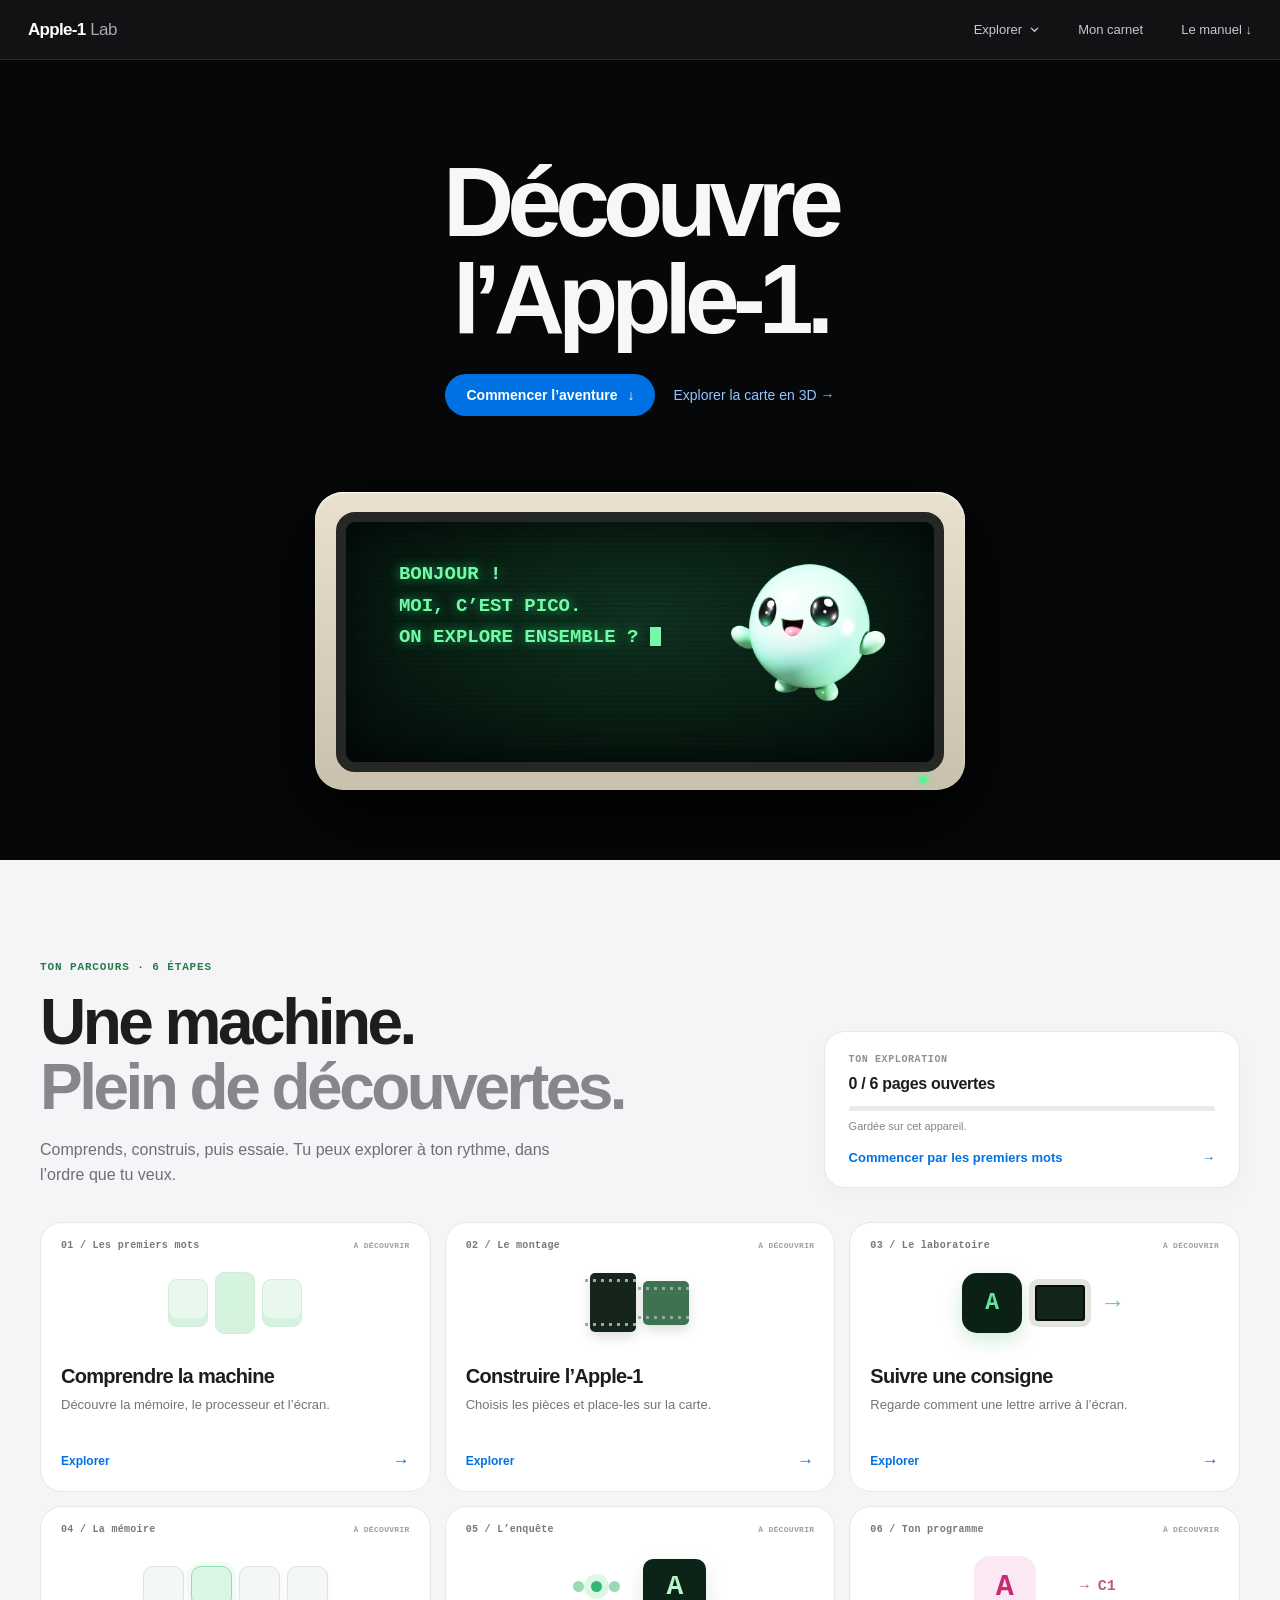
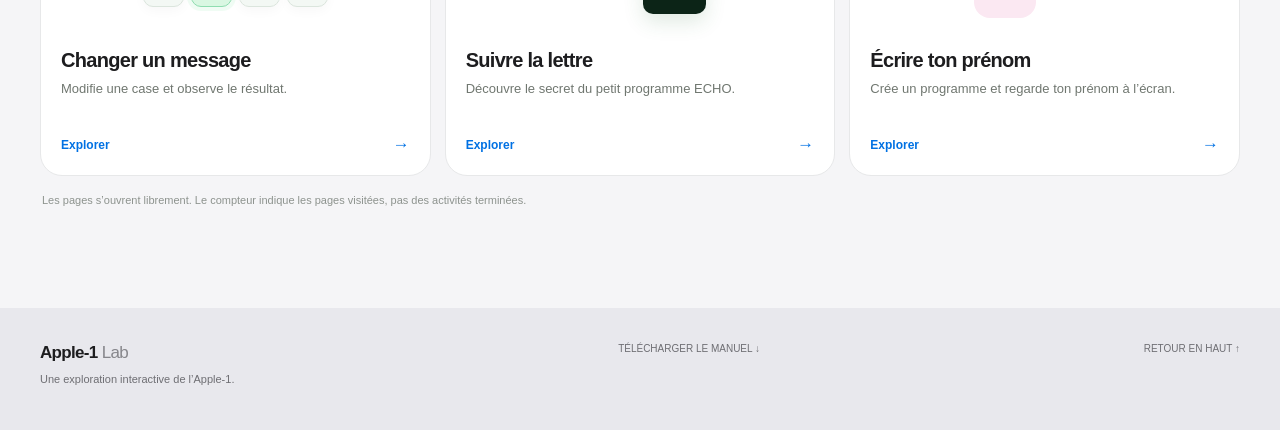
==== commit 4c7d3203: "Update Site source" ====
--- a/index.html
+++ b/index.html
@@ -1,4 +1,3 @@
 <!doctype html>
-<html lang="fr"><head><meta charset="utf-8"><meta name="viewport" content="width=device-width,initial-scale=1"><meta name="theme-color" content="#f5f5f7"><meta name="description" content="Explorez l'Apple-1 en 3D et découvrez le 6502 instruction par instruction."><title>La machine — Apple-1 Lab</title><link rel="preconnect" href="https://fonts.googleapis.com"><link rel="preconnect" href="https://fonts.gstatic.com" crossorigin><link href="https://fonts.googleapis.com/css2?family=DM+Mono:wght@400;500&family=DM+Sans:wght@400;500;600;700&family=Playfair+Display:wght@500;600&display=swap" rel="stylesheet"><link rel="stylesheet" href="style.css"><link rel="stylesheet" href="adventure.css?v=8"><link rel="stylesheet" href="pico.css?v=7"><link rel="stylesheet" href="pico3d.css?v=3"><link rel="stylesheet" href="journey.css?v=3"><link rel="stylesheet" href="guide.css"><link rel="stylesheet" href="assembly.css?v=2"><link rel="stylesheet" href="hack.css"></head>
-<body><header class="topbar"><a class="brand" href="index.html"><span>Apple-1 <b>Lab</b></span></a><nav aria-label="Navigation principale"><a href="index.html" aria-current="page">La machine</a><a href="carte.html">La carte</a><a href="guide.html">Bien commencer</a><a href="montage.html">Le montage</a><a href="laboratoire.html">Le laboratoire</a><a href="memoire.html">La mémoire</a><a href="enquete.html">L’enquête</a><a href="prenom.html">Ton prénom</a><a href="carnet.html">Mon carnet</a><a class="manual-link" href="apple1-manual.pdf" download>Le manuel ↓</a></nav></header><main id="top" class="page-content"><section class="story-hero" aria-labelledby="story-title"><h1 id="story-title">Découvre<br>l’Apple‑1.</h1><div class="story-actions"><a href="carte.html">Commencer l’aventure <span aria-hidden="true">↓</span></a><a href="#explorer">Explorer la carte en 3D →</a></div><div class="story-terminal" aria-label="Pico t’accueille dans un écran d’ordinateur ancien"><div class="intro-screen"><p class="terminal-text">BONJOUR !<br>MOI, C’EST PICO.<br>ON EXPLORE ENSEMBLE ? <span class="terminal-cursor" aria-hidden="true"></span></p><div class="story-pico" id="pico-hero"></div></div><span class="terminal-led" aria-hidden="true"></span></div></section><section id="voyage" aria-label="Les étapes de ton aventure"></section><div class="story-board-head"><div class="section-line"><span>LA MACHINE</span><span>À EXPLORER EN 3D</span></div><h2>Une carte. Plein de secrets.</h2><p>Chaque pièce a un rôle. Choisis-en une et Pico t’explique ce qu’elle fait.</p></div><section class="hero" id="explorer"><div class="hero-copy"><div class="eyebrow">LA CARTE EN 3D</div><h2>Approche-toi.<br><em>Observe.</em></h2><p>Fais tourner la carte, puis touche une pièce pour découvrir son rôle.</p><div class="hero-actions"><a href="laboratoire.html" class="primary">Essayer le laboratoire <span>↓</span></a><button class="text-button" id="explore-btn">Voir les composants <span>↗</span></button></div></div><div class="hero-scene"><div class="scene-head"><span>MAQUETTE 3D PÉDAGOGIQUE</span></div><div id="scene" aria-label="Maquette tridimensionnelle interactive de l’Apple-1"><div class="scene-loading">Chargement de la maquette 3D…</div></div><svg class="scene-pointer" id="scene-pointer" aria-hidden="true" hidden><line id="scene-pointer-shadow" x1="0" y1="0" x2="0" y2="0"></line><line id="scene-pointer-line" x1="0" y1="0" x2="0" y2="0"></line></svg><span class="scene-marker" id="scene-marker" aria-hidden="true" hidden></span><div class="scene-info" id="scene-info" hidden><span class="scene-connector-anchor" aria-hidden="true"></span><div class="scene-info-header"><span class="scene-info-kicker">PICO T’EXPLIQUE</span><span class="component-count" id="component-count">01 / 05</span></div><strong id="scene-info-title" aria-live="polite"></strong><p id="scene-info-text"></p><div class="component-navigation"><button id="component-prev" type="button" aria-label="Composant précédent"><span aria-hidden="true">←</span> Précédent</button><button id="component-next" type="button" aria-label="Composant suivant">Suivant <span aria-hidden="true">→</span></button></div></div><button id="scene-overview" class="scene-overview" type="button" hidden>↖ &nbsp; Vue générale</button><div class="scene-bottom"><span>Glissez pour faire pivoter · Cliquez sur un composant</span></div></div></section>
-<section class="components wrap" id="composants"><div class="section-line"><span>LA MACHINE</span><span>LES COMPOSANTS</span></div><div class="components-grid"><div class="component-lead"><h2>À l’intérieur<br>de la machine.</h2><p>Choisissez un élément pour découvrir son rôle dans la machine.</p></div><div class="component-tabs" role="tablist" aria-label="Composants"><button class="component-tab active" data-component="cpu">01 <span>Le processeur</span> ↗</button><button class="component-tab" data-component="ram">02 <span>La mémoire vive</span> ↗</button><button class="component-tab" data-component="rom">03 <span>Le moniteur</span> ↗</button><button class="component-tab" data-component="video">04 <span>Le terminal vidéo</span> ↗</button><button class="component-tab" data-component="power">05 <span>L’alimentation</span> ↗</button></div><article class="component-detail"><span class="detail-kicker" id="detail-kicker">01 / LE CERVEAU</span><div class="detail-symbol" id="detail-symbol">⌘</div><h3 id="detail-title">MOS 6502</h3><p id="detail-text">C’est la partie qui suit les consignes du programme, une par une.</p><span class="detail-foot" id="detail-foot">8 BITS · 1.023 MHZ</span></article></div></section></main><footer><div class="wrap footer-inner"><div><div class="brand footer-brand"><span>Apple-1 <b>Lab</b></span></div><p>Une exploration interactive de l’Apple-1.</p></div><div><a href="apple1-manual.pdf" download>TÉLÉCHARGER LE MANUEL ↓</a></div><a href="#top">RETOUR EN HAUT ↑</a></div></footer><script type="module" src="app.js?v=4"></script><script type="module" src="experience.js?v=12"></script></body></html>
+<html lang="fr"><head><meta charset="utf-8"><meta name="viewport" content="width=device-width,initial-scale=1"><meta name="theme-color" content="#f5f5f7"><meta name="description" content="Explorez l'Apple-1 en 3D et découvrez le 6502 instruction par instruction."><title>La machine — Apple-1 Lab</title><link rel="preconnect" href="https://fonts.googleapis.com"><link rel="preconnect" href="https://fonts.gstatic.com" crossorigin><link href="https://fonts.googleapis.com/css2?family=DM+Mono:wght@400;500&family=DM+Sans:wght@400;500;600;700&family=Playfair+Display:wght@500;600&display=swap" rel="stylesheet"><link rel="stylesheet" href="style.css"><link rel="stylesheet" href="adventure.css?v=9"><link rel="stylesheet" href="pico.css?v=7"><link rel="stylesheet" href="pico3d.css?v=3"><link rel="stylesheet" href="journey.css?v=3"><link rel="stylesheet" href="guide.css"><link rel="stylesheet" href="assembly.css?v=2"><link rel="stylesheet" href="hack.css"><link rel="stylesheet" href="site-nav.css?v=1"><script src="site-nav.js?v=1" defer></script></head>
+<body><header class="topbar"><a class="brand" href="index.html" aria-label="Apple-1 Lab, accueil"><span>Apple-1<b>Lab</b></span></a><nav class="site-nav" aria-label="Navigation principale"><details class="site-menu"><summary>Explorer <svg viewBox="0 0 12 12" fill="none" aria-hidden="true"><path d="M2.5 4.5 6 8l3.5-3.5" stroke="currentColor" stroke-width="1.5" stroke-linecap="round" stroke-linejoin="round"/></svg></summary><div class="site-menu-panel"><div class="site-menu-grid"><div><span class="site-menu-label">Découvrir</span><a href="carte-3d.html">La carte en 3D</a><a href="carte.html">La carte des découvertes</a><a href="guide.html">Bien commencer</a></div><div><span class="site-menu-label">Les ateliers</span><a href="montage.html">Le montage</a><a href="laboratoire.html">Le laboratoire</a><a href="memoire.html">La mémoire</a><a href="enquete.html">L’enquête</a><a href="prenom.html">Ton prénom</a></div></div></div></details><a href="carnet.html">Mon carnet</a><a class="nav-manual" href="apple1-manual.pdf" download>Le manuel ↓</a></nav></header><main id="top" class="page-content"><section class="story-hero" aria-labelledby="story-title"><h1 id="story-title">Découvre<br>l’Apple‑1.</h1><div class="story-actions"><a href="carte.html">Commencer l’aventure <span aria-hidden="true">↓</span></a><a href="carte-3d.html">Explorer la carte en 3D →</a></div><div class="story-terminal" aria-label="Pico t’accueille dans un écran d’ordinateur ancien"><div class="intro-screen"><p class="terminal-text">BONJOUR !<br>MOI, C’EST PICO.<br>ON EXPLORE ENSEMBLE ? <span class="terminal-cursor" aria-hidden="true"></span></p><div class="story-pico" id="pico-hero"></div></div><span class="terminal-led" aria-hidden="true"></span></div></section><section id="voyage" aria-label="Les étapes de ton aventure"></section></main><footer><div class="wrap footer-inner"><div><div class="brand footer-brand"><span>Apple-1 <b>Lab</b></span></div><p>Une exploration interactive de l’Apple-1.</p></div><div><a href="apple1-manual.pdf" download>TÉLÉCHARGER LE MANUEL ↓</a></div><a href="#top">RETOUR EN HAUT ↑</a></div></footer><script type="module" src="app.js?v=4"></script><script type="module" src="experience.js?v=12"></script></body></html>
--- a/adventure.css
+++ b/adventure.css
@@ -1,5 +1,5 @@
 /* An inviting first step; the detailed workbenches keep their familiar layout. */
-.topbar{background:#111214;color:#f5f5f7;border-color:#ffffff1a}.topbar .brand,.topbar nav a[aria-current="page"]{color:#fff}.topbar .brand b{color:#92949a}.topbar nav a{color:#c8c8cd}.topbar nav .manual-link{color:#8ebeff}.topbar nav a:hover{color:#fff}.story-hero{background:#060708;color:#f6f7f8;text-align:center;padding:76px 20px 70px;overflow:hidden}.story-eyebrow{font-size:12px;font-weight:700;letter-spacing:.04em;color:#5df5a3}.story-hero h1{font-size:clamp(48px,7.7vw,100px);line-height:.98;letter-spacing:-.07em;margin:18px auto 20px;max-width:940px;font-weight:700}.story-lead{color:#a8a9ae;font-size:clamp(15px,1.6vw,19px);line-height:1.5;max-width:590px;margin:0 auto}.story-actions{display:flex;justify-content:center;align-items:center;gap:18px;flex-wrap:wrap;margin:27px 0 76px}.story-actions a:first-child{display:inline-flex;border-radius:999px;background:#0071e3;color:#fff;padding:13px 21px;font-size:14px;font-weight:600}.story-actions a:first-child:hover{background:#1683ed}.story-actions a:last-child{font-size:14px;color:#8fc7ff}.story-terminal{width:min(650px,94%);margin:0 auto;padding:20px 21px 18px;background:linear-gradient(#e9e0cd,#c9c1ad);border-radius:28px;box-shadow:0 24px 75px #000,inset 0 1px 2px #fff;position:relative}.intro-screen{position:relative;min-height:260px;overflow:hidden;text-align:left;border:10px solid #252725;border-radius:19px;background:radial-gradient(ellipse at 50% 40%,#103221,#06170f 70%,#030b07);box-shadow:inset 0 0 40px #0009}.intro-screen:after{content:'';position:absolute;inset:0;background:repeating-linear-gradient(transparent 0 3px,#0002 4px 5px);pointer-events:none}.terminal-text{position:relative;z-index:1;max-width:75%;margin:37px 0 35px 9%;white-space:pre-line;font:600 clamp(13px,2vw,19px)/1.65 ui-monospace,SFMono-Regular,monospace;color:#74f9a6;text-shadow:0 0 12px #2dff87a0}.terminal-cursor{display:inline-block;width:11px;height:19px;background:#77f8a8;vertical-align:middle;animation:terminal-blink 1.1s steps(2) infinite}.story-pico{position:absolute;right:6%;bottom:14%;z-index:2}.terminal-led{position:absolute;right:38px;bottom:7px;width:7px;height:7px;background:#4cf892;border-radius:50%;box-shadow:0 0 10px #38ff88}.story-caption{margin:23px 0 0;color:#999ca1;font-size:12px}.story-caption span{padding:0 8px;color:#51545a}.story-board-head{width:min(1380px,calc(100% - 80px));margin:90px auto 0}.story-board-head .section-line{border-color:#d2d2d7}.story-board-head h2{font-size:clamp(34px,4vw,58px);line-height:1.06;letter-spacing:-.055em;margin:30px 0 8px}.story-board-head p{font-size:15px;line-height:1.55;color:#6e6e73;max-width:600px;margin:0}.hero{margin-top:24px}.components{padding-top:65px}.page-pico{max-width:1380px;width:calc(100% - 80px);margin:30px auto 0}.page-pico:empty{display:none}.page-pico+main .lab{padding-top:28px}@keyframes terminal-blink{50%{opacity:0}}@media(max-width:700px){.story-hero{padding:56px 16px 55px}.story-hero h1{font-size:52px}.story-actions{margin-bottom:52px}.story-terminal{width:100%;padding:13px 13px 15px;border-radius:20px}.intro-screen{min-height:210px;border-width:7px}.terminal-text{margin-top:28px;max-width:75%;font-size:12px}.story-caption{font-size:11px}.story-board-head,.page-pico{width:calc(100% - 28px)}.story-board-head{margin-top:65px}.story-board-head h2{margin-top:22px}.page-pico{margin-top:22px}}@media(prefers-reduced-motion:reduce){.terminal-cursor{animation:none}}
+.topbar{background:#111214;color:#f5f5f7;border-color:#ffffff1a}.topbar .brand,.topbar nav a[aria-current="page"]{color:#fff}.topbar .brand b{color:#92949a}.topbar nav a{color:#c8c8cd}.topbar nav .manual-link{color:#8ebeff}.topbar nav a:hover{color:#fff}.story-hero{background:#060708;color:#f6f7f8;text-align:center;padding:76px 20px 70px;overflow:hidden}.story-eyebrow{font-size:12px;font-weight:700;letter-spacing:.04em;color:#5df5a3}.story-hero h1{font-size:clamp(48px,7.7vw,100px);line-height:.98;letter-spacing:-.07em;margin:18px auto 20px;max-width:940px;font-weight:700}.story-lead{color:#a8a9ae;font-size:clamp(15px,1.6vw,19px);line-height:1.5;max-width:590px;margin:0 auto}.story-actions{display:flex;justify-content:center;align-items:center;gap:18px;flex-wrap:wrap;margin:27px 0 76px}.story-actions a:first-child{display:inline-flex;align-items:center;gap:10px;border-radius:999px;background:#0071e3;color:#fff;padding:13px 21px;font-size:14px;font-weight:600}.story-actions a:first-child:hover{background:#1683ed}.story-actions a:last-child{font-size:14px;color:#8fc7ff}.story-terminal{width:min(650px,94%);margin:0 auto;padding:20px 21px 18px;background:linear-gradient(#e9e0cd,#c9c1ad);border-radius:28px;box-shadow:0 24px 75px #000,inset 0 1px 2px #fff;position:relative}.intro-screen{position:relative;min-height:260px;overflow:hidden;text-align:left;border:10px solid #252725;border-radius:19px;background:radial-gradient(ellipse at 50% 40%,#103221,#06170f 70%,#030b07);box-shadow:inset 0 0 40px #0009}.intro-screen:after{content:'';position:absolute;inset:0;background:repeating-linear-gradient(transparent 0 3px,#0002 4px 5px);pointer-events:none}.terminal-text{position:relative;z-index:1;max-width:75%;margin:37px 0 35px 9%;white-space:pre-line;font:600 clamp(13px,2vw,19px)/1.65 ui-monospace,SFMono-Regular,monospace;color:#74f9a6;text-shadow:0 0 12px #2dff87a0}.terminal-cursor{display:inline-block;width:11px;height:19px;background:#77f8a8;vertical-align:middle;animation:terminal-blink 1.1s steps(2) infinite}.story-pico{position:absolute;right:6%;bottom:14%;z-index:2}.terminal-led{position:absolute;right:38px;bottom:7px;width:7px;height:7px;background:#4cf892;border-radius:50%;box-shadow:0 0 10px #38ff88}.story-caption{margin:23px 0 0;color:#999ca1;font-size:12px}.story-caption span{padding:0 8px;color:#51545a}.story-board-head{width:min(1380px,calc(100% - 80px));margin:90px auto 0}.story-board-head .section-line{border-color:#d2d2d7}.story-board-head h2{font-size:clamp(34px,4vw,58px);line-height:1.06;letter-spacing:-.055em;margin:30px 0 8px}.story-board-head p{font-size:15px;line-height:1.55;color:#6e6e73;max-width:600px;margin:0}.hero{margin-top:24px}.components{padding-top:65px}.page-pico{max-width:1380px;width:calc(100% - 80px);margin:30px auto 0}.page-pico:empty{display:none}.page-pico+main .lab{padding-top:28px}@keyframes terminal-blink{50%{opacity:0}}@media(max-width:700px){.story-hero{padding:56px 16px 55px}.story-hero h1{font-size:52px}.story-actions{margin-bottom:52px}.story-terminal{width:100%;padding:13px 13px 15px;border-radius:20px}.intro-screen{min-height:210px;border-width:7px}.terminal-text{margin-top:28px;max-width:75%;font-size:12px}.story-caption{font-size:11px}.story-board-head,.page-pico{width:calc(100% - 28px)}.story-board-head{margin-top:65px}.story-board-head h2{margin-top:22px}.page-pico{margin-top:22px}}@media(prefers-reduced-motion:reduce){.terminal-cursor{animation:none}}
 .hero-copy h2{font-size:clamp(42px,4.5vw,66px);line-height:1.02;letter-spacing:-.055em;margin:15px 0 18px}.hero-copy h2 em{font-style:normal;color:#86868b}
 .flow-preview{display:flex;align-items:center;gap:16px;margin:20px 0 0;padding:14px 16px;border-radius:15px;background:#f5f5f7}.flow-preview>span{flex:1;font-size:10px;letter-spacing:.06em;color:#6e6e73;font-weight:700}.flow-preview-screen{min-width:150px;min-height:53px;padding:12px 14px;background:#0b1d12;border:4px solid #d4d7cf;border-radius:10px;color:#9ff6b2;font:600 15px/1.3 ui-monospace,monospace;display:flex;align-items:flex-start;box-shadow:inset 0 0 12px #0009}.flow-preview-screen pre{font:inherit;margin:0;white-space:pre-wrap;word-break:break-all}.flow-preview-screen span{animation:terminal-blink 1s steps(2) infinite}.code-reveal{margin-top:18px;background:#fff;border:1px solid #e8e8ed;border-radius:20px;overflow:hidden}.code-reveal>summary{display:flex;justify-content:space-between;align-items:center;gap:20px;cursor:pointer;list-style:none;padding:21px 24px;color:#1d1d1f;font-size:15px;font-weight:650}.code-reveal>summary::-webkit-details-marker{display:none}.code-reveal>summary span:last-child{font-size:24px;line-height:1;color:#0071e3}.code-reveal[open]>summary span:last-child{transform:rotate(45deg)}.code-reveal-help{margin:0;padding:0 24px 18px;color:#6e6e73;font-size:13px;line-height:1.5}.code-reveal .workbench{border-left:0;border-right:0;border-bottom:0;border-radius:0;box-shadow:none}@media(max-width:500px){.flow-preview{align-items:flex-start;flex-direction:column}.flow-preview-screen{width:100%}}@media(prefers-reduced-motion:reduce){.flow-preview-screen span{animation:none}}
 /* Keep Pico visible in the first screen on typical laptop displays. */
--- a/site-nav.css
+++ b/site-nav.css
@@ -0,0 +1,23 @@
+/* A compact navigation that leaves room for the experience. */
+.topbar{height:60px;min-height:60px;padding:0 max(28px,calc((100vw - 1380px)/2));display:flex;flex-direction:row;align-items:center;gap:24px;overflow:visible;z-index:20}
+.topbar .brand{padding:0;flex:none;color:#fff;font-size:17px;letter-spacing:-.04em}
+.topbar .brand b{margin-left:.28em;color:#a7a8ad;font-weight:500}
+.topbar .site-nav{width:auto;max-width:none;overflow:visible;display:flex;align-items:center;gap:clamp(18px,3vw,38px);padding:0;font-size:13px}
+.topbar .site-nav>a,.topbar .site-nav>a:first-child,.topbar .site-nav>a:nth-child(3),.topbar .site-nav>a:nth-child(4){display:inline-flex;align-items:center;flex:none;color:#c8c8cd;white-space:nowrap}
+.topbar .site-nav>a:hover,.topbar .site-nav>a[aria-current="page"]{color:#fff}
+.topbar .site-nav .nav-manual{color:#a6cfff}
+.site-menu{position:relative;color:#c8c8cd}
+.site-menu summary{display:flex;align-items:center;gap:7px;padding:20px 0;cursor:pointer;list-style:none;user-select:none}
+.site-menu summary::-webkit-details-marker{display:none}
+.site-menu summary:hover,.site-menu[open] summary{color:#fff}
+.site-menu summary:focus-visible{outline:3px solid #80bfff;outline-offset:4px;border-radius:3px}
+.site-menu summary svg{width:11px;height:11px;transition:transform .2s}
+.site-menu[open] summary svg{transform:rotate(180deg)}
+.site-menu-panel{position:absolute;right:-100px;top:calc(100% - 3px);width:min(510px,calc(100vw - 32px));padding:22px;background:#1d1e20;border:1px solid #ffffff1a;border-radius:19px;box-shadow:0 18px 50px #0005;color:#fff}
+.site-menu-grid{display:grid;grid-template-columns:1fr 1fr;gap:28px}
+.site-menu-label{display:block;margin:0 0 9px;color:#8d9096;font-size:10px;font-weight:700;letter-spacing:.08em;text-transform:uppercase}
+.topbar nav .site-menu-panel a,.topbar nav .site-menu-panel a:first-child,.topbar nav .site-menu-panel a:nth-child(3),.topbar nav .site-menu-panel a:nth-child(4){display:block;padding:9px 10px;margin:0 -10px;border-radius:8px;color:#ebebed;font-size:13px;font-weight:500;white-space:normal;line-height:1.25}
+.topbar nav .site-menu-panel a:hover,.topbar nav .site-menu-panel a[aria-current="page"]{background:#ffffff10;color:#fff}
+@media(max-width:700px){.topbar{height:58px;min-height:58px;padding:0 16px;gap:12px}.topbar .brand{padding:0;font-size:15px}.topbar .site-nav{gap:16px;padding:0;font-size:12px}.site-menu summary{padding:19px 0}.site-menu-panel{position:fixed;top:61px;right:12px;width:calc(100vw - 24px);padding:20px}.site-menu-grid{gap:17px}.topbar nav .site-menu-panel a{font-size:12px}.topbar .site-nav .nav-manual{font-size:0}.topbar .site-nav .nav-manual::after{content:'Manuel';font-size:12px}}
+@media(max-width:360px){.topbar .site-nav{gap:11px}.topbar .brand{font-size:14px}.topbar .site-nav>a{font-size:11px}.topbar .site-nav .nav-manual::after{font-size:11px}}
+@media(prefers-reduced-motion:reduce){.site-menu summary svg{transition:none}}
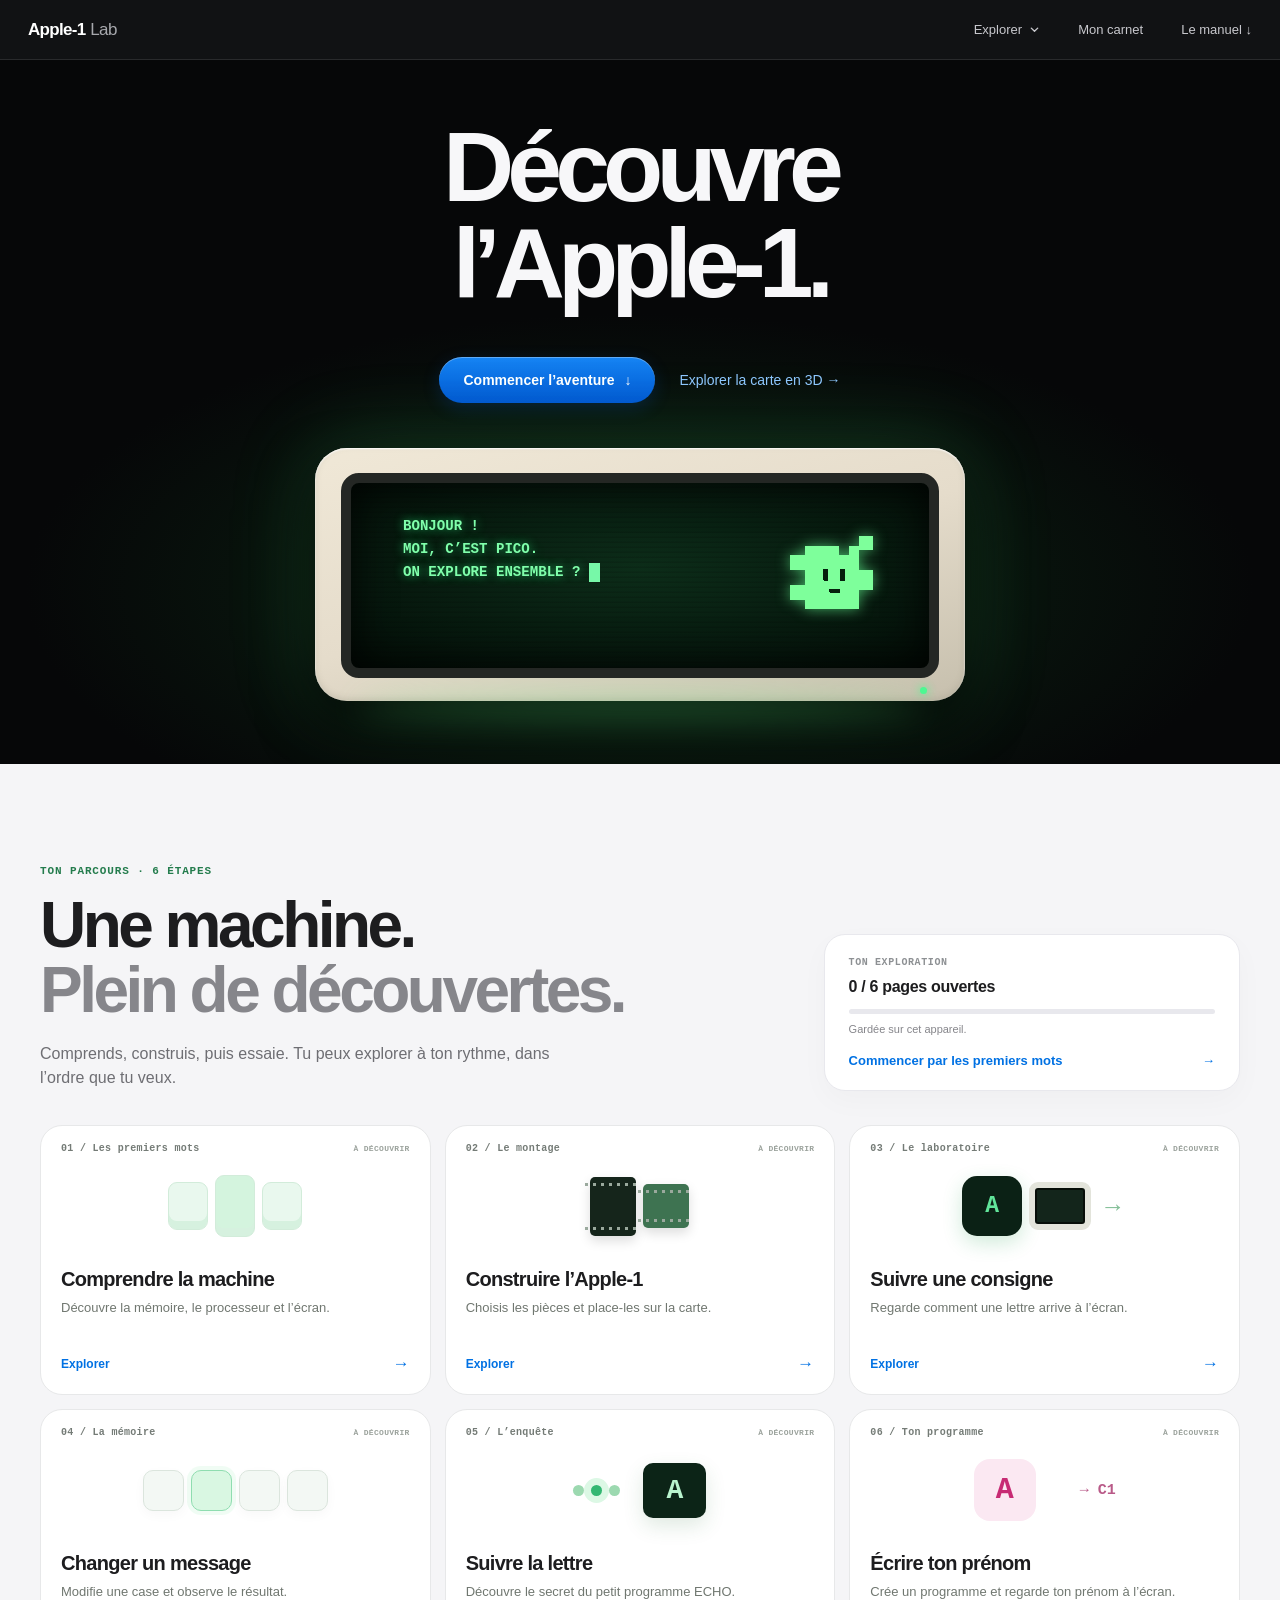
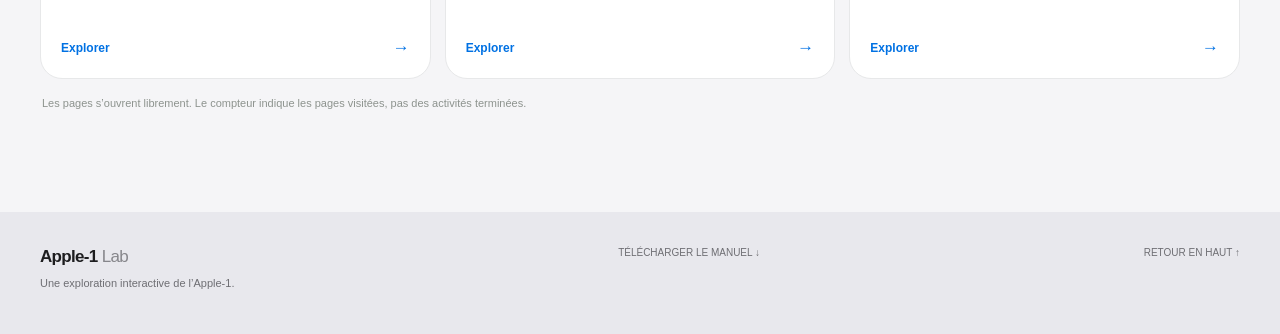
==== commit bd3cc135: "Update Site source" ====
--- a/index.html
+++ b/index.html
@@ -1,3 +1,3 @@
 <!doctype html>
-<html lang="fr"><head><meta charset="utf-8"><meta name="viewport" content="width=device-width,initial-scale=1"><meta name="theme-color" content="#f5f5f7"><meta name="description" content="Explorez l'Apple-1 en 3D et découvrez le 6502 instruction par instruction."><title>La machine — Apple-1 Lab</title><link rel="preconnect" href="https://fonts.googleapis.com"><link rel="preconnect" href="https://fonts.gstatic.com" crossorigin><link href="https://fonts.googleapis.com/css2?family=DM+Mono:wght@400;500&family=DM+Sans:wght@400;500;600;700&family=Playfair+Display:wght@500;600&display=swap" rel="stylesheet"><link rel="stylesheet" href="style.css"><link rel="stylesheet" href="adventure.css?v=9"><link rel="stylesheet" href="pico.css?v=7"><link rel="stylesheet" href="pico3d.css?v=3"><link rel="stylesheet" href="journey.css?v=3"><link rel="stylesheet" href="guide.css"><link rel="stylesheet" href="assembly.css?v=2"><link rel="stylesheet" href="hack.css"><link rel="stylesheet" href="site-nav.css?v=1"><script src="site-nav.js?v=1" defer></script></head>
-<body><header class="topbar"><a class="brand" href="index.html" aria-label="Apple-1 Lab, accueil"><span>Apple-1<b>Lab</b></span></a><nav class="site-nav" aria-label="Navigation principale"><details class="site-menu"><summary>Explorer <svg viewBox="0 0 12 12" fill="none" aria-hidden="true"><path d="M2.5 4.5 6 8l3.5-3.5" stroke="currentColor" stroke-width="1.5" stroke-linecap="round" stroke-linejoin="round"/></svg></summary><div class="site-menu-panel"><div class="site-menu-grid"><div><span class="site-menu-label">Découvrir</span><a href="carte-3d.html">La carte en 3D</a><a href="carte.html">La carte des découvertes</a><a href="guide.html">Bien commencer</a></div><div><span class="site-menu-label">Les ateliers</span><a href="montage.html">Le montage</a><a href="laboratoire.html">Le laboratoire</a><a href="memoire.html">La mémoire</a><a href="enquete.html">L’enquête</a><a href="prenom.html">Ton prénom</a></div></div></div></details><a href="carnet.html">Mon carnet</a><a class="nav-manual" href="apple1-manual.pdf" download>Le manuel ↓</a></nav></header><main id="top" class="page-content"><section class="story-hero" aria-labelledby="story-title"><h1 id="story-title">Découvre<br>l’Apple‑1.</h1><div class="story-actions"><a href="carte.html">Commencer l’aventure <span aria-hidden="true">↓</span></a><a href="carte-3d.html">Explorer la carte en 3D →</a></div><div class="story-terminal" aria-label="Pico t’accueille dans un écran d’ordinateur ancien"><div class="intro-screen"><p class="terminal-text">BONJOUR !<br>MOI, C’EST PICO.<br>ON EXPLORE ENSEMBLE ? <span class="terminal-cursor" aria-hidden="true"></span></p><div class="story-pico" id="pico-hero"></div></div><span class="terminal-led" aria-hidden="true"></span></div></section><section id="voyage" aria-label="Les étapes de ton aventure"></section></main><footer><div class="wrap footer-inner"><div><div class="brand footer-brand"><span>Apple-1 <b>Lab</b></span></div><p>Une exploration interactive de l’Apple-1.</p></div><div><a href="apple1-manual.pdf" download>TÉLÉCHARGER LE MANUEL ↓</a></div><a href="#top">RETOUR EN HAUT ↑</a></div></footer><script type="module" src="app.js?v=4"></script><script type="module" src="experience.js?v=12"></script></body></html>
+<html lang="fr"><head><meta charset="utf-8"><meta name="viewport" content="width=device-width,initial-scale=1"><meta name="theme-color" content="#f5f5f7"><meta name="description" content="Explorez l'Apple-1 en 3D et découvrez le 6502 instruction par instruction."><title>La machine — Apple-1 Lab</title><link rel="preconnect" href="https://fonts.googleapis.com"><link rel="preconnect" href="https://fonts.gstatic.com" crossorigin><link href="https://fonts.googleapis.com/css2?family=DM+Mono:wght@400;500&family=DM+Sans:wght@400;500;600;700&family=Playfair+Display:wght@500;600&display=swap" rel="stylesheet"><link rel="stylesheet" href="style.css"><link rel="stylesheet" href="adventure.css?v=10"><link rel="stylesheet" href="pico.css?v=7"><link rel="stylesheet" href="pico3d.css?v=3"><link rel="stylesheet" href="journey.css?v=3"><link rel="stylesheet" href="guide.css"><link rel="stylesheet" href="assembly.css?v=2"><link rel="stylesheet" href="hack.css"><link rel="stylesheet" href="site-nav.css?v=1"><script src="site-nav.js?v=1" defer></script></head>
+<body><header class="topbar"><a class="brand" href="index.html" aria-label="Apple-1 Lab, accueil"><span>Apple-1<b>Lab</b></span></a><nav class="site-nav" aria-label="Navigation principale"><details class="site-menu"><summary>Explorer <svg viewBox="0 0 12 12" fill="none" aria-hidden="true"><path d="M2.5 4.5 6 8l3.5-3.5" stroke="currentColor" stroke-width="1.5" stroke-linecap="round" stroke-linejoin="round"/></svg></summary><div class="site-menu-panel"><div class="site-menu-grid"><div><span class="site-menu-label">Découvrir</span><a href="carte-3d.html">La carte en 3D</a><a href="carte.html">La carte des découvertes</a><a href="guide.html">Bien commencer</a></div><div><span class="site-menu-label">Les ateliers</span><a href="montage.html">Le montage</a><a href="laboratoire.html">Le laboratoire</a><a href="memoire.html">La mémoire</a><a href="enquete.html">L’enquête</a><a href="prenom.html">Ton prénom</a></div></div></div></details><a href="carnet.html">Mon carnet</a><a class="nav-manual" href="apple1-manual.pdf" download>Le manuel ↓</a></nav></header><main id="top" class="page-content"><section class="story-hero" aria-labelledby="story-title"><h1 id="story-title">Découvre<br>l’Apple‑1.</h1><div class="story-actions"><a href="carte.html">Commencer l’aventure <span aria-hidden="true">↓</span></a><a href="carte-3d.html">Explorer la carte en 3D →</a></div><div class="story-terminal" aria-label="Pico t’accueille dans un écran d’ordinateur ancien"><div class="intro-screen"><p class="terminal-text">BONJOUR !<br>MOI, C’EST PICO.<br>ON EXPLORE ENSEMBLE ? <span class="terminal-cursor" aria-hidden="true"></span></p><svg class="pixel-pico" viewBox="0 0 100 100" aria-hidden="true" shape-rendering="crispEdges"><path class="pixel-pico-body" d="M20 20H55V30H65V20H75V10H90V25H75V45H90V65H75V85H20V75H5V60H20V45H5V30H20Z"/><g class="pixel-pico-eyes"><rect x="39" y="44" width="5" height="12" rx="1"/><rect x="56" y="44" width="5" height="12" rx="1"/></g><rect class="pixel-pico-mouth" x="45" y="64" width="11" height="4" rx="1"/></svg></div><span class="terminal-led" aria-hidden="true"></span></div></section><section id="voyage" aria-label="Les étapes de ton aventure"></section></main><footer><div class="wrap footer-inner"><div><div class="brand footer-brand"><span>Apple-1 <b>Lab</b></span></div><p>Une exploration interactive de l’Apple-1.</p></div><div><a href="apple1-manual.pdf" download>TÉLÉCHARGER LE MANUEL ↓</a></div><a href="#top">RETOUR EN HAUT ↑</a></div></footer><script type="module" src="app.js?v=4"></script><script type="module" src="experience.js?v=12"></script></body></html>
--- a/adventure.css
+++ b/adventure.css
@@ -9,3 +9,21 @@
 .story-pico .pico--hero{--pico-size:180px}@media(max-width:600px){.story-pico .pico--hero{--pico-size:138px}}
 @media (min-width:701px) and (max-height:850px){.story-pico .pico--hero{--pico-size:145px}}
 @media(min-width:901px) and (max-width:1500px){.topbar nav{overflow-x:auto;gap:18px;padding:10px 0;scrollbar-width:thin}.topbar nav a{flex:none}}
+
+/* The first screen is a quiet, luminous welcome to the Apple-1. */
+.story-hero{background:radial-gradient(ellipse 48% 39% at 50% 75%,#123c20 0%,#09170e 48%,#060708 100%);padding:clamp(55px,6.5vh,78px) 20px clamp(60px,7vh,86px)}
+.story-hero h1{margin:0 auto;color:#f7f7f9}
+.story-actions{margin:clamp(38px,5vh,54px) 0;gap:24px;row-gap:18px}
+.story-actions a:first-child{padding:15px 24px;background:linear-gradient(180deg,#1685f4,#0056d2);box-shadow:inset 0 1px #ffffff50,0 5px 18px #005be532;transition:background .2s ease,box-shadow .2s ease}
+.story-actions a:first-child:hover{background:linear-gradient(180deg,#2996ff,#076ce8);box-shadow:inset 0 1px #ffffff60,0 8px 24px #0071e355}
+.story-actions a:focus-visible{outline:2px solid #a6d4ff;outline-offset:5px}
+.story-terminal{width:min(800px,44vw);min-width:min(650px,100%);padding:25px 26px 23px;border-radius:32px;background:linear-gradient(165deg,#f0e8d7 0%,#e5dccb 50%,#c6bfad 100%);box-shadow:0 25px 55px #000b,0 0 85px #4bea7c38,inset 0 1px 2px #fff,inset 0 -2px 6px #847f7140}
+.story-terminal:after{content:'';position:absolute;z-index:0;left:6%;right:6%;bottom:-16px;height:20px;border-radius:50%;background:#65ff8b;filter:blur(17px);opacity:.32;pointer-events:none}
+.intro-screen{z-index:1;min-height:clamp(205px,14vw,265px);border:10px solid #242724;border-radius:18px;background:radial-gradient(ellipse at 50% 46%,#0c2d19,#06170d 68%,#020b05);box-shadow:inset 0 0 42px #000c}
+.terminal-text{max-width:70%;margin:clamp(25px,2.5vw,38px) 0 30px 9%;font-size:clamp(13px,1.1vw,19px);color:#80ffab;text-shadow:0 0 10px #2dff87a0}
+.pixel-pico{position:absolute;z-index:2;right:8%;top:50%;width:clamp(95px,17%,140px);height:auto;transform:translateY(-50%);overflow:visible;filter:drop-shadow(0 0 7px #64ff95a0);pointer-events:none}
+.pixel-pico-body{fill:#7eff9b}.pixel-pico-eyes,.pixel-pico-mouth{fill:#05200d}.pixel-pico-eyes{transform-box:fill-box;transform-origin:center;animation:pixel-pico-blink 7s infinite}
+@keyframes pixel-pico-blink{0%,46%,48%,100%{transform:scaleY(1)}47%{transform:scaleY(.15)}}
+@media(max-width:700px){.story-hero{padding:54px 16px 62px}.story-hero h1{font-size:clamp(45px,10vw,52px)}.story-actions{margin:36px 0;gap:16px;row-gap:14px}.story-terminal{width:100%;min-width:0;padding:14px 14px 16px;border-radius:23px}.intro-screen{min-height:190px;border-width:7px}.terminal-text{margin:29px 0 26px 7%;max-width:68%;font-size:clamp(10px,2.7vw,13px)}.pixel-pico{right:6%;width:20%;min-width:54px}.terminal-led{right:25px;bottom:6px;width:6px;height:6px}}
+@media(max-width:360px){.story-actions{flex-direction:column}.terminal-text{font-size:10px}}
+@media(prefers-reduced-motion:reduce){.pixel-pico-eyes{animation:none}.story-actions a:first-child{transition:none}}
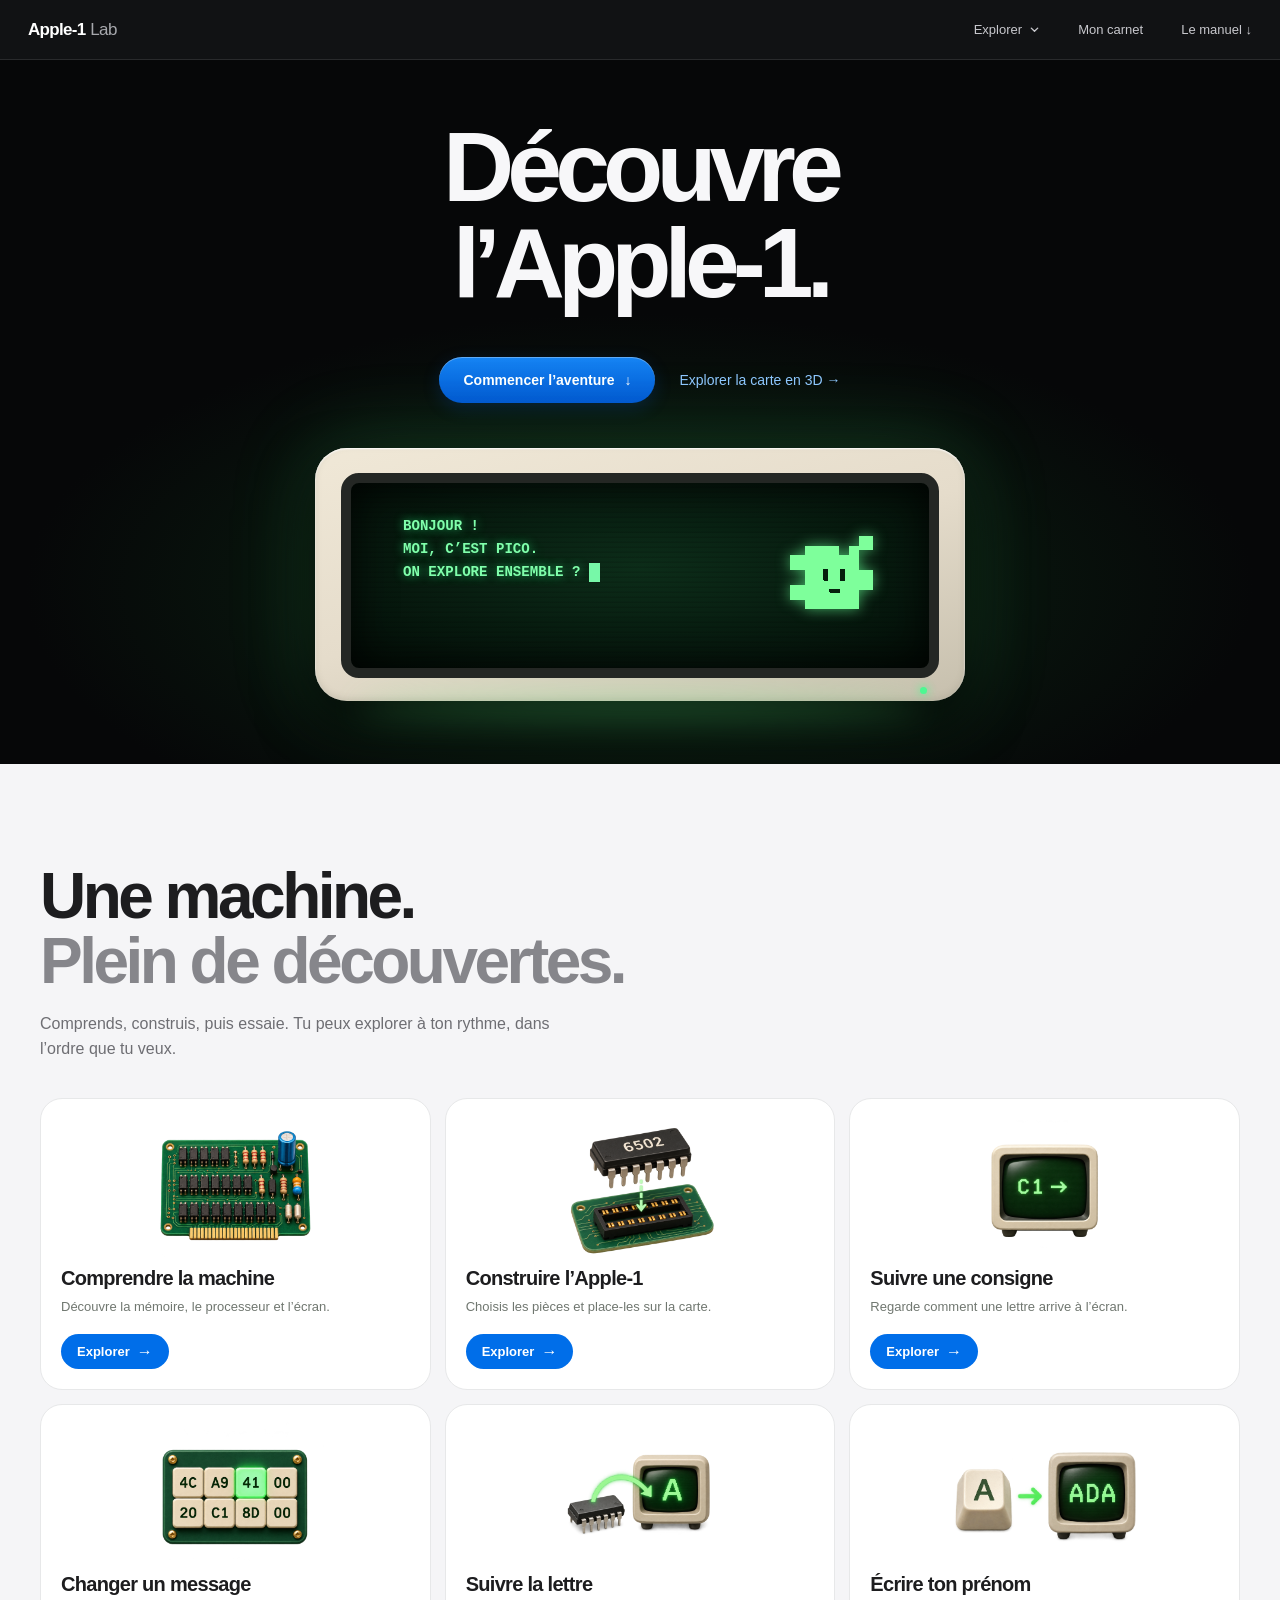
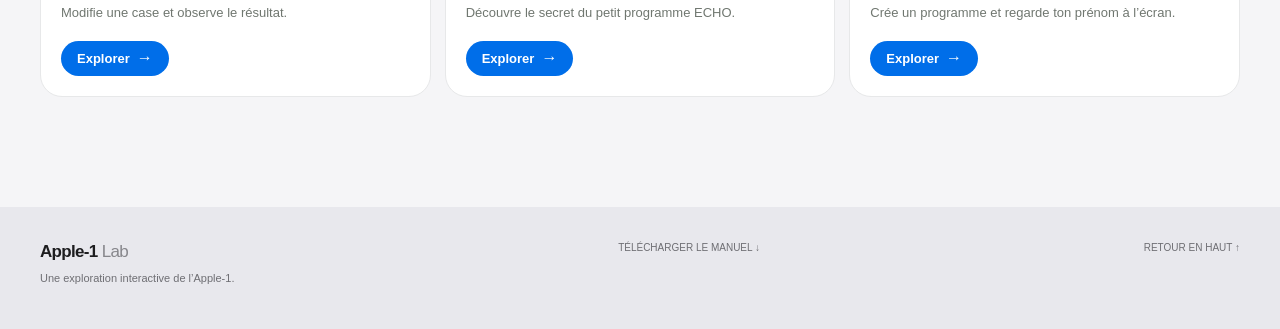
==== commit 4cdfec25: "Update Site source" ====
--- a/index.html
+++ b/index.html
@@ -1,3 +1,3 @@
 <!doctype html>
-<html lang="fr"><head><meta charset="utf-8"><meta name="viewport" content="width=device-width,initial-scale=1"><meta name="theme-color" content="#f5f5f7"><meta name="description" content="Explorez l'Apple-1 en 3D et découvrez le 6502 instruction par instruction."><title>La machine — Apple-1 Lab</title><link rel="preconnect" href="https://fonts.googleapis.com"><link rel="preconnect" href="https://fonts.gstatic.com" crossorigin><link href="https://fonts.googleapis.com/css2?family=DM+Mono:wght@400;500&family=DM+Sans:wght@400;500;600;700&family=Playfair+Display:wght@500;600&display=swap" rel="stylesheet"><link rel="stylesheet" href="style.css"><link rel="stylesheet" href="adventure.css?v=10"><link rel="stylesheet" href="pico.css?v=7"><link rel="stylesheet" href="pico3d.css?v=3"><link rel="stylesheet" href="journey.css?v=3"><link rel="stylesheet" href="guide.css"><link rel="stylesheet" href="assembly.css?v=2"><link rel="stylesheet" href="hack.css"><link rel="stylesheet" href="site-nav.css?v=1"><script src="site-nav.js?v=1" defer></script></head>
-<body><header class="topbar"><a class="brand" href="index.html" aria-label="Apple-1 Lab, accueil"><span>Apple-1<b>Lab</b></span></a><nav class="site-nav" aria-label="Navigation principale"><details class="site-menu"><summary>Explorer <svg viewBox="0 0 12 12" fill="none" aria-hidden="true"><path d="M2.5 4.5 6 8l3.5-3.5" stroke="currentColor" stroke-width="1.5" stroke-linecap="round" stroke-linejoin="round"/></svg></summary><div class="site-menu-panel"><div class="site-menu-grid"><div><span class="site-menu-label">Découvrir</span><a href="carte-3d.html">La carte en 3D</a><a href="carte.html">La carte des découvertes</a><a href="guide.html">Bien commencer</a></div><div><span class="site-menu-label">Les ateliers</span><a href="montage.html">Le montage</a><a href="laboratoire.html">Le laboratoire</a><a href="memoire.html">La mémoire</a><a href="enquete.html">L’enquête</a><a href="prenom.html">Ton prénom</a></div></div></div></details><a href="carnet.html">Mon carnet</a><a class="nav-manual" href="apple1-manual.pdf" download>Le manuel ↓</a></nav></header><main id="top" class="page-content"><section class="story-hero" aria-labelledby="story-title"><h1 id="story-title">Découvre<br>l’Apple‑1.</h1><div class="story-actions"><a href="carte.html">Commencer l’aventure <span aria-hidden="true">↓</span></a><a href="carte-3d.html">Explorer la carte en 3D →</a></div><div class="story-terminal" aria-label="Pico t’accueille dans un écran d’ordinateur ancien"><div class="intro-screen"><p class="terminal-text">BONJOUR !<br>MOI, C’EST PICO.<br>ON EXPLORE ENSEMBLE ? <span class="terminal-cursor" aria-hidden="true"></span></p><svg class="pixel-pico" viewBox="0 0 100 100" aria-hidden="true" shape-rendering="crispEdges"><path class="pixel-pico-body" d="M20 20H55V30H65V20H75V10H90V25H75V45H90V65H75V85H20V75H5V60H20V45H5V30H20Z"/><g class="pixel-pico-eyes"><rect x="39" y="44" width="5" height="12" rx="1"/><rect x="56" y="44" width="5" height="12" rx="1"/></g><rect class="pixel-pico-mouth" x="45" y="64" width="11" height="4" rx="1"/></svg></div><span class="terminal-led" aria-hidden="true"></span></div></section><section id="voyage" aria-label="Les étapes de ton aventure"></section></main><footer><div class="wrap footer-inner"><div><div class="brand footer-brand"><span>Apple-1 <b>Lab</b></span></div><p>Une exploration interactive de l’Apple-1.</p></div><div><a href="apple1-manual.pdf" download>TÉLÉCHARGER LE MANUEL ↓</a></div><a href="#top">RETOUR EN HAUT ↑</a></div></footer><script type="module" src="app.js?v=4"></script><script type="module" src="experience.js?v=12"></script></body></html>
+<html lang="fr"><head><meta charset="utf-8"><meta name="viewport" content="width=device-width,initial-scale=1"><meta name="theme-color" content="#f5f5f7"><meta name="description" content="Explorez l'Apple-1 en 3D et découvrez le 6502 instruction par instruction."><title>La machine — Apple-1 Lab</title><link rel="preconnect" href="https://fonts.googleapis.com"><link rel="preconnect" href="https://fonts.gstatic.com" crossorigin><link href="https://fonts.googleapis.com/css2?family=DM+Mono:wght@400;500&family=DM+Sans:wght@400;500;600;700&family=Playfair+Display:wght@500;600&display=swap" rel="stylesheet"><link rel="stylesheet" href="style.css"><link rel="stylesheet" href="adventure.css?v=10"><link rel="stylesheet" href="pico.css?v=7"><link rel="stylesheet" href="pico3d.css?v=3"><link rel="stylesheet" href="journey.css?v=4"><link rel="stylesheet" href="guide.css"><link rel="stylesheet" href="assembly.css?v=2"><link rel="stylesheet" href="hack.css"><link rel="stylesheet" href="site-nav.css?v=1"><script src="site-nav.js?v=1" defer></script></head>
+<body><header class="topbar"><a class="brand" href="index.html" aria-label="Apple-1 Lab, accueil"><span>Apple-1<b>Lab</b></span></a><nav class="site-nav" aria-label="Navigation principale"><details class="site-menu"><summary>Explorer <svg viewBox="0 0 12 12" fill="none" aria-hidden="true"><path d="M2.5 4.5 6 8l3.5-3.5" stroke="currentColor" stroke-width="1.5" stroke-linecap="round" stroke-linejoin="round"/></svg></summary><div class="site-menu-panel"><div class="site-menu-grid"><div><span class="site-menu-label">Découvrir</span><a href="carte-3d.html">La carte en 3D</a><a href="carte.html">La carte des découvertes</a><a href="guide.html">Bien commencer</a></div><div><span class="site-menu-label">Les ateliers</span><a href="montage.html">Le montage</a><a href="laboratoire.html">Le laboratoire</a><a href="memoire.html">La mémoire</a><a href="enquete.html">L’enquête</a><a href="prenom.html">Ton prénom</a></div></div></div></details><a href="carnet.html">Mon carnet</a><a class="nav-manual" href="apple1-manual.pdf" download>Le manuel ↓</a></nav></header><main id="top" class="page-content"><section class="story-hero" aria-labelledby="story-title"><h1 id="story-title">Découvre<br>l’Apple‑1.</h1><div class="story-actions"><a href="carte.html">Commencer l’aventure <span aria-hidden="true">↓</span></a><a href="carte-3d.html">Explorer la carte en 3D →</a></div><div class="story-terminal" aria-label="Pico t’accueille dans un écran d’ordinateur ancien"><div class="intro-screen"><p class="terminal-text">BONJOUR !<br>MOI, C’EST PICO.<br>ON EXPLORE ENSEMBLE ? <span class="terminal-cursor" aria-hidden="true"></span></p><svg class="pixel-pico" viewBox="0 0 100 100" aria-hidden="true" shape-rendering="crispEdges"><path class="pixel-pico-body" d="M20 20H55V30H65V20H75V10H90V25H75V45H90V65H75V85H20V75H5V60H20V45H5V30H20Z"/><g class="pixel-pico-eyes"><rect x="39" y="44" width="5" height="12" rx="1"/><rect x="56" y="44" width="5" height="12" rx="1"/></g><rect class="pixel-pico-mouth" x="45" y="64" width="11" height="4" rx="1"/></svg></div><span class="terminal-led" aria-hidden="true"></span></div></section><section id="voyage" aria-label="Les étapes de ton aventure"></section></main><footer><div class="wrap footer-inner"><div><div class="brand footer-brand"><span>Apple-1 <b>Lab</b></span></div><p>Une exploration interactive de l’Apple-1.</p></div><div><a href="apple1-manual.pdf" download>TÉLÉCHARGER LE MANUEL ↓</a></div><a href="#top">RETOUR EN HAUT ↑</a></div></footer><script type="module" src="app.js?v=4"></script><script type="module" src="experience.js?v=13"></script></body></html>
--- a/journey.css
+++ b/journey.css
@@ -1,2 +1,21 @@
-.journey{padding:100px 0;background:#f5f5f7;color:#1d1d1f}.journey-inner{width:min(1280px,calc(100% - 80px));margin:0 auto}.journey-heading{display:grid;grid-template-columns:minmax(0,1.25fr) minmax(270px,.7fr);gap:40px;align-items:end;margin-bottom:34px}.journey-eyebrow{font:700 11px/1.4 ui-monospace,SFMono-Regular,monospace;letter-spacing:.08em;color:#247c4d;margin:0 0 14px}.journey h2{font-size:clamp(38px,5vw,68px);letter-spacing:-.055em;line-height:1.02;margin:0;font-weight:680}.journey h2 span{color:#86868b}.journey-lead{font-size:16px;line-height:1.55;color:#6e6e73;max-width:520px;margin:18px 0 0}.journey-progress{background:#fff;border:1px solid #e8e8ed;border-radius:21px;padding:22px 24px;box-shadow:0 10px 30px #00000007}.journey-progress-label{display:block;font:650 10px ui-monospace,SFMono-Regular,monospace;letter-spacing:.06em;color:#8d9093;margin-bottom:10px}.journey-progress strong{display:block;font-size:16px;letter-spacing:-.02em}.journey-progress-track{height:5px;overflow:hidden;border-radius:10px;background:#e8e8ed;margin:13px 0 9px}.journey-progress-track i{display:block;height:100%;border-radius:inherit;background:#36b67b}.journey-progress small{display:block;color:#86868b;font-size:11px}.journey-resume{display:flex;justify-content:space-between;align-items:center;gap:16px;color:#0071e3;font-weight:600;font-size:13px;margin-top:18px}.journey-resume:hover{text-decoration:underline}.journey-cards{display:grid;grid-template-columns:repeat(6,1fr);gap:14px}.journey-card{grid-column:span 2;min-width:0;overflow:hidden;display:flex;flex-direction:column;min-height:270px;border:1px solid #e7e8e9;border-radius:22px;background:white;color:#1d1d1f;transition:transform .22s ease,box-shadow .22s ease}.journey-card:nth-child(4),.journey-card:nth-child(5){grid-column:span 3}.journey-card:hover{transform:translateY(-3px);box-shadow:0 15px 40px #182c2014}.journey-card:focus-visible{outline:3px solid #0071e3;outline-offset:3px}.journey-card-top{display:flex;justify-content:space-between;gap:10px;align-items:center;padding:17px 20px 0;font:650 10px ui-monospace,SFMono-Regular,monospace;color:#747b76;letter-spacing:.03em}.journey-card-state{white-space:nowrap;font-size:8px;color:#9ba29c}.journey-card-art{height:90px;display:flex;align-items:center;justify-content:center;gap:7px;margin:7px 20px 0;position:relative}.journey-card-copy{padding:2px 20px 20px;margin-top:auto}.journey-card-copy h3{font-size:20px;font-weight:650;letter-spacing:-.035em;margin:0 0 7px}.journey-card-copy p{font-size:13px;line-height:1.5;color:#707770;margin:0;min-height:40px}.journey-card-cta{display:flex;justify-content:space-between;align-items:center;font-size:12px;color:#0071e3;font-weight:600;margin-top:16px}.journey-card-cta b{font-size:17px;font-weight:400}.journey-art-learn i{display:block;width:40px;height:48px;border-radius:9px;background:#e9f8ee;border:1px solid #d2ecda;box-shadow:inset 0 -8px 0 #d6f1df}.journey-art-learn i:nth-child(2){height:62px;background:#d4f4de}.journey-art-learn i:nth-child(4){display:none}.journey-art-build i{display:block;width:46px;height:59px;background:#15251b;border-radius:5px;position:relative;box-shadow:0 5px 12px #0002}.journey-art-build i:before,.journey-art-build i:after{content:'';position:absolute;left:-5px;right:-5px;height:3px;background:repeating-linear-gradient(90deg,#9aa99d 0 3px,transparent 3px 8px)}.journey-art-build i:before{top:6px}.journey-art-build i:after{bottom:6px}.journey-art-build i:nth-child(2){height:44px;background:#3e7351}.journey-art-build i:nth-child(n+3){display:none}.journey-art-step{font:700 23px ui-monospace,SFMono-Regular,monospace;color:#61e59a}.journey-art-step:before{content:'A';display:grid;place-items:center;width:60px;height:60px;border-radius:15px;background:#0b2115;box-shadow:0 7px 20px #1a9b4733}.journey-art-step:after{content:'→';color:#83bf97;font:400 25px sans-serif;margin:0 2px}.journey-art-step i:first-child{display:block;width:62px;height:48px;background:#13251b;border:6px solid #e3e4db;border-radius:9px;box-shadow:inset 0 0 0 2px #070e09}.journey-art-step i:nth-child(n+2){display:none}.journey-art-memory i{width:41px;height:41px;border:1px solid #dbe5dd;background:#f3f8f4;border-radius:10px;box-shadow:0 4px 12px #13251608}.journey-art-memory i:nth-child(2){background:#d9f7e2;border-color:#8fddb0;box-shadow:0 0 0 4px #bff1d13d}.journey-art-echo i{width:11px;height:11px;border-radius:50%;background:#9cd9b0}.journey-art-echo i:nth-child(2){background:#33b772;box-shadow:0 0 0 7px #dcf8e5}.journey-art-echo i:nth-child(4){display:none}.journey-art-echo:after{content:'A';font:700 28px ui-monospace,SFMono-Regular,monospace;color:#b9f4ce;display:grid;place-items:center;width:63px;height:55px;background:#0c2417;border-radius:10px;margin-left:16px;box-shadow:0 8px 20px #276c3a25}.journey-privacy{font-size:11px;color:#8d938e;line-height:1.5;margin:16px 2px 0}@media(max-width:850px){.journey-heading{grid-template-columns:1fr;gap:24px}.journey-inner{width:calc(100% - 40px)}.journey-card{grid-column:span 3}.journey-card:nth-child(4),.journey-card:nth-child(5){grid-column:span 3}.journey-card:last-child{grid-column:1/-1}.journey{padding:70px 0}}@media(max-width:520px){.journey-inner{width:calc(100% - 28px)}.journey-cards{grid-template-columns:1fr;gap:10px}.journey-card,.journey-card:nth-child(4),.journey-card:nth-child(5),.journey-card:last-child{grid-column:auto;min-height:225px}.journey-card-art{height:65px}.journey-card-copy p{min-height:0}.journey h2{font-size:39px}.journey-lead{font-size:14px}.journey-progress{padding:19px 20px}}@media(prefers-reduced-motion:reduce){.journey-card{transition:none}}
-@media(min-width:851px){.journey-card:nth-child(4),.journey-card:nth-child(5),.journey-card:nth-child(6){grid-column:span 2}}@media(min-width:521px) and (max-width:850px){.journey-card:last-child{grid-column:span 3}}.journey-art-name:before{content:'A';display:grid;place-items:center;width:62px;height:62px;border-radius:16px;background:#fbe8f2;color:#c72b74;font:700 30px ui-monospace,monospace}.journey-art-name:after{content:'→ C1';color:#b95a88;font:600 15px ui-monospace,monospace;margin-left:9px}
+.journey{padding:100px 0 110px;background:#f5f5f7;color:#1d1d1f}
+.journey-inner{width:min(1280px,calc(100% - 80px));margin:0 auto}
+.journey-heading{margin-bottom:36px}
+.journey h2{font-size:clamp(38px,5vw,68px);letter-spacing:-.055em;line-height:1.02;margin:0;font-weight:680}
+.journey h2 span{color:#86868b}
+.journey-lead{font-size:16px;line-height:1.55;color:#6e6e73;max-width:520px;margin:18px 0 0}
+.journey-cards{display:grid;grid-template-columns:repeat(3,minmax(0,1fr));gap:14px}
+.journey-card{min-width:0;overflow:hidden;display:flex;flex-direction:column;min-height:290px;border:1px solid #e7e8e9;border-radius:22px;background:#fff;color:#1d1d1f;transition:transform .22s ease,box-shadow .22s ease}
+.journey-card:hover{transform:translateY(-3px);box-shadow:0 15px 40px #182c2014}
+.journey-card:focus-visible{outline:3px solid #0071e3;outline-offset:3px}
+.journey-card-art{height:152px;margin:14px 20px 0;display:flex;align-items:center;justify-content:center}
+.journey-card-art img{display:block;width:100%;height:100%;object-fit:contain}
+.journey-card-copy{padding:2px 20px 20px;display:flex;flex-direction:column;align-items:flex-start;flex:1}
+.journey-card-copy h3{font-size:20px;font-weight:650;letter-spacing:-.035em;margin:0 0 7px}
+.journey-card-copy p{font-size:13px;line-height:1.5;color:#707770;margin:0 0 18px}
+.journey-card-cta{display:inline-flex;align-items:center;gap:7px;border-radius:999px;background:#006ee9;color:#fff;font-size:13px;line-height:1;font-weight:650;padding:11px 16px;margin-top:auto;transition:background .2s ease}
+.journey-card:hover .journey-card-cta{background:#0058c5}
+.journey-card-cta span{font-size:16px;line-height:10px}
+@media(max-width:850px){.journey-inner{width:calc(100% - 40px)}.journey-cards{grid-template-columns:repeat(2,minmax(0,1fr))}.journey{padding:70px 0}}
+@media(max-width:520px){.journey-inner{width:calc(100% - 28px)}.journey-cards{grid-template-columns:1fr;gap:10px}.journey-card{min-height:0}.journey-card-art{height:145px}.journey h2{font-size:39px}.journey-lead{font-size:14px}}
+@media(prefers-reduced-motion:reduce){.journey-card,.journey-card-cta{transition:none}.journey-card:hover{transform:none}}
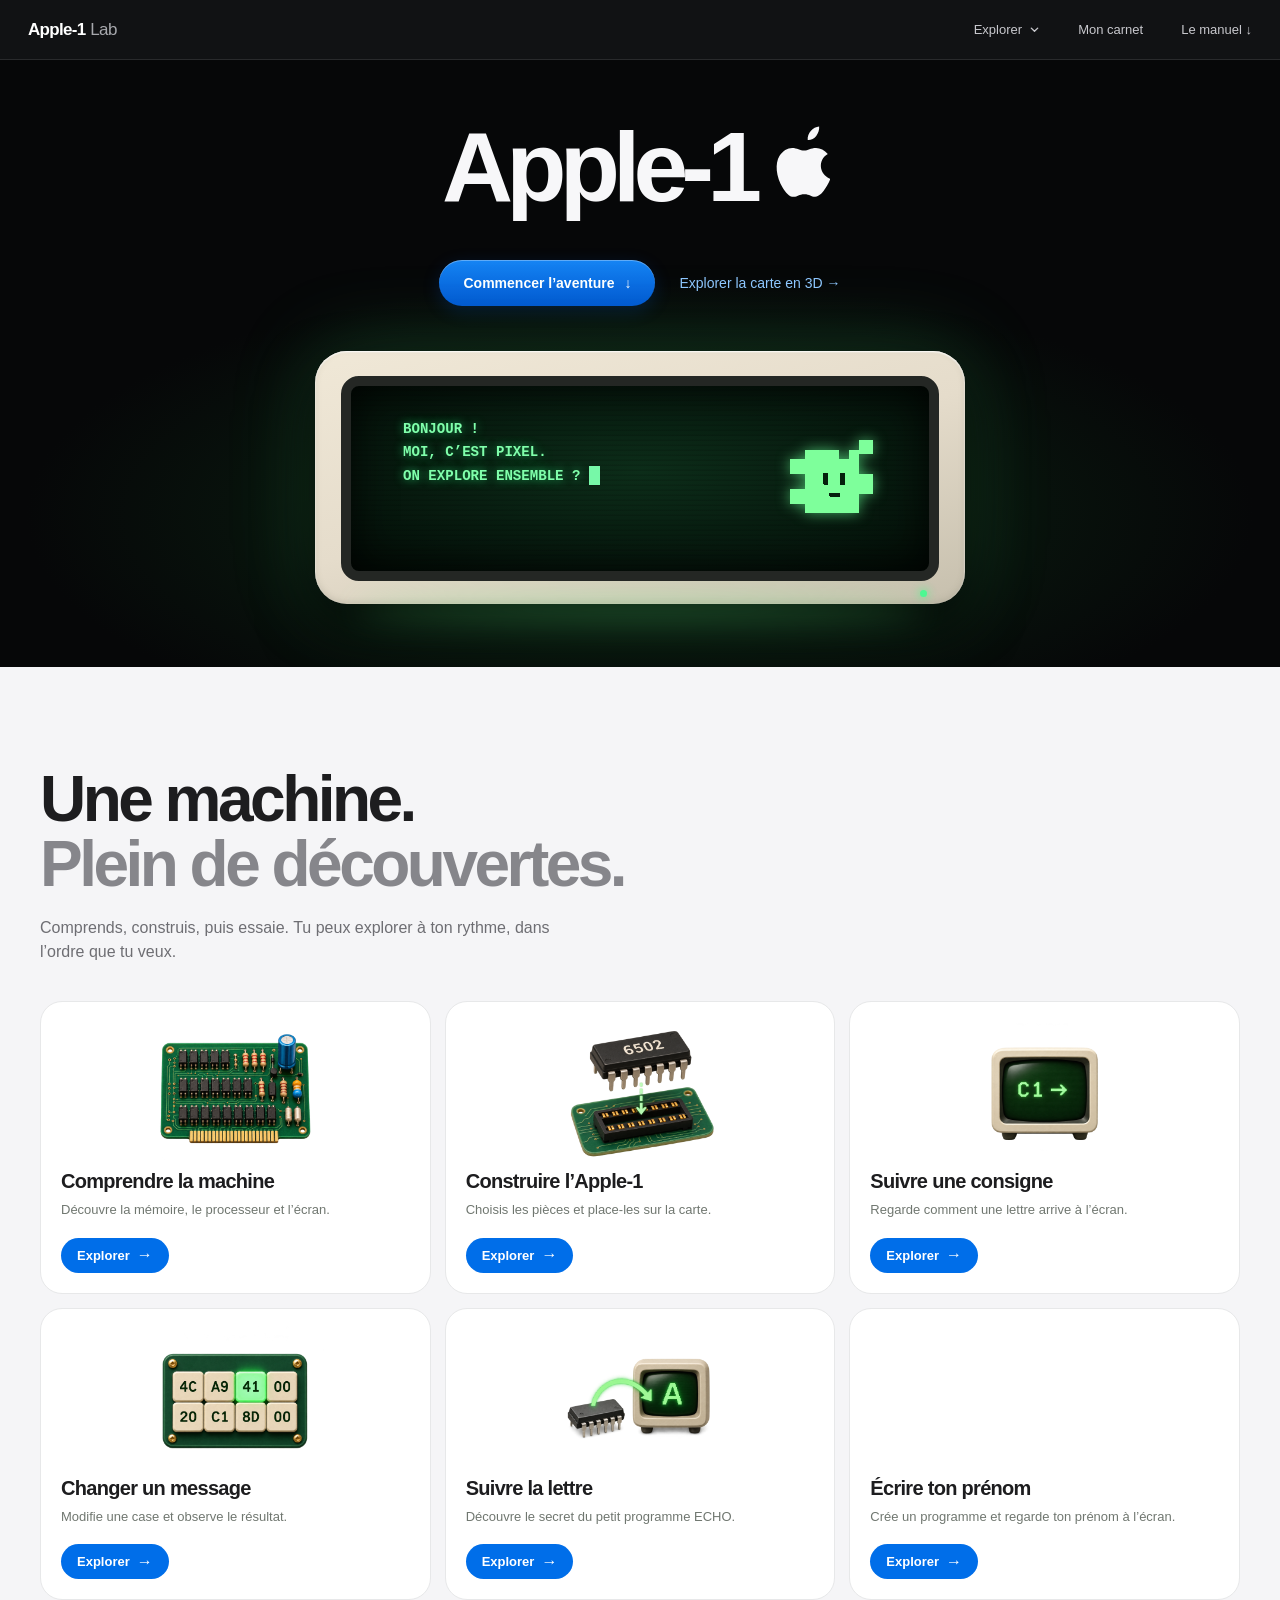
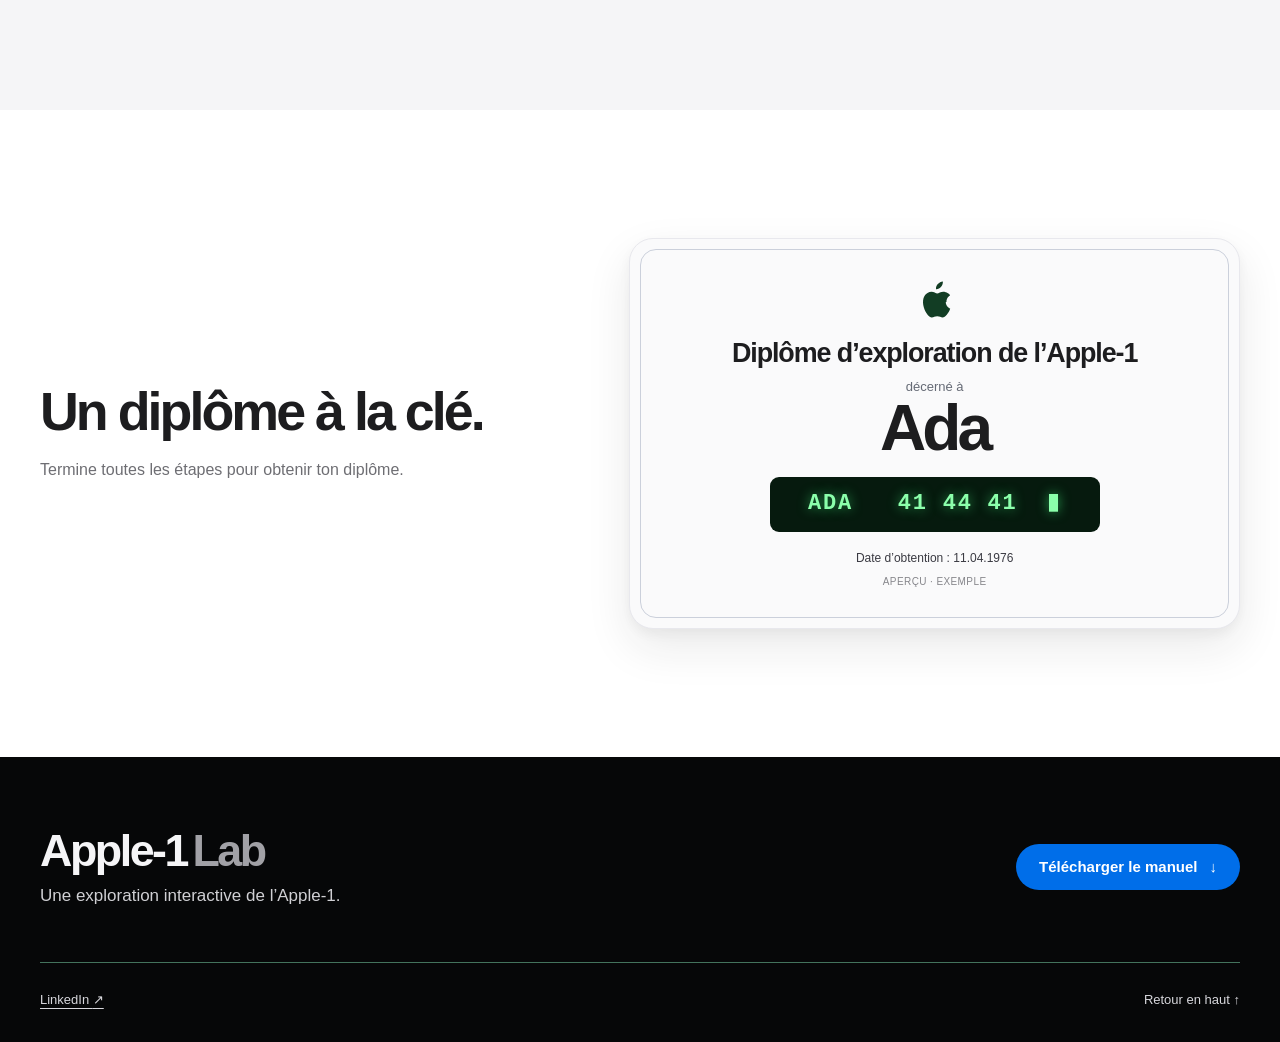
==== commit 20279fc3: "Update Site source" ====
--- a/index.html
+++ b/index.html
@@ -1,3 +1,21 @@
 <!doctype html>
-<html lang="fr"><head><meta charset="utf-8"><meta name="viewport" content="width=device-width,initial-scale=1"><meta name="theme-color" content="#f5f5f7"><meta name="description" content="Explorez l'Apple-1 en 3D et découvrez le 6502 instruction par instruction."><title>La machine — Apple-1 Lab</title><link rel="preconnect" href="https://fonts.googleapis.com"><link rel="preconnect" href="https://fonts.gstatic.com" crossorigin><link href="https://fonts.googleapis.com/css2?family=DM+Mono:wght@400;500&family=DM+Sans:wght@400;500;600;700&family=Playfair+Display:wght@500;600&display=swap" rel="stylesheet"><link rel="stylesheet" href="style.css"><link rel="stylesheet" href="adventure.css?v=10"><link rel="stylesheet" href="pico.css?v=7"><link rel="stylesheet" href="pico3d.css?v=3"><link rel="stylesheet" href="journey.css?v=4"><link rel="stylesheet" href="guide.css"><link rel="stylesheet" href="assembly.css?v=2"><link rel="stylesheet" href="hack.css"><link rel="stylesheet" href="site-nav.css?v=1"><script src="site-nav.js?v=1" defer></script></head>
-<body><header class="topbar"><a class="brand" href="index.html" aria-label="Apple-1 Lab, accueil"><span>Apple-1<b>Lab</b></span></a><nav class="site-nav" aria-label="Navigation principale"><details class="site-menu"><summary>Explorer <svg viewBox="0 0 12 12" fill="none" aria-hidden="true"><path d="M2.5 4.5 6 8l3.5-3.5" stroke="currentColor" stroke-width="1.5" stroke-linecap="round" stroke-linejoin="round"/></svg></summary><div class="site-menu-panel"><div class="site-menu-grid"><div><span class="site-menu-label">Découvrir</span><a href="carte-3d.html">La carte en 3D</a><a href="carte.html">La carte des découvertes</a><a href="guide.html">Bien commencer</a></div><div><span class="site-menu-label">Les ateliers</span><a href="montage.html">Le montage</a><a href="laboratoire.html">Le laboratoire</a><a href="memoire.html">La mémoire</a><a href="enquete.html">L’enquête</a><a href="prenom.html">Ton prénom</a></div></div></div></details><a href="carnet.html">Mon carnet</a><a class="nav-manual" href="apple1-manual.pdf" download>Le manuel ↓</a></nav></header><main id="top" class="page-content"><section class="story-hero" aria-labelledby="story-title"><h1 id="story-title">Découvre<br>l’Apple‑1.</h1><div class="story-actions"><a href="carte.html">Commencer l’aventure <span aria-hidden="true">↓</span></a><a href="carte-3d.html">Explorer la carte en 3D →</a></div><div class="story-terminal" aria-label="Pico t’accueille dans un écran d’ordinateur ancien"><div class="intro-screen"><p class="terminal-text">BONJOUR !<br>MOI, C’EST PICO.<br>ON EXPLORE ENSEMBLE ? <span class="terminal-cursor" aria-hidden="true"></span></p><svg class="pixel-pico" viewBox="0 0 100 100" aria-hidden="true" shape-rendering="crispEdges"><path class="pixel-pico-body" d="M20 20H55V30H65V20H75V10H90V25H75V45H90V65H75V85H20V75H5V60H20V45H5V30H20Z"/><g class="pixel-pico-eyes"><rect x="39" y="44" width="5" height="12" rx="1"/><rect x="56" y="44" width="5" height="12" rx="1"/></g><rect class="pixel-pico-mouth" x="45" y="64" width="11" height="4" rx="1"/></svg></div><span class="terminal-led" aria-hidden="true"></span></div></section><section id="voyage" aria-label="Les étapes de ton aventure"></section></main><footer><div class="wrap footer-inner"><div><div class="brand footer-brand"><span>Apple-1 <b>Lab</b></span></div><p>Une exploration interactive de l’Apple-1.</p></div><div><a href="apple1-manual.pdf" download>TÉLÉCHARGER LE MANUEL ↓</a></div><a href="#top">RETOUR EN HAUT ↑</a></div></footer><script type="module" src="app.js?v=4"></script><script type="module" src="experience.js?v=13"></script></body></html>
+<html lang="fr"><head><meta charset="utf-8"><meta name="viewport" content="width=device-width,initial-scale=1"><meta name="theme-color" content="#f5f5f7"><meta name="description" content="Explorez l'Apple-1 en 3D et découvrez le 6502 instruction par instruction."><title>La machine — Apple-1 Lab</title><link rel="preconnect" href="https://fonts.googleapis.com"><link rel="preconnect" href="https://fonts.gstatic.com" crossorigin><link href="https://fonts.googleapis.com/css2?family=DM+Mono:wght@400;500&family=DM+Sans:wght@400;500;600;700&family=Playfair+Display:wght@500;600&display=swap" rel="stylesheet"><link rel="stylesheet" href="style.css"><link rel="stylesheet" href="adventure.css?v=10"><link rel="stylesheet" href="pico.css?v=7"><link rel="stylesheet" href="pico3d.css?v=3"><link rel="stylesheet" href="journey.css?v=4"><link rel="stylesheet" href="guide.css"><link rel="stylesheet" href="assembly.css?v=2"><link rel="stylesheet" href="hack.css"><link rel="stylesheet" href="site-nav.css?v=1"><link rel="stylesheet" href="home-finishing.css?v=1"><script src="site-nav.js?v=1" defer></script><link rel="stylesheet" href="diploma-teaser.css?v=1"></head>
+<body><header class="topbar"><a class="brand" href="index.html" aria-label="Apple-1 Lab, accueil"><span>Apple-1<b>Lab</b></span></a><nav class="site-nav" aria-label="Navigation principale"><details class="site-menu"><summary>Explorer <svg viewBox="0 0 12 12" fill="none" aria-hidden="true"><path d="M2.5 4.5 6 8l3.5-3.5" stroke="currentColor" stroke-width="1.5" stroke-linecap="round" stroke-linejoin="round"/></svg></summary><div class="site-menu-panel"><div class="site-menu-grid"><div><span class="site-menu-label">Découvrir</span><a href="carte-3d.html">La carte en 3D</a><a href="carte.html">La carte des découvertes</a><a href="guide.html">Bien commencer</a></div><div><span class="site-menu-label">Les ateliers</span><a href="montage.html">Le montage</a><a href="laboratoire.html">Le laboratoire</a><a href="memoire.html">La mémoire</a><a href="enquete.html">L’enquête</a><a href="prenom.html">Ton prénom</a></div></div></div></details><a href="carnet.html">Mon carnet</a><a class="nav-manual" href="apple1-manual.pdf" download>Le manuel ↓</a></nav></header><main id="top" class="page-content"><section class="story-hero" aria-labelledby="story-title"><h1 id="story-title"><span class="hero-title-line">Apple‑1<svg class="hero-apple" viewBox="3 0 18 22" aria-hidden="true" focusable="false"><path d="M15.7 3.75c.52-.67.88-1.6.78-2.53-.76.03-1.69.51-2.25 1.18-.5.59-.94 1.54-.82 2.45.85.07 1.74-.43 2.29-1.1ZM19.4 15.56c-.39.9-.59 1.3-1.1 2.09-.7 1.1-1.69 2.47-2.92 2.48-1.1.01-1.38-.71-2.87-.71-1.49.01-1.8.72-2.89.71-1.23 0-2.17-1.23-2.86-2.33-1.95-3.1-2.16-6.75-.96-8.67.85-1.36 2.18-2.16 3.44-2.16 1.3 0 2.12.72 3.21.72 1.06 0 1.7-.72 3.2-.72 1.12 0 2.3.61 3.16 1.64-2.78 1.53-2.33 5.53.59 6.62Z"/></svg></span></h1><div class="story-actions"><a href="carte.html">Commencer l’aventure <span aria-hidden="true">↓</span></a><a href="carte-3d.html">Explorer la carte en 3D →</a></div><div class="story-terminal" aria-label="Pixel t’accueille dans un écran d’ordinateur ancien"><div class="intro-screen"><p class="terminal-text">BONJOUR !<br>MOI, C’EST PIXEL.<br>ON EXPLORE ENSEMBLE ? <span class="terminal-cursor" aria-hidden="true"></span></p><svg class="pixel-pico" viewBox="0 0 100 100" aria-hidden="true" shape-rendering="crispEdges"><path class="pixel-pico-body" d="M20 20H55V30H65V20H75V10H90V25H75V45H90V65H75V85H20V75H5V60H20V45H5V30H20Z"/><g class="pixel-pico-eyes"><rect x="39" y="44" width="5" height="12" rx="1"/><rect x="56" y="44" width="5" height="12" rx="1"/></g><rect class="pixel-pico-mouth" x="45" y="64" width="11" height="4" rx="1"/></svg></div><span class="terminal-led" aria-hidden="true"></span></div></section><section id="voyage" aria-label="Les étapes de ton aventure"></section><section class="diploma-teaser" aria-labelledby="diploma-teaser-title">
+  <div class="diploma-teaser__inner">
+    <div class="diploma-teaser__copy">
+      <h2 id="diploma-teaser-title">Un diplôme à la clé.</h2>
+      <p>Termine toutes les étapes pour obtenir ton diplôme.</p>
+    </div>
+    <figure class="diploma-preview" aria-label="Exemple de diplôme décerné à Ada, daté du 11 avril 1976">
+      <div class="diploma-preview__inside">
+        <svg class="diploma-preview__apple" viewBox="0 0 24 29" fill="currentColor" aria-hidden="true"><path d="M16.8 4.9c.8-1 1.4-2.4 1.3-3.9-1.3.1-2.8.9-3.7 1.9-.8.9-1.5 2.3-1.3 3.7 1.4.1 2.8-.7 3.7-1.7ZM20.7 15.9c0-3.2 2.6-4.7 2.7-4.8-1.5-2.2-3.8-2.5-4.6-2.6-1.9-.2-3.8 1.2-4.8 1.2s-2.5-1.2-4.1-1.2c-2.1 0-4.1 1.2-5.2 3.1-2.2 3.8-.6 9.5 1.5 12.6 1 1.5 2.2 3.1 3.8 3 1.5-.1 2.1-.9 4-.9s2.4.9 4  .9c1.6 0 2.7-1.5 3.7-3 1.2-1.7 1.7-3.5 1.7-3.6-.1 0-3.2-1.2-3.2-4.7Z"/></svg>
+        <p class="diploma-preview__title">Diplôme d’exploration de l’Apple-1</p>
+        <p class="diploma-preview__recipient">décerné à</p>
+        <strong class="diploma-preview__name">Ada</strong>
+        <div class="diploma-preview__screen">ADA&nbsp;&nbsp; 41 44 41&nbsp; ▮</div>
+        <p class="diploma-preview__date">Date d’obtention : 11.04.1976</p>
+        <p class="diploma-preview__example">Aperçu · exemple</p>
+      </div>
+    </figure>
+  </div>
+</section></main><footer id="home-footer"><div class="home-footer-inner"><div class="home-footer-main"><div><div class="home-footer-title">Apple-1<span>Lab</span></div><p class="home-footer-tagline">Une exploration interactive de l’Apple-1.</p></div><a class="home-footer-download" href="apple1-manual.pdf" download>Télécharger le manuel <span aria-hidden="true">↓</span></a></div><div class="home-footer-bottom"><a href="https://www.linkedin.com/in/nicolas-hedoire-ai/">LinkedIn <span aria-hidden="true">↗</span></a><a href="#top">Retour en haut <span aria-hidden="true">↑</span></a></div></div></footer><script type="module" src="app.js?v=4"></script><script type="module" src="experience.js?v=14"></script></body></html>
--- a/home-finishing.css
+++ b/home-finishing.css
@@ -0,0 +1,18 @@
+/* Homepage title mark and footer. */
+.story-hero h1 .hero-title-line{white-space:nowrap}
+.story-hero h1 .hero-apple{width:.72em;height:.83em;margin-left:.12em;vertical-align:-.03em;fill:currentColor}
+#home-footer{background:#060708;color:#f5f5f7;padding:70px 0 32px}
+#home-footer .home-footer-inner{width:min(1380px,calc(100% - 80px));margin:auto}
+#home-footer .home-footer-main{display:flex;align-items:center;justify-content:space-between;gap:36px;padding-bottom:54px}
+#home-footer .home-footer-title{font-size:clamp(30px,3.5vw,50px);font-weight:700;letter-spacing:-.055em;line-height:1.05;color:#f5f5f7}
+#home-footer .home-footer-title span{color:#a1a1a6;margin-left:.12em}
+#home-footer .home-footer-tagline{margin:9px 0 0;color:#d0d0d4;font-size:clamp(14px,1.4vw,17px);line-height:1.5}
+#home-footer .home-footer-download{display:inline-flex;align-items:center;justify-content:center;gap:12px;flex-shrink:0;padding:14px 23px;border-radius:999px;background:#006ee9;color:#fff;font-size:15px;line-height:1.2;font-weight:650;text-align:center;transition:background .2s ease}
+#home-footer .home-footer-download:hover{background:#1683ed}
+#home-footer .home-footer-bottom{display:flex;align-items:center;justify-content:space-between;gap:20px;border-top:1px solid #43735c;padding-top:27px}
+#home-footer .home-footer-bottom a{color:#d7d7dc;font-size:13px;line-height:1.5}
+#home-footer .home-footer-bottom a:hover{color:#fff}
+#home-footer .home-footer-bottom a:first-child{text-decoration:underline;text-underline-offset:4px}
+#home-footer a:focus-visible{outline:2px solid #a6d4ff;outline-offset:5px}
+@media(max-width:700px){#home-footer{padding:50px 0 27px}#home-footer .home-footer-inner{width:calc(100% - 32px)}#home-footer .home-footer-main{align-items:flex-start;flex-direction:column;gap:25px;padding-bottom:35px}#home-footer .home-footer-download{font-size:14px}#home-footer .home-footer-bottom{padding-top:22px}}
+@media(prefers-reduced-motion:reduce){#home-footer .home-footer-download{transition:none}}
--- a/diploma-teaser.css
+++ b/diploma-teaser.css
@@ -0,0 +1,16 @@
+/* A preview only: obtaining a diploma requires completing the whole journey. */
+.diploma-teaser{background:#fff;color:#1d1d1f;padding:clamp(90px,10vw,150px) 0}
+.diploma-teaser__inner{width:min(1280px,calc(100% - 80px));margin:0 auto;display:grid;grid-template-columns:minmax(0,.9fr) minmax(0,1.1fr);gap:clamp(55px,7vw,115px);align-items:center}
+.diploma-teaser__copy h2{font-size:clamp(36px,4.2vw,60px);line-height:1.04;letter-spacing:-.055em;margin:0 0 18px;font-weight:700}
+.diploma-teaser__copy p{color:#6e6e73;line-height:1.55;font-size:16px;margin:0;max-width:450px}
+.diploma-preview{margin:0;position:relative;background:#fafafb;border:1px solid #e8e8ed;border-radius:24px;padding:10px;box-shadow:0 18px 45px #1d1d1f18,0 5px 12px #1d1d1f0b;text-align:center}
+.diploma-preview__inside{min-height:320px;border:1px solid #cbd0db;border-radius:16px;padding:30px 28px;display:flex;flex-direction:column;align-items:center;justify-content:center}
+.diploma-preview__apple{width:33px;height:40px;display:block;color:#123d24;margin-bottom:18px}
+.diploma-preview__title{font-size:clamp(18px,2.1vw,27px);letter-spacing:-.04em;line-height:1.15;margin:0;font-weight:700}
+.diploma-preview__recipient{color:#656a75;font-size:13px;margin:10px 0 0}
+.diploma-preview__name{display:block;font-size:clamp(42px,5vw,66px);letter-spacing:-.06em;line-height:1;margin:2px 0 17px;font-weight:700}
+.diploma-preview__screen{background:#061a0e;border-radius:9px;color:#8bffab;text-shadow:0 0 12px #40ef7c99;font:600 clamp(15px,1.8vw,22px)/1.2 ui-monospace,SFMono-Regular,monospace;letter-spacing:.08em;width:min(100%,330px);padding:14px 20px;white-space:nowrap}
+.diploma-preview__date{font-size:12px;line-height:1.5;margin:17px 0 0;color:#3a3a42}
+.diploma-preview__example{font-size:10px;letter-spacing:.04em;text-transform:uppercase;color:#86868b;margin:9px 0 0}
+@media(max-width:850px){.diploma-teaser{padding:85px 0}.diploma-teaser__inner{grid-template-columns:1fr;gap:36px}.diploma-teaser__copy h2{font-size:clamp(36px,6vw,48px)}.diploma-preview{max-width:650px;width:100%;margin:0 auto}}
+@media(max-width:520px){.diploma-teaser{padding:70px 0}.diploma-teaser__inner{width:calc(100% - 28px);gap:30px}.diploma-teaser__copy p{font-size:15px}.diploma-preview__inside{min-height:280px;padding:24px 15px}.diploma-preview__title{font-size:20px}.diploma-preview__screen{font-size:15px;letter-spacing:.04em;padding:13px 8px}.diploma-preview__name{font-size:52px}}
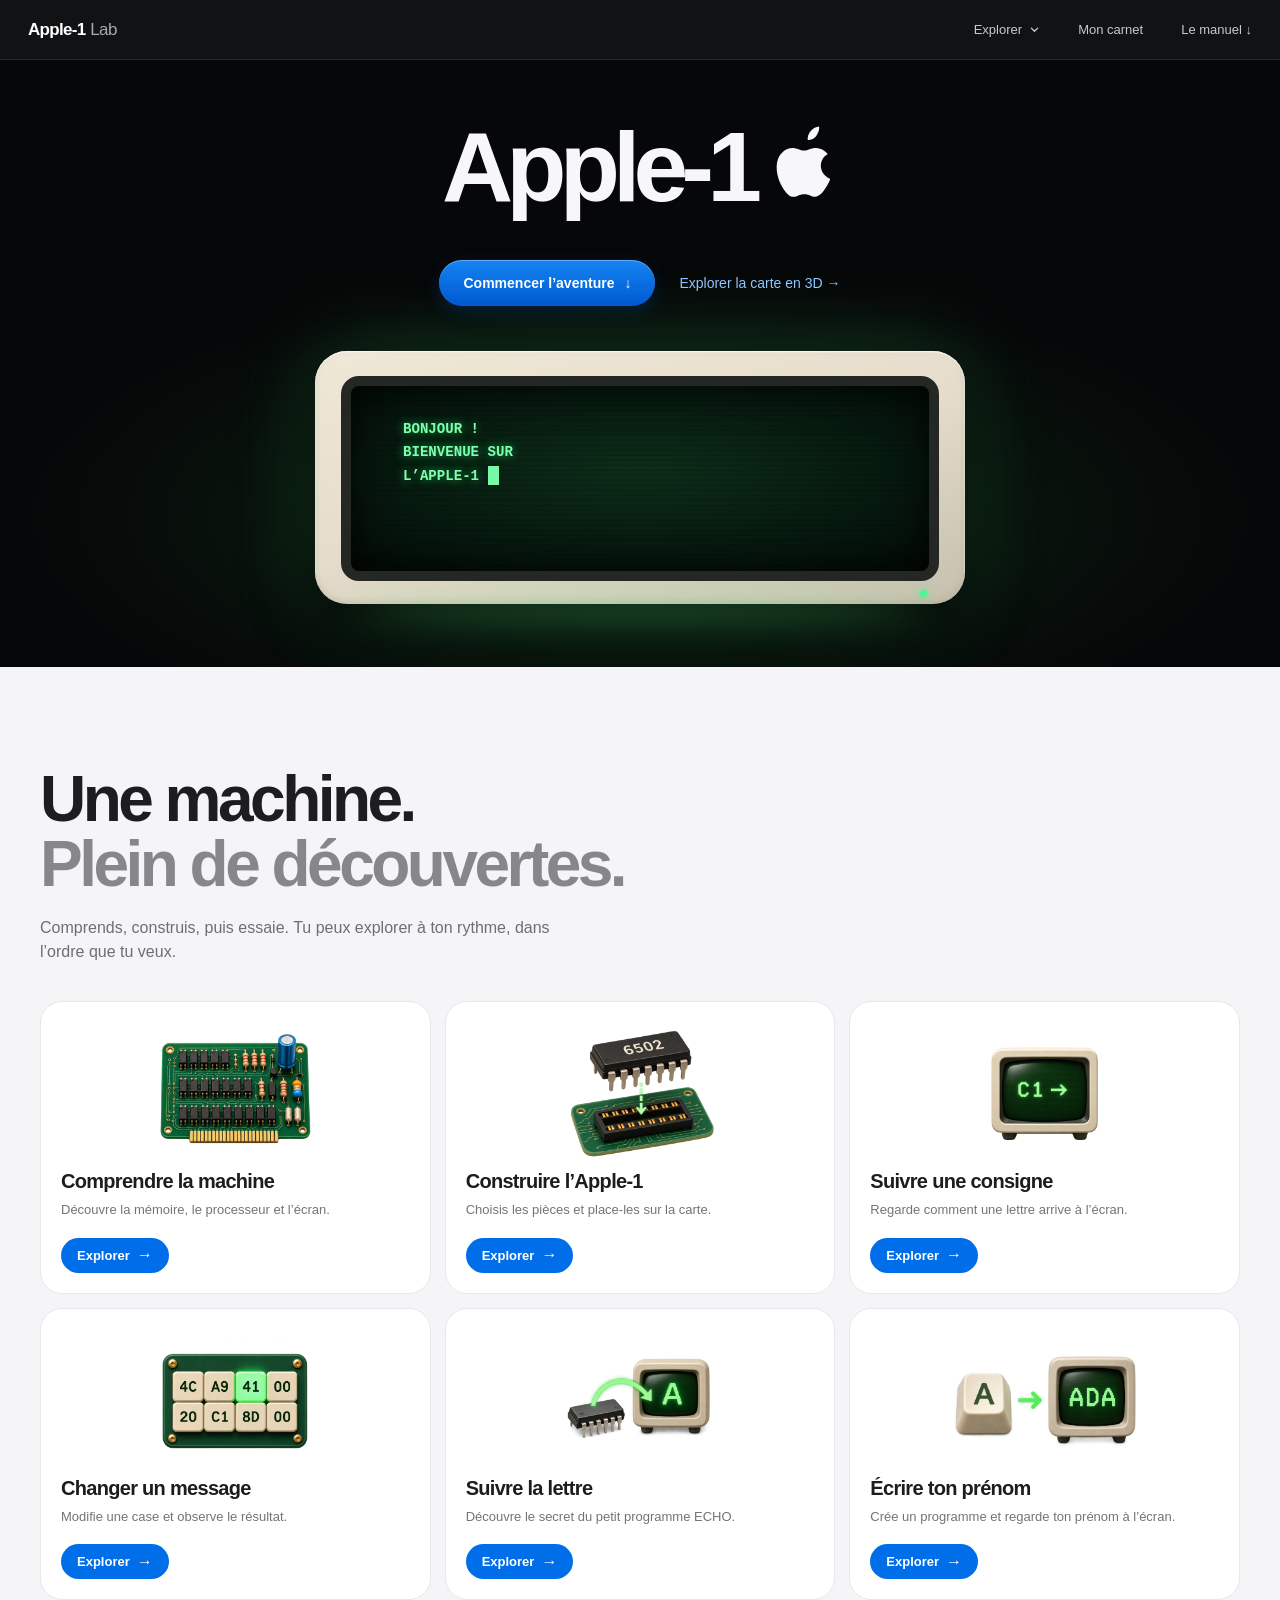
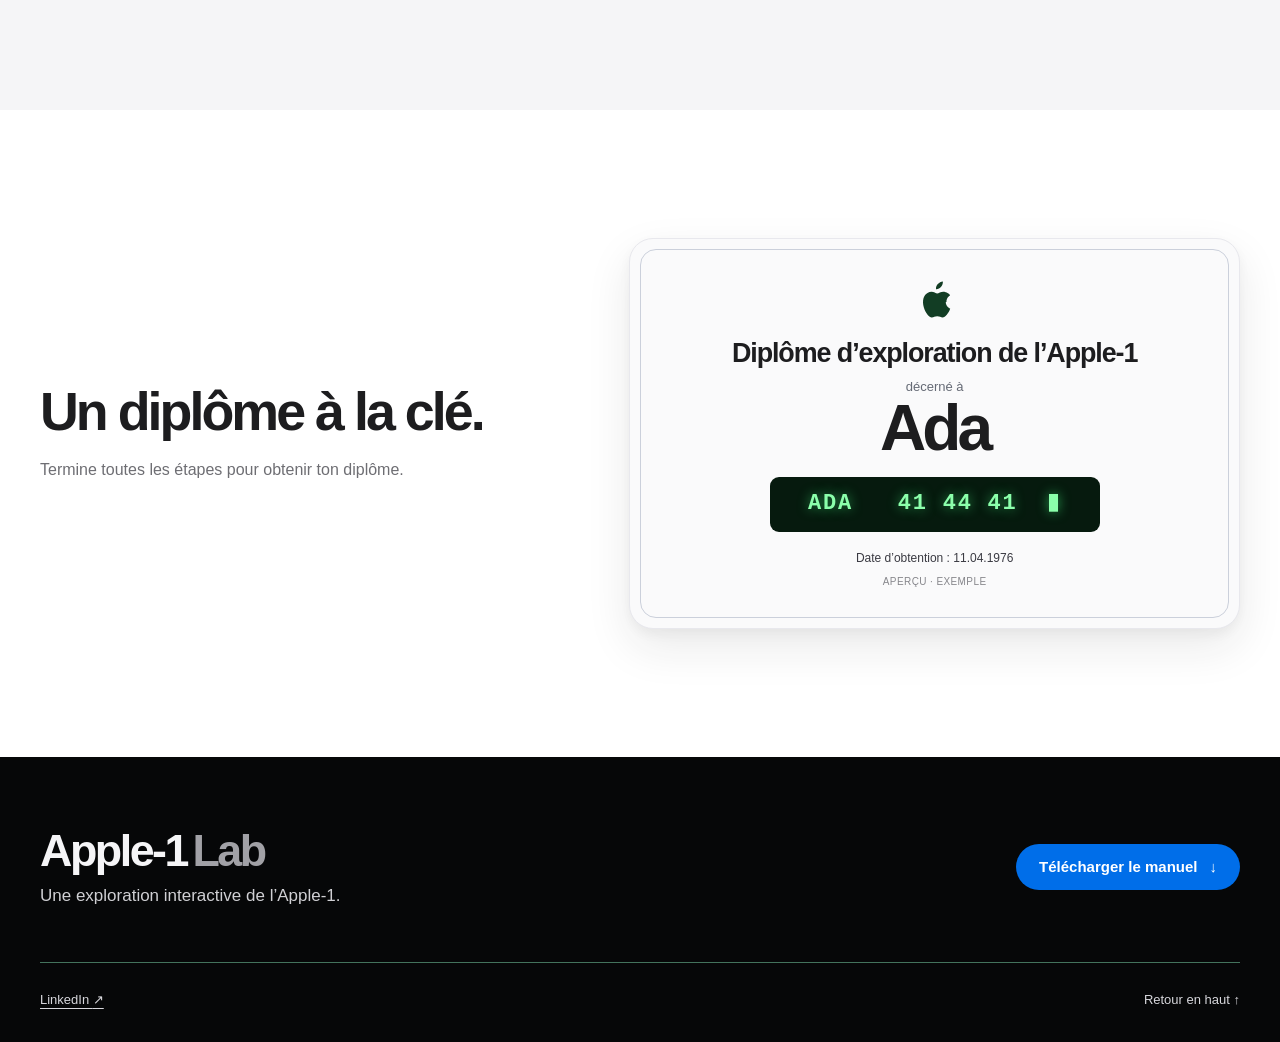
==== commit af9aa247: "Update Site source" ====
--- a/index.html
+++ b/index.html
@@ -1,6 +1,6 @@
 <!doctype html>
 <html lang="fr"><head><meta charset="utf-8"><meta name="viewport" content="width=device-width,initial-scale=1"><meta name="theme-color" content="#f5f5f7"><meta name="description" content="Explorez l'Apple-1 en 3D et découvrez le 6502 instruction par instruction."><title>La machine — Apple-1 Lab</title><link rel="preconnect" href="https://fonts.googleapis.com"><link rel="preconnect" href="https://fonts.gstatic.com" crossorigin><link href="https://fonts.googleapis.com/css2?family=DM+Mono:wght@400;500&family=DM+Sans:wght@400;500;600;700&family=Playfair+Display:wght@500;600&display=swap" rel="stylesheet"><link rel="stylesheet" href="style.css"><link rel="stylesheet" href="adventure.css?v=10"><link rel="stylesheet" href="pico.css?v=7"><link rel="stylesheet" href="pico3d.css?v=3"><link rel="stylesheet" href="journey.css?v=4"><link rel="stylesheet" href="guide.css"><link rel="stylesheet" href="assembly.css?v=2"><link rel="stylesheet" href="hack.css"><link rel="stylesheet" href="site-nav.css?v=1"><link rel="stylesheet" href="home-finishing.css?v=1"><script src="site-nav.js?v=1" defer></script><link rel="stylesheet" href="diploma-teaser.css?v=1"></head>
-<body><header class="topbar"><a class="brand" href="index.html" aria-label="Apple-1 Lab, accueil"><span>Apple-1<b>Lab</b></span></a><nav class="site-nav" aria-label="Navigation principale"><details class="site-menu"><summary>Explorer <svg viewBox="0 0 12 12" fill="none" aria-hidden="true"><path d="M2.5 4.5 6 8l3.5-3.5" stroke="currentColor" stroke-width="1.5" stroke-linecap="round" stroke-linejoin="round"/></svg></summary><div class="site-menu-panel"><div class="site-menu-grid"><div><span class="site-menu-label">Découvrir</span><a href="carte-3d.html">La carte en 3D</a><a href="carte.html">La carte des découvertes</a><a href="guide.html">Bien commencer</a></div><div><span class="site-menu-label">Les ateliers</span><a href="montage.html">Le montage</a><a href="laboratoire.html">Le laboratoire</a><a href="memoire.html">La mémoire</a><a href="enquete.html">L’enquête</a><a href="prenom.html">Ton prénom</a></div></div></div></details><a href="carnet.html">Mon carnet</a><a class="nav-manual" href="apple1-manual.pdf" download>Le manuel ↓</a></nav></header><main id="top" class="page-content"><section class="story-hero" aria-labelledby="story-title"><h1 id="story-title"><span class="hero-title-line">Apple‑1<svg class="hero-apple" viewBox="3 0 18 22" aria-hidden="true" focusable="false"><path d="M15.7 3.75c.52-.67.88-1.6.78-2.53-.76.03-1.69.51-2.25 1.18-.5.59-.94 1.54-.82 2.45.85.07 1.74-.43 2.29-1.1ZM19.4 15.56c-.39.9-.59 1.3-1.1 2.09-.7 1.1-1.69 2.47-2.92 2.48-1.1.01-1.38-.71-2.87-.71-1.49.01-1.8.72-2.89.71-1.23 0-2.17-1.23-2.86-2.33-1.95-3.1-2.16-6.75-.96-8.67.85-1.36 2.18-2.16 3.44-2.16 1.3 0 2.12.72 3.21.72 1.06 0 1.7-.72 3.2-.72 1.12 0 2.3.61 3.16 1.64-2.78 1.53-2.33 5.53.59 6.62Z"/></svg></span></h1><div class="story-actions"><a href="carte.html">Commencer l’aventure <span aria-hidden="true">↓</span></a><a href="carte-3d.html">Explorer la carte en 3D →</a></div><div class="story-terminal" aria-label="Pixel t’accueille dans un écran d’ordinateur ancien"><div class="intro-screen"><p class="terminal-text">BONJOUR !<br>MOI, C’EST PIXEL.<br>ON EXPLORE ENSEMBLE ? <span class="terminal-cursor" aria-hidden="true"></span></p><svg class="pixel-pico" viewBox="0 0 100 100" aria-hidden="true" shape-rendering="crispEdges"><path class="pixel-pico-body" d="M20 20H55V30H65V20H75V10H90V25H75V45H90V65H75V85H20V75H5V60H20V45H5V30H20Z"/><g class="pixel-pico-eyes"><rect x="39" y="44" width="5" height="12" rx="1"/><rect x="56" y="44" width="5" height="12" rx="1"/></g><rect class="pixel-pico-mouth" x="45" y="64" width="11" height="4" rx="1"/></svg></div><span class="terminal-led" aria-hidden="true"></span></div></section><section id="voyage" aria-label="Les étapes de ton aventure"></section><section class="diploma-teaser" aria-labelledby="diploma-teaser-title">
+<body><header class="topbar"><a class="brand" href="index.html" aria-label="Apple-1 Lab, accueil"><span>Apple-1<b>Lab</b></span></a><nav class="site-nav" aria-label="Navigation principale"><details class="site-menu"><summary>Explorer <svg viewBox="0 0 12 12" fill="none" aria-hidden="true"><path d="M2.5 4.5 6 8l3.5-3.5" stroke="currentColor" stroke-width="1.5" stroke-linecap="round" stroke-linejoin="round"/></svg></summary><div class="site-menu-panel"><div class="site-menu-grid"><div><span class="site-menu-label">Découvrir</span><a href="carte-3d.html">La carte en 3D</a><a href="carte.html">La carte des découvertes</a><a href="guide.html">Bien commencer</a></div><div><span class="site-menu-label">Les ateliers</span><a href="montage.html">Le montage</a><a href="laboratoire.html">Le laboratoire</a><a href="memoire.html">La mémoire</a><a href="enquete.html">L’enquête</a><a href="prenom.html">Ton prénom</a></div></div></div></details><a href="carnet.html">Mon carnet</a><a class="nav-manual" href="apple1-manual.pdf" download>Le manuel ↓</a></nav></header><main id="top" class="page-content"><section class="story-hero" aria-labelledby="story-title"><h1 id="story-title"><span class="hero-title-line">Apple‑1<svg class="hero-apple" viewBox="3 0 18 22" aria-hidden="true" focusable="false"><path d="M15.7 3.75c.52-.67.88-1.6.78-2.53-.76.03-1.69.51-2.25 1.18-.5.59-.94 1.54-.82 2.45.85.07 1.74-.43 2.29-1.1ZM19.4 15.56c-.39.9-.59 1.3-1.1 2.09-.7 1.1-1.69 2.47-2.92 2.48-1.1.01-1.38-.71-2.87-.71-1.49.01-1.8.72-2.89.71-1.23 0-2.17-1.23-2.86-2.33-1.95-3.1-2.16-6.75-.96-8.67.85-1.36 2.18-2.16 3.44-2.16 1.3 0 2.12.72 3.21.72 1.06 0 1.7-.72 3.2-.72 1.12 0 2.3.61 3.16 1.64-2.78 1.53-2.33 5.53.59 6.62Z"/></svg></span></h1><div class="story-actions"><a href="carte.html">Commencer l’aventure <span aria-hidden="true">↓</span></a><a href="carte-3d.html">Explorer la carte en 3D →</a></div><div class="story-terminal" aria-label="Écran d’ordinateur ancien"><div class="intro-screen"><p class="terminal-text">BONJOUR !<br>BIENVENUE SUR<br>L’APPLE-1 <span class="terminal-cursor" aria-hidden="true"></span></p></div><span class="terminal-led" aria-hidden="true"></span></div></section><section id="voyage" aria-label="Les étapes de ton aventure"></section><section class="diploma-teaser" aria-labelledby="diploma-teaser-title">
   <div class="diploma-teaser__inner">
     <div class="diploma-teaser__copy">
       <h2 id="diploma-teaser-title">Un diplôme à la clé.</h2>
@@ -18,4 +18,4 @@
       </div>
     </figure>
   </div>
-</section></main><footer id="home-footer"><div class="home-footer-inner"><div class="home-footer-main"><div><div class="home-footer-title">Apple-1<span>Lab</span></div><p class="home-footer-tagline">Une exploration interactive de l’Apple-1.</p></div><a class="home-footer-download" href="apple1-manual.pdf" download>Télécharger le manuel <span aria-hidden="true">↓</span></a></div><div class="home-footer-bottom"><a href="https://www.linkedin.com/in/nicolas-hedoire-ai/">LinkedIn <span aria-hidden="true">↗</span></a><a href="#top">Retour en haut <span aria-hidden="true">↑</span></a></div></div></footer><script type="module" src="app.js?v=4"></script><script type="module" src="experience.js?v=14"></script></body></html>
+</section></main><footer id="home-footer"><div class="home-footer-inner"><div class="home-footer-main"><div><div class="home-footer-title">Apple-1<span>Lab</span></div><p class="home-footer-tagline">Une exploration interactive de l’Apple-1.</p></div><a class="home-footer-download" href="apple1-manual.pdf" download>Télécharger le manuel <span aria-hidden="true">↓</span></a></div><div class="home-footer-bottom"><a href="https://www.linkedin.com/in/nicolas-hedoire-ai/">LinkedIn <span aria-hidden="true">↗</span></a><a href="#top">Retour en haut <span aria-hidden="true">↑</span></a></div></div></footer><script type="module" src="app.js?v=4"></script><script type="module" src="experience.js?v=16"></script></body></html>
